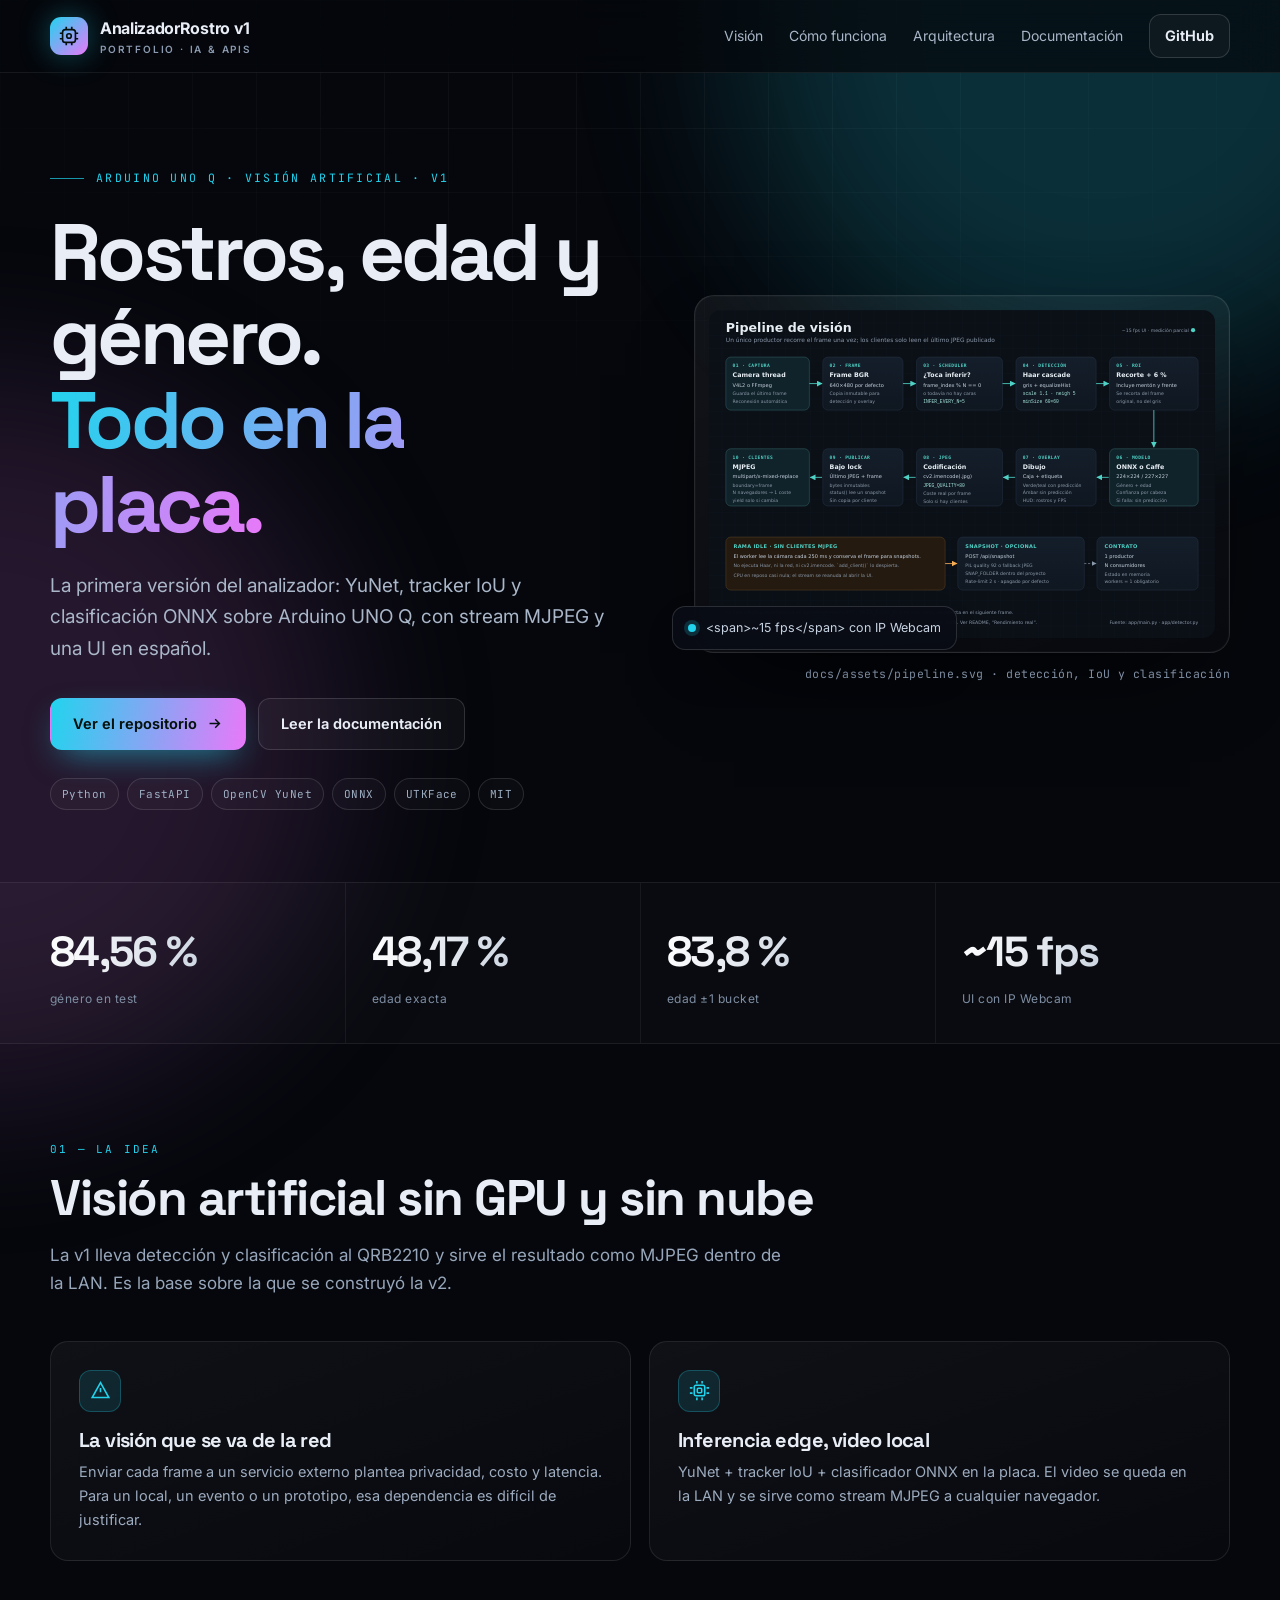
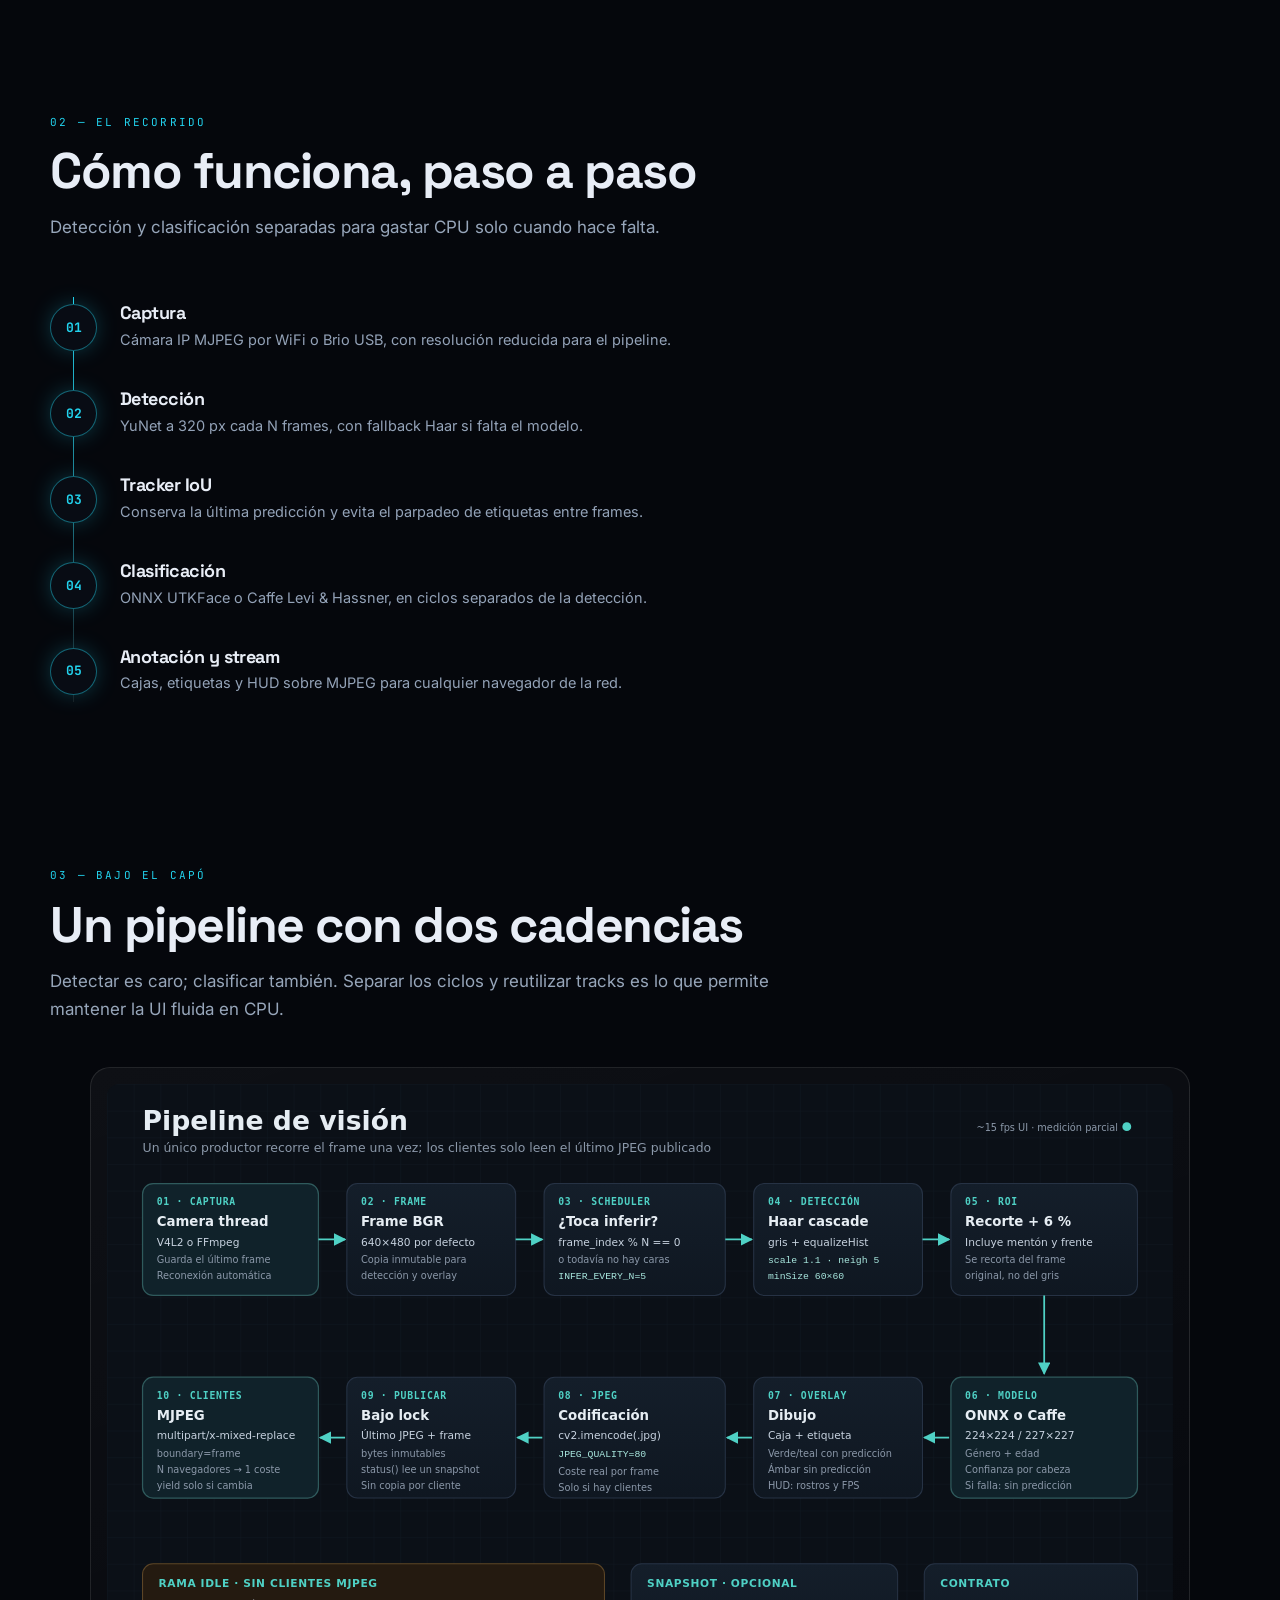
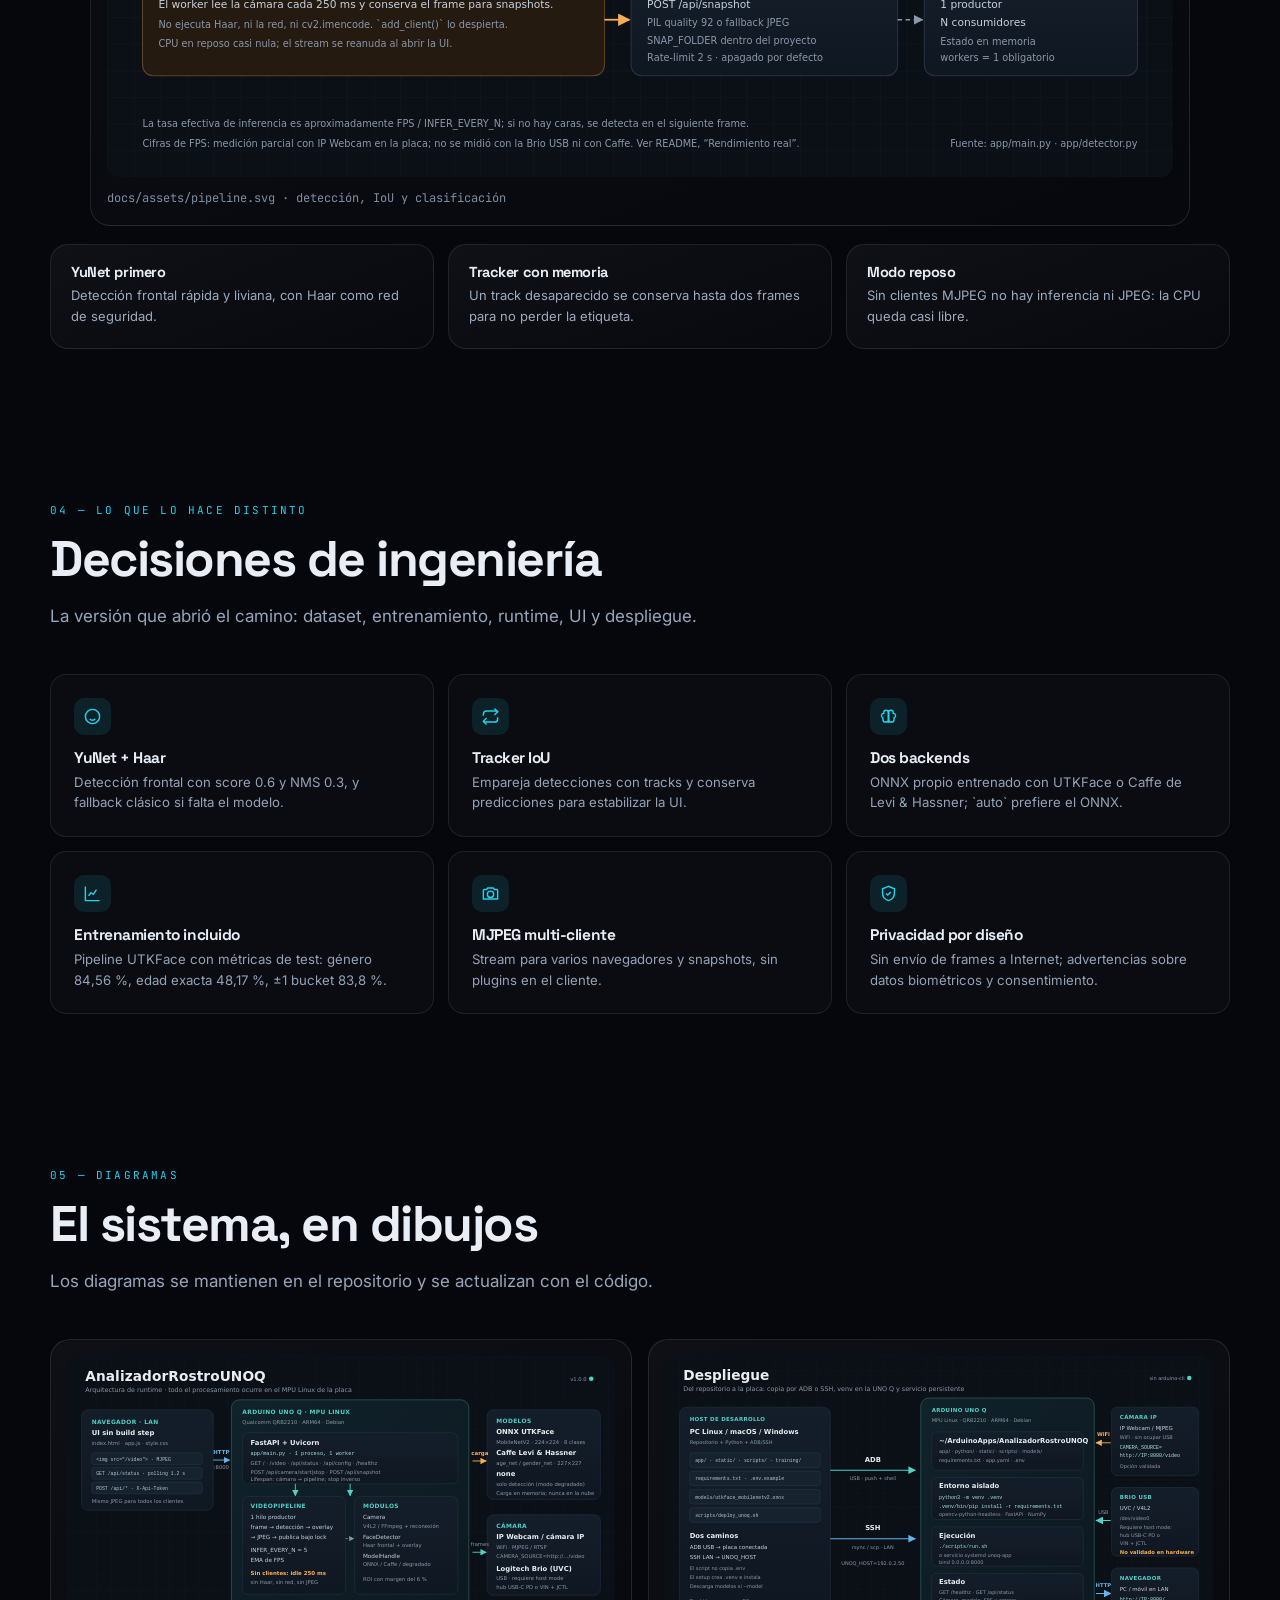
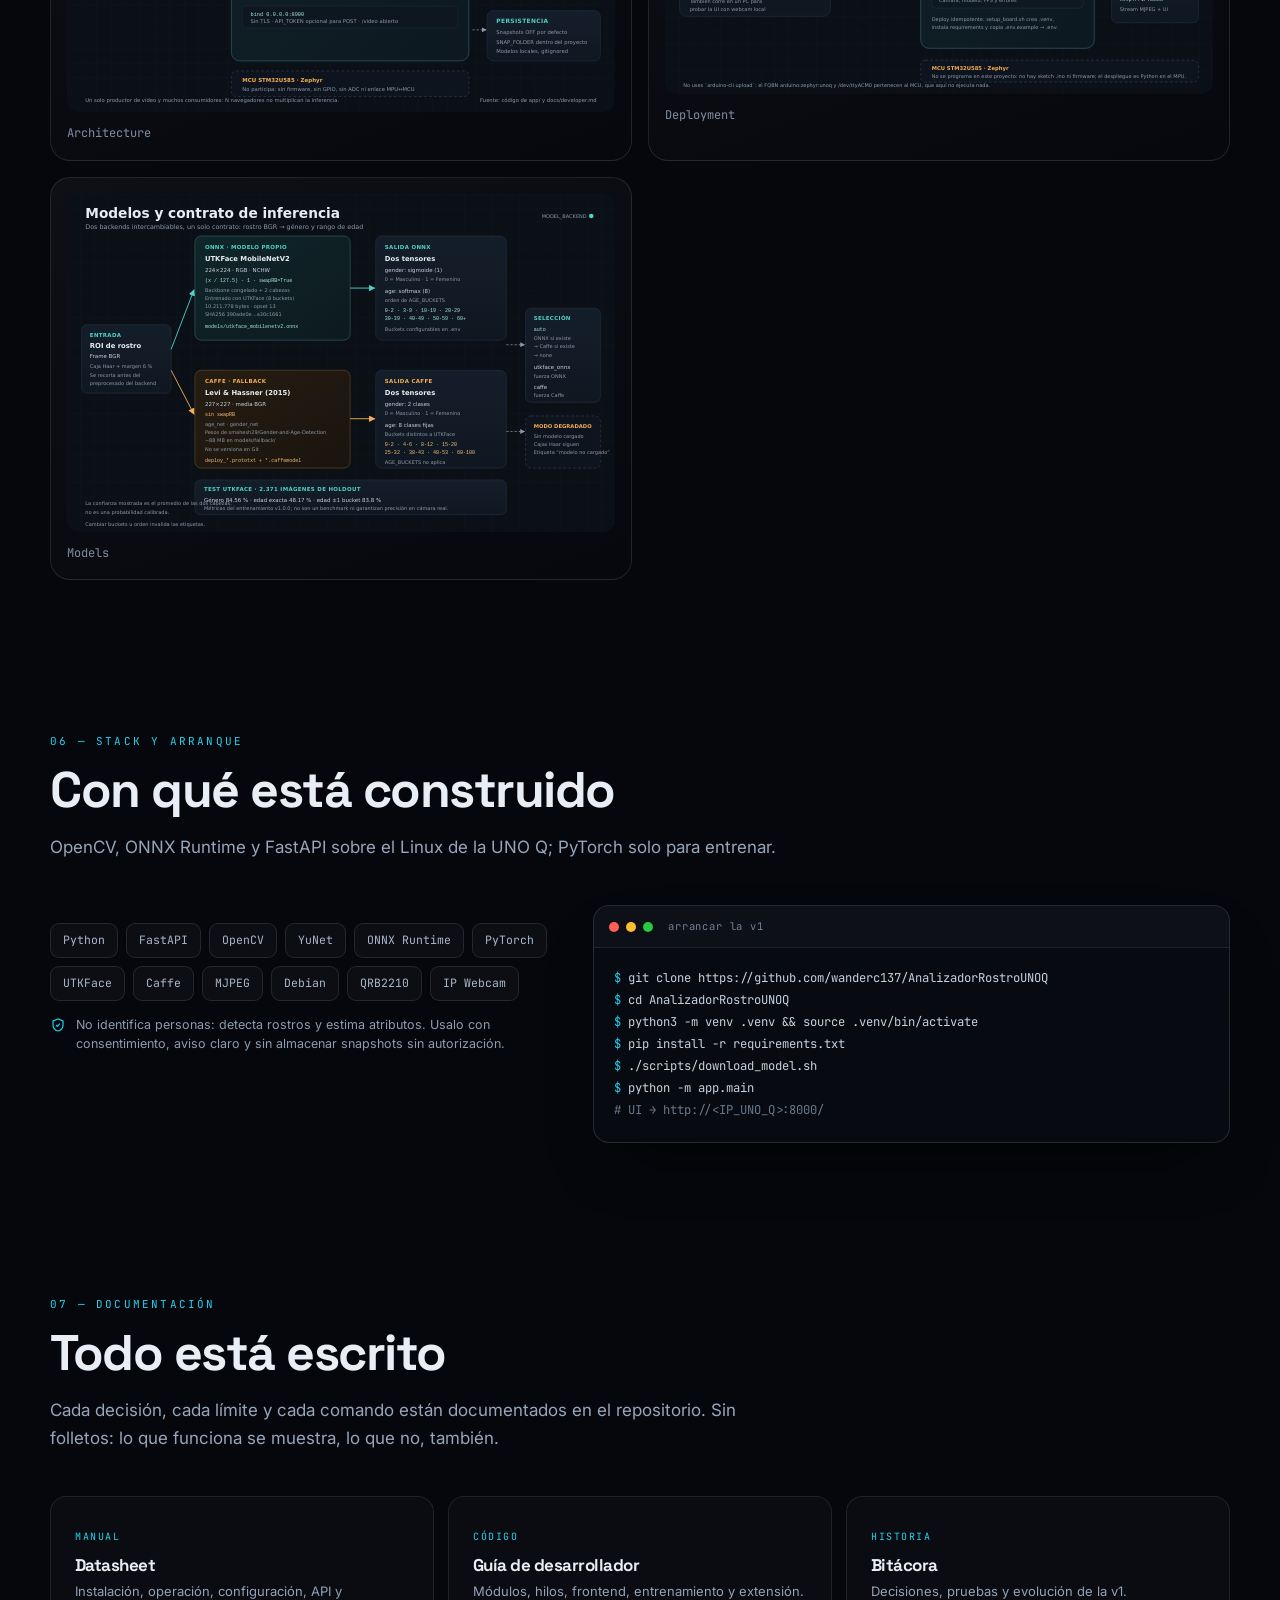
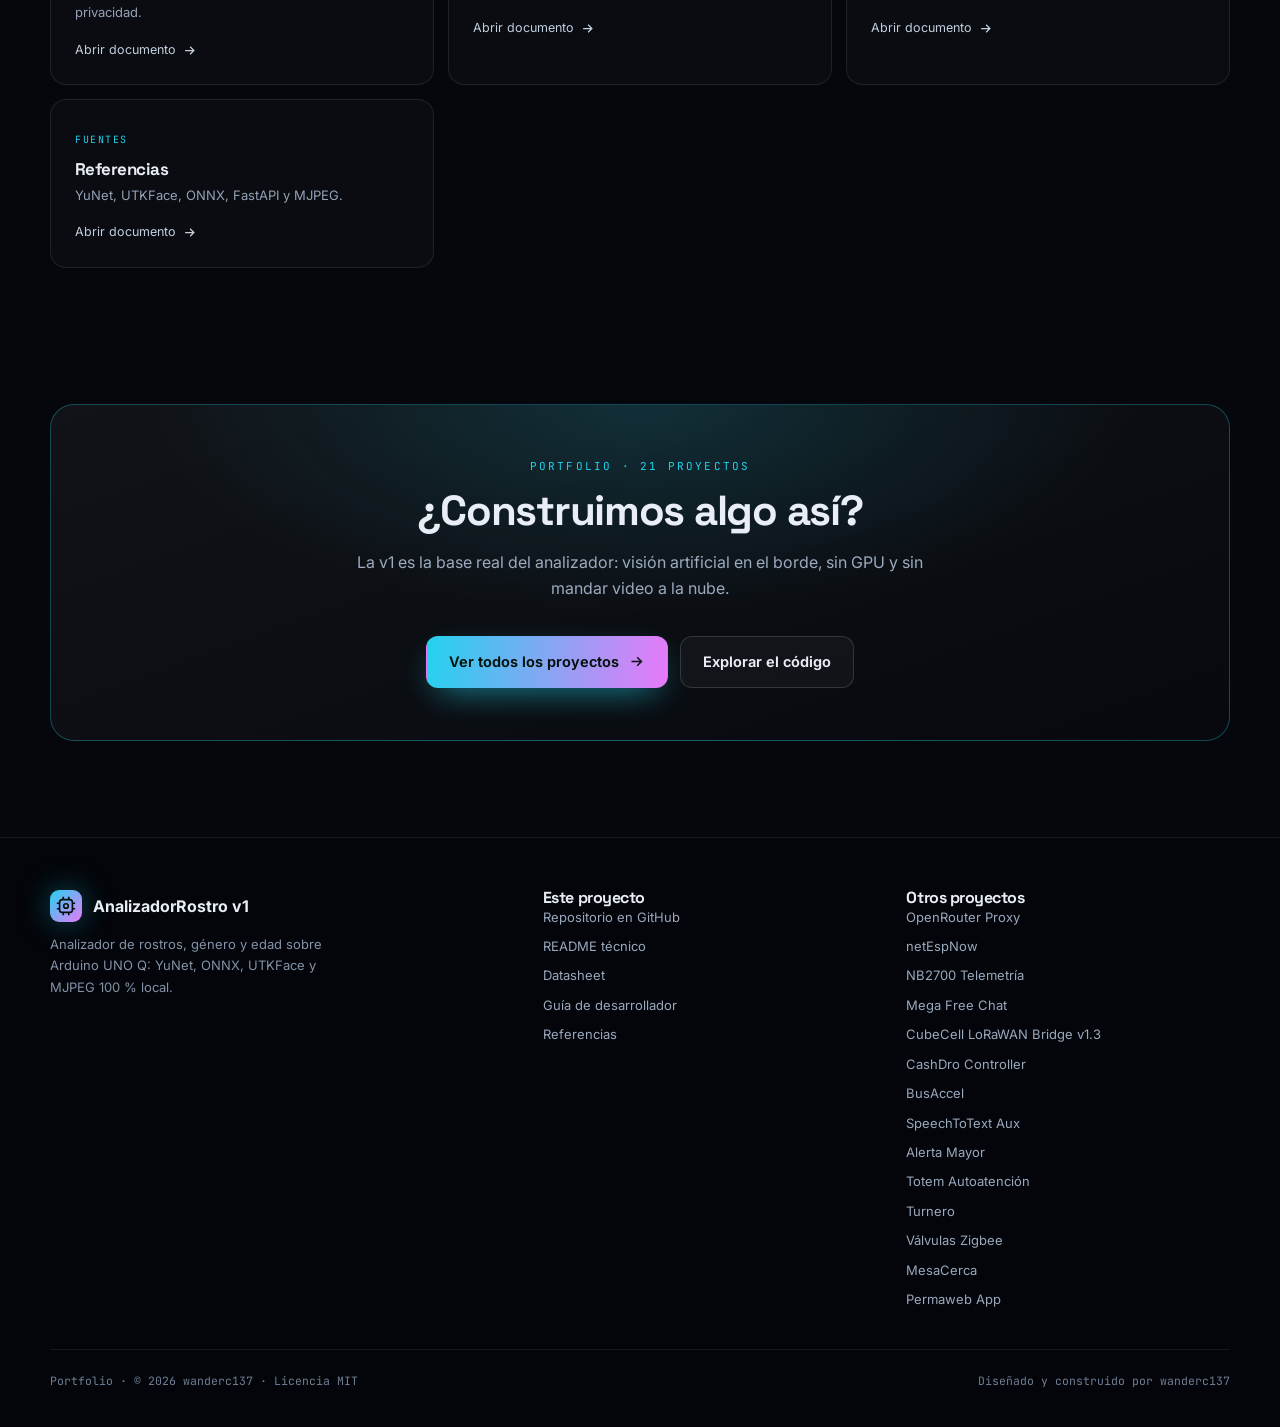
==== docs/index.html @ eb4691f1 "docs: guía completa, sitio de presentación y licencia MIT" ====
<!doctype html>
<html lang="es">
<head>
<meta charset="utf-8">
<meta name="viewport" content="width=device-width, initial-scale=1">
<title>Rostros, edad y género. Todo en la placa. · AnalizadorRostro v1</title>
<meta name="description" content="Analizador de rostros, edad y género sobre Arduino UNO Q v1: YuNet, tracker IoU, ONNX UTKFace, stream MJPEG y UI local en español.">
<meta name="author" content="wanderc137">
<meta property="og:type" content="website">
<meta property="og:title" content="Rostros, edad y género. Todo en la placa. · AnalizadorRostro v1">
<meta property="og:description" content="Analizador de rostros, edad y género sobre Arduino UNO Q v1: YuNet, tracker IoU, ONNX UTKFace, stream MJPEG y UI local en español.">
<meta property="og:url" content="https://wanderc137.github.io/AnalizadorRostroUNOQ/">
<meta property="og:image" content="https://wanderc137.github.io/AnalizadorRostroUNOQ/assets/og.png">
<meta name="twitter:card" content="summary_large_image">
<meta name="twitter:title" content="Rostros, edad y género. Todo en la placa. · AnalizadorRostro v1">
<meta name="twitter:description" content="Analizador de rostros, edad y género sobre Arduino UNO Q v1: YuNet, tracker IoU, ONNX UTKFace, stream MJPEG y UI local en español.">
<meta name="twitter:image" content="https://wanderc137.github.io/AnalizadorRostroUNOQ/assets/og.png">
<link rel="icon" href="data:image/svg+xml,<svg xmlns='http://www.w3.org/2000/svg' viewBox='0 0 100 100'><rect width='100' height='100' rx='22' fill='%2305070c'/><rect x='22' y='22' width='56' height='56' rx='12' fill='none' stroke='%2322D3EE' stroke-width='7'/><circle cx='50' cy='50' r='9' fill='%2322D3EE'/></svg>">
<link rel="preconnect" href="https://fonts.googleapis.com">
<link rel="preconnect" href="https://fonts.gstatic.com" crossorigin>
<link href="https://fonts.googleapis.com/css2?family=Inter:wght@400;500;600;700&family=JetBrains+Mono:wght@400;500;600&family=Space+Grotesk:wght@500;600;700&display=swap" rel="stylesheet">
<style>
*,*::before,*::after{box-sizing:border-box}
html{scroll-behavior:smooth;scrollbar-width:none}
::-webkit-scrollbar{width:0;height:0}
::-webkit-scrollbar-track{background:#05070c}
::-webkit-scrollbar-thumb{background:#2a3448;border-radius:999px;border:2px solid #05070c}
::-webkit-scrollbar-thumb:hover{background:#3a4a66}
body{
  margin:0;background:#05070c;color:#e8edf6;
  font-family:'Inter',system-ui,-apple-system,'Segoe UI',sans-serif;
  font-size:16px;line-height:1.65;-webkit-font-smoothing:antialiased;
  overflow-x:hidden;
}
::selection{background:var(--accent);color:#04110c}
a{color:inherit;text-decoration:none}
img{max-width:100%;display:block}
h1,h2,h3,h4{font-family:'Space Grotesk','Inter',sans-serif;line-height:1.05;letter-spacing:-.03em;margin:0}
p{margin:0}
.mono{font-family:'JetBrains Mono',ui-monospace,SFMono-Regular,Menlo,monospace}
.wrap{width:min(1180px,calc(100% - 48px));margin:0 auto}
.grid-overlay{
  position:fixed;inset:0;z-index:0;pointer-events:none;
  background-image:linear-gradient(rgba(255,255,255,.035) 1px,transparent 1px),linear-gradient(90deg,rgba(255,255,255,.035) 1px,transparent 1px);
  background-size:64px 64px;
  mask-image:radial-gradient(ellipse 80% 60% at 50% 0%,#000 30%,transparent 78%);
  -webkit-mask-image:radial-gradient(ellipse 80% 60% at 50% 0%,#000 30%,transparent 78%);
}
.glow{
  position:fixed;z-index:0;pointer-events:none;filter:blur(90px);opacity:.20;
  width:720px;height:720px;border-radius:50%;
}
.glow.one{top:-340px;right:-180px;background:var(--accent)}
.glow.two{top:380px;left:-380px;background:var(--accent2);opacity:.14}
.nav{
  position:sticky;top:0;z-index:50;
  backdrop-filter:blur(18px);-webkit-backdrop-filter:blur(18px);
  background:rgba(5,7,12,.72);border-bottom:1px solid rgba(255,255,255,.07);
}
.nav-inner{display:flex;align-items:center;justify-content:space-between;height:72px}
.brand{display:flex;align-items:center;gap:12px;font-weight:700;letter-spacing:-.02em}
.brand-mark{
  width:38px;height:38px;border-radius:11px;display:grid;place-items:center;
  background:linear-gradient(135deg,var(--accent),var(--accent2));color:#05100c;
  box-shadow:0 0 30px color-mix(in srgb,var(--accent) 35%,transparent);
}
.brand-mark svg{width:22px;height:22px;stroke:#05100c;fill:none;stroke-width:1.8}
.brand small{display:block;font-size:10px;letter-spacing:.18em;color:#8b9ab0;font-weight:600;text-transform:uppercase}
.nav-links{display:flex;align-items:center;gap:26px;font-size:14px;color:#a9b6c8}
.nav-links a:hover{color:#fff}
.btn{
  display:inline-flex;align-items:center;justify-content:center;gap:9px;
  padding:13px 22px;border-radius:12px;font-weight:650;font-size:14.5px;
  border:1px solid transparent;transition:transform .2s ease,box-shadow .2s ease,background .2s ease;
  white-space:nowrap;
}
.btn:hover{transform:translateY(-2px)}
.btn-primary{
  background:linear-gradient(100deg,var(--accent),var(--accent2));color:#04110c;
  box-shadow:0 12px 34px -12px color-mix(in srgb,var(--accent) 70%,transparent);
}
.btn-primary:hover{box-shadow:0 18px 44px -12px color-mix(in srgb,var(--accent) 80%,transparent)}
.btn-ghost{background:rgba(255,255,255,.035);border-color:rgba(255,255,255,.14);color:#e8edf6}
.btn-ghost:hover{background:rgba(255,255,255,.07)}
.btn svg{width:17px;height:17px;stroke:currentColor;fill:none;stroke-width:2}
.hero{position:relative;z-index:1;padding:96px 0 72px}
.hero-grid{display:grid;grid-template-columns:1.04fr .96fr;gap:64px;align-items:center}
.eyebrow{
  font-family:'JetBrains Mono',monospace;font-size:11.5px;letter-spacing:.2em;
  text-transform:uppercase;color:var(--accent);display:flex;align-items:center;gap:12px;margin-bottom:22px;
}
.eyebrow::before{content:"";width:34px;height:1px;background:var(--accent);opacity:.7}
h1{font-size:clamp(42px,6.4vw,80px);font-weight:700;letter-spacing:-.045em}
.grad{background:linear-gradient(100deg,var(--accent),var(--accent2));-webkit-background-clip:text;background-clip:text;color:transparent}
.lead{font-size:clamp(17px,1.5vw,19px);color:#aab7c9;margin-top:24px;max-width:60ch}
.hero-actions{display:flex;flex-wrap:wrap;gap:12px;margin-top:34px}
.hero-badges{display:flex;flex-wrap:wrap;gap:8px;margin-top:28px}
.badge{
  font-family:'JetBrains Mono',monospace;font-size:11px;letter-spacing:.04em;
  padding:6px 11px;border-radius:999px;border:1px solid rgba(255,255,255,.12);
  color:#9fb0c4;background:rgba(255,255,255,.025);
}
.hero-visual{position:relative}
.visual-frame{
  border:1px solid rgba(255,255,255,.11);border-radius:20px;overflow:hidden;
  background:linear-gradient(160deg,rgba(255,255,255,.055),rgba(255,255,255,.012));
  box-shadow:0 40px 90px -40px rgba(0,0,0,.9),0 0 0 1px rgba(255,255,255,.02) inset;
  padding:14px;
}
.visual-frame img{border-radius:12px;width:100%}
.visual-caption{font-size:11.5px;color:#7f8ea3;margin-top:12px;text-align:right;font-family:'JetBrains Mono',monospace;letter-spacing:.04em}
.float-chip{
  position:absolute;left:-22px;bottom:34px;display:flex;align-items:center;gap:10px;
  background:rgba(9,13,21,.92);border:1px solid rgba(255,255,255,.14);border-radius:13px;
  padding:11px 15px;font-size:12.5px;color:#c7d3e2;backdrop-filter:blur(10px);
  box-shadow:0 20px 50px -20px #000;
}
.float-chip b{color:var(--accent);font-family:'Space Grotesk',sans-serif;font-size:16px}
.live-dot{width:8px;height:8px;border-radius:50%;background:var(--accent);box-shadow:0 0 0 4px color-mix(in srgb,var(--accent) 18%,transparent);animation:pulse 2.4s infinite}
@keyframes pulse{0%,100%{opacity:1}50%{opacity:.35}}
/* vending kiosk */
.kiosk{
  border:1px solid rgba(255,255,255,.13);border-radius:22px;padding:18px;
  background:linear-gradient(165deg,#0b1019,#070a11 60%,#0a0f18);
  box-shadow:0 45px 100px -45px #000,0 0 0 1px rgba(255,255,255,.02) inset;
}
.kiosk-head{display:flex;align-items:center;gap:9px;font-family:'JetBrains Mono',monospace;font-size:10.5px;letter-spacing:.12em;color:#8494a9;padding:2px 4px 14px;border-bottom:1px solid rgba(255,255,255,.07)}
.kiosk-head .timer{margin-left:auto;color:var(--accent)}
.kiosk-grid{display:grid;grid-template-columns:1fr 1fr;gap:10px;padding:14px 0}
.prod{background:rgba(255,255,255,.035);border:1px solid rgba(255,255,255,.075);border-radius:13px;padding:12px;display:flex;align-items:center;gap:11px}
.prod img{width:44px;height:44px;object-fit:contain;filter:drop-shadow(0 6px 10px rgba(0,0,0,.5))}
.prod span{font-size:11.5px;color:#c3cfdd;display:block;line-height:1.25}
.prod b{font-family:'JetBrains Mono',monospace;font-size:11px;color:var(--accent)}
.kiosk-pay{display:flex;align-items:center;gap:12px;border:1px solid color-mix(in srgb,var(--accent) 30%,transparent);background:color-mix(in srgb,var(--accent) 7%,transparent);border-radius:13px;padding:12px 14px}
.kiosk-pay .sol{width:38px;height:38px;border-radius:10px;display:grid;place-items:center;background:linear-gradient(135deg,var(--accent),var(--accent2));color:#04110c;font-size:23px;font-weight:800}
.kiosk-pay small{display:block;font-family:'JetBrains Mono',monospace;font-size:9.5px;letter-spacing:.1em;color:#8ea0b5}
.kiosk-pay strong{font-size:15px}
.kiosk-pay .pill{margin-left:auto;font-family:'JetBrains Mono',monospace;font-size:10px;letter-spacing:.12em;background:var(--accent);color:#04110c;padding:7px 11px;border-radius:8px;font-weight:700}
.stats{position:relative;z-index:1;border-top:1px solid rgba(255,255,255,.07);border-bottom:1px solid rgba(255,255,255,.07);background:rgba(255,255,255,.018)}
.stats-grid{display:grid;grid-template-columns:repeat(4,1fr);gap:0}
.stat{padding:34px 26px;border-left:1px solid rgba(255,255,255,.06)}
.stat:first-child{border-left:0;padding-left:0}
.stat-value{font-family:'Space Grotesk',sans-serif;font-size:clamp(28px,3.4vw,42px);font-weight:700;letter-spacing:-.04em;background:linear-gradient(100deg,#fff,#a9b8cc);-webkit-background-clip:text;background-clip:text;color:transparent}
.stat-label{font-size:12px;color:#7f8ea3;letter-spacing:.04em;margin-top:3px}
.section{position:relative;z-index:1;padding:96px 0}
.section.tight{padding-top:56px}
.section-head{max-width:780px;margin-bottom:44px}
.kicker{font-family:'JetBrains Mono',monospace;font-size:11px;letter-spacing:.2em;text-transform:uppercase;color:var(--accent);margin-bottom:14px}
h2{font-size:clamp(30px,4.1vw,50px);font-weight:700}
.section-sub{color:#97a6ba;font-size:17px;margin-top:16px;max-width:68ch}
.split{display:grid;grid-template-columns:1fr 1fr;gap:18px}
.card{
  border:1px solid rgba(255,255,255,.09);border-radius:18px;padding:28px;
  background:linear-gradient(160deg,rgba(255,255,255,.045),rgba(255,255,255,.012));
}
.card .icon{width:42px;height:42px;border-radius:12px;display:grid;place-items:center;background:color-mix(in srgb,var(--accent) 12%,transparent);border:1px solid color-mix(in srgb,var(--accent) 25%,transparent);margin-bottom:18px}
.card .icon svg{width:21px;height:21px;stroke:var(--accent);fill:none;stroke-width:1.8}
.card h3{font-size:20px;margin-bottom:9px}
.card p{color:#9dabbf;font-size:14.5px}
.timeline{position:relative;margin-top:10px}
.timeline::before{content:"";position:absolute;left:23px;top:12px;bottom:12px;width:1px;background:linear-gradient(var(--accent),rgba(255,255,255,.08))}
.step{display:grid;grid-template-columns:48px 1fr;gap:22px;padding:19px 0;align-items:start}
.step-num{
  width:47px;height:47px;border-radius:50%;display:grid;place-items:center;
  border:1px solid color-mix(in srgb,var(--accent) 45%,transparent);
  background:#080c14;color:var(--accent);font-family:'JetBrains Mono',monospace;font-size:13px;font-weight:700;
  position:relative;z-index:1;box-shadow:0 0 26px -6px color-mix(in srgb,var(--accent) 45%,transparent);
}
.step-body h3{font-size:18px;margin-bottom:5px}
.step-body p{color:#93a2b7;font-size:14.5px;max-width:78ch}
.figure{
  border:1px solid rgba(255,255,255,.1);border-radius:20px;padding:16px;
  background:linear-gradient(160deg,rgba(255,255,255,.04),rgba(255,255,255,.008));
}
.figure img{width:100%;border-radius:12px}
.figure figcaption{font-size:12px;color:#7f8ea3;margin-top:12px;font-family:'JetBrains Mono',monospace}
.arch-points{display:grid;grid-template-columns:repeat(3,1fr);gap:14px;margin-top:18px}
.arch-points .card{padding:20px}
.arch-points .card h4{font-size:14.5px;margin-bottom:5px}
.arch-points .card p{font-size:13px}
.features{display:grid;grid-template-columns:repeat(3,1fr);gap:14px}
.feature{border:1px solid rgba(255,255,255,.085);border-radius:16px;padding:23px;background:rgba(255,255,255,.022);transition:border-color .2s,background .2s,transform .2s}
.feature:hover{border-color:color-mix(in srgb,var(--accent) 38%,transparent);background:rgba(255,255,255,.038);transform:translateY(-3px)}
.feature .icon{width:37px;height:37px;border-radius:10px;display:grid;place-items:center;background:color-mix(in srgb,var(--accent) 10%,transparent);margin-bottom:15px}
.feature .icon svg{width:19px;height:19px;stroke:var(--accent);fill:none;stroke-width:1.8}
.feature h3{font-size:15.5px;margin-bottom:6px}
.feature p{font-size:13.2px;color:#94a3b8;line-height:1.55}
.stack-grid{display:grid;grid-template-columns:.9fr 1.1fr;gap:22px;align-items:start}
.chips{display:flex;flex-wrap:wrap;gap:8px;margin-top:18px}
.chip{font-family:'JetBrains Mono',monospace;font-size:11.5px;padding:7px 12px;border-radius:9px;border:1px solid rgba(255,255,255,.1);background:rgba(255,255,255,.03);color:#aab8ca}
.terminal{border:1px solid rgba(255,255,255,.13);border-radius:16px;overflow:hidden;background:#070a10;box-shadow:0 30px 70px -35px #000}
.terminal-bar{display:flex;align-items:center;gap:7px;padding:12px 15px;border-bottom:1px solid rgba(255,255,255,.08);background:rgba(255,255,255,.025)}
.terminal-bar i{width:10px;height:10px;border-radius:50%;background:#ff5f57;display:block}
.terminal-bar i:nth-child(2){background:#febc2e}
.terminal-bar i:nth-child(3){background:#28c840}
.terminal-bar span{margin-left:8px;font-family:'JetBrains Mono',monospace;font-size:10.5px;color:#718197;letter-spacing:.08em}
.terminal pre{margin:0;padding:20px;overflow:auto;font-family:'JetBrains Mono',monospace;font-size:12.2px;line-height:1.8;color:#c6d2e0}
.terminal .p{color:var(--accent)}
.terminal .c{color:#68788d}
.note{display:flex;gap:10px;align-items:flex-start;margin-top:14px;font-size:12.5px;color:#8d9cb0;line-height:1.55}
.note svg{width:16px;height:16px;stroke:var(--accent);fill:none;stroke-width:1.8;flex:0 0 auto;margin-top:2px}
.docs-grid{display:grid;grid-template-columns:repeat(3,1fr);gap:14px}
.doc-card{display:block;border:1px solid rgba(255,255,255,.09);border-radius:16px;padding:24px;background:rgba(255,255,255,.022);transition:border-color .2s,transform .2s,background .2s}
.doc-card:hover{border-color:color-mix(in srgb,var(--accent) 40%,transparent);transform:translateY(-3px);background:rgba(255,255,255,.04)}
.doc-card .tag{font-family:'JetBrains Mono',monospace;font-size:10px;letter-spacing:.15em;color:var(--accent);text-transform:uppercase}
.doc-card h3{font-size:17px;margin:10px 0 6px}
.doc-card p{font-size:13px;color:#93a2b7}
.doc-card .arrow{display:flex;align-items:center;gap:6px;margin-top:16px;font-size:12.5px;color:#c2cfdf}
.doc-card .arrow svg{width:15px;height:15px;stroke:currentColor;fill:none;stroke-width:2;transition:transform .2s}
.doc-card:hover .arrow svg{transform:translateX(4px)}
.gallery{display:grid;grid-template-columns:1fr 1fr;gap:16px}
.gallery .figure{margin:0}
.cta{position:relative;z-index:1;padding:40px 0 96px}
.cta-card{
  border-radius:24px;padding:52px;text-align:center;position:relative;overflow:hidden;
  border:1px solid color-mix(in srgb,var(--accent) 30%,transparent);
  background:
    radial-gradient(700px 300px at 50% 0%,color-mix(in srgb,var(--accent) 16%,transparent),transparent 70%),
    linear-gradient(160deg,rgba(255,255,255,.05),rgba(255,255,255,.012));
}
.cta-card h2{font-size:clamp(28px,3.7vw,42px)}
.cta-card p{color:#9dabbf;max-width:62ch;margin:16px auto 0}
.cta-card .hero-actions{justify-content:center}
footer{position:relative;z-index:1;border-top:1px solid rgba(255,255,255,.08);padding:52px 0 36px;background:rgba(4,6,10,.6)}
.foot-grid{display:grid;grid-template-columns:1.4fr 1fr 1fr;gap:40px}
.foot-brand{display:flex;align-items:center;gap:11px;font-weight:700;margin-bottom:12px}
.foot-brand .brand-mark{width:32px;height:32px;border-radius:9px}
.foot-p{font-size:13px;color:#8493a7;max-width:38ch}
.foot h4{font-family:'JetBrains Mono',monospace;font-size:10.5px;letter-spacing:.16em;text-transform:uppercase;color:#718197;margin-bottom:13px;font-weight:500}
.foot-links{display:flex;flex-direction:column;gap:8px;font-size:13px;color:#9aa9bc}
.foot-links a:hover{color:#fff}
.foot-bottom{display:flex;justify-content:space-between;gap:20px;flex-wrap:wrap;border-top:1px solid rgba(255,255,255,.07);margin-top:38px;padding-top:22px;font-size:11.5px;color:#6f7f93;font-family:'JetBrains Mono',monospace}
.reveal{opacity:1;transform:none;transition:opacity .7s ease,transform .7s ease}
.reveal.in{opacity:1;transform:none}
@media (prefers-reduced-motion:reduce){.reveal{opacity:1;transform:none;transition:none}.live-dot{animation:none}html{scroll-behavior:auto}}
@media (max-width:980px){
  .hero-grid,.split,.stack-grid,.gallery{grid-template-columns:1fr}
  .hero{padding-top:64px}
  .hero-visual{order:-1}
  .features{grid-template-columns:1fr 1fr}
  .arch-points{grid-template-columns:1fr}
  .stats-grid{grid-template-columns:1fr 1fr}
  .stat:nth-child(3){border-left:0;padding-left:0}
  .stat{border-top:1px solid rgba(255,255,255,.06)}
  .stat:nth-child(-n+2){border-top:0}
  .docs-grid{grid-template-columns:1fr}
  .foot-grid{grid-template-columns:1fr 1fr}
  .nav-links{display:none}
}
@media (max-width:620px){
  .wrap{width:calc(100% - 32px)}
  .features{grid-template-columns:1fr}
  .stats-grid{grid-template-columns:1fr 1fr}
  .stat{padding:24px 16px}
  .cta-card{padding:34px 22px}
  .float-chip{left:8px;bottom:16px}
  .foot-grid{grid-template-columns:1fr}
  .section{padding:72px 0}
}
</style>
</head>
<body style="--accent:#22D3EE;--accent2:#E879F9">
<div class="grid-overlay"></div>
<div class="glow one"></div>
<div class="glow two"></div>

<header class="nav">
  <div class="wrap nav-inner">
    <a class="brand" href="#top">
      <span class="brand-mark"><svg viewBox="0 0 24 24"><rect x="5" y="5" width="14" height="14" rx="3"/><path d="M9 2v3M15 2v3M9 19v3M15 19v3M2 9h3M2 15h3M19 9h3M19 15h3"/><circle cx="12" cy="12" r="2.5"/></svg></span>
      <span>AnalizadorRostro v1<small>Portfolio · IA &amp; APIs</small></span>
    </a>
    <nav class="nav-links" aria-label="Navegación">
      <a href="#problema">Visión</a>
      <a href="#como">Cómo funciona</a>
      <a href="#arquitectura">Arquitectura</a>
      <a href="#docs">Documentación</a>
      <a class="btn btn-ghost" style="padding:9px 15px" href="https://github.com/wanderc137/AnalizadorRostroUNOQ" target="_blank" rel="noopener">GitHub</a>
    </nav>
  </div>
</header>

<main id="top">
<section class="hero">
  <div class="wrap hero-grid">
    <div class="hero-copy">
      <div class="eyebrow">ARDUINO UNO Q · VISIÓN ARTIFICIAL · V1</div>
      <h1>Rostros, edad y género.<br><span class='grad'>Todo en la placa.</span></h1>
      <p class="lead">La primera versión del analizador: YuNet, tracker IoU y clasificación ONNX sobre Arduino UNO Q, con stream MJPEG y una UI en español.</p>
      <div class="hero-actions">
        <a class="btn btn-primary" href="https://github.com/wanderc137/AnalizadorRostroUNOQ" target="_blank" rel="noopener">Ver el repositorio <svg viewBox="0 0 24 24"><path d="M5 12h14M13 6l6 6-6 6"/></svg></a>
        <a class="btn btn-ghost" href="https://github.com/wanderc137/AnalizadorRostroUNOQ#readme" target="_blank" rel="noopener">Leer la documentación</a>
      </div>
      <div class="hero-badges"><span class="badge">Python</span><span class="badge">FastAPI</span><span class="badge">OpenCV YuNet</span><span class="badge">ONNX</span><span class="badge">UTKFace</span><span class="badge">MIT</span></div>
    </div>
    <div class="hero-visual">
      <div class="visual-frame"><img src="assets/pipeline.svg" alt="Pipeline de detección, tracker y clasificación"></div>
      <div class="visual-caption">docs/assets/pipeline.svg · detección, IoU y clasificación</div>
      <div class="float-chip"><span class="live-dot"></span>&lt;span&gt;~15 fps&lt;/span&gt; con IP Webcam</div>
    </div>
  </div>
</section>

<section class="stats"><div class="wrap stats-grid"><div class="stat"><div class="stat-value">84,56 %</div><div class="stat-label">género en test</div></div><div class="stat"><div class="stat-value">48,17 %</div><div class="stat-label">edad exacta</div></div><div class="stat"><div class="stat-value">83,8 %</div><div class="stat-label">edad ±1 bucket</div></div><div class="stat"><div class="stat-value">~15 fps</div><div class="stat-label">UI con IP Webcam</div></div></div></section>

<section class="section" id="problema">
  <div class="wrap">
    <div class="section-head reveal">
      <div class="kicker">01 — La idea</div>
      <h2>Visión artificial sin GPU y sin nube</h2>
      <p class="section-sub">La v1 lleva detección y clasificación al QRB2210 y sirve el resultado como MJPEG dentro de la LAN. Es la base sobre la que se construyó la v2.</p>
    </div>
    <div class="split">
      <div class="card reveal"><div class="icon"><svg viewBox="0 0 24 24" aria-hidden="true"><path d="M12 3 2.5 20h19L12 3Z"/><path d="M12 9v5M12 17v.01"/></svg></div><h3>La visión que se va de la red</h3><p>Enviar cada frame a un servicio externo plantea privacidad, costo y latencia. Para un local, un evento o un prototipo, esa dependencia es difícil de justificar.</p></div>
      <div class="card reveal"><div class="icon"><svg viewBox="0 0 24 24" aria-hidden="true"><rect x="6" y="6" width="12" height="12" rx="2"/><path d="M9 1v3M15 1v3M9 20v3M15 20v3M1 9h3M1 15h3M20 9h3M20 15h3"/><rect x="9.5" y="9.5" width="5" height="5" rx="1"/></svg></div><h3>Inferencia edge, video local</h3><p>YuNet + tracker IoU + clasificador ONNX en la placa. El video se queda en la LAN y se sirve como stream MJPEG a cualquier navegador.</p></div>
    </div>
  </div>
</section>

<section class="section tight" id="como">
  <div class="wrap">
    <div class="section-head reveal">
      <div class="kicker">02 — El recorrido</div>
      <h2>Cómo funciona, paso a paso</h2>
      <p class="section-sub">Detección y clasificación separadas para gastar CPU solo cuando hace falta.</p>
    </div>
    <div class="timeline reveal"><div class="step"><div class="step-num">01</div><div class="step-body"><h3>Captura</h3><p>Cámara IP MJPEG por WiFi o Brio USB, con resolución reducida para el pipeline.</p></div></div><div class="step"><div class="step-num">02</div><div class="step-body"><h3>Detección</h3><p>YuNet a 320 px cada N frames, con fallback Haar si falta el modelo.</p></div></div><div class="step"><div class="step-num">03</div><div class="step-body"><h3>Tracker IoU</h3><p>Conserva la última predicción y evita el parpadeo de etiquetas entre frames.</p></div></div><div class="step"><div class="step-num">04</div><div class="step-body"><h3>Clasificación</h3><p>ONNX UTKFace o Caffe Levi & Hassner, en ciclos separados de la detección.</p></div></div><div class="step"><div class="step-num">05</div><div class="step-body"><h3>Anotación y stream</h3><p>Cajas, etiquetas y HUD sobre MJPEG para cualquier navegador de la red.</p></div></div></div>
  </div>
</section>

<section class="section tight" id="arquitectura">
  <div class="wrap">
    <div class="section-head reveal">
      <div class="kicker">03 — Bajo el capó</div>
      <h2>Un pipeline con dos cadencias</h2>
      <p class="section-sub">Detectar es caro; clasificar también. Separar los ciclos y reutilizar tracks es lo que permite mantener la UI fluida en CPU.</p>
    </div>
    <figure class="figure reveal"><img src="assets/pipeline.svg" alt="Pipeline de detección, tracker y clasificación" loading="lazy"><figcaption>docs/assets/pipeline.svg · detección, IoU y clasificación</figcaption></figure>
    <div class="arch-points reveal"><div class="card"><h4>YuNet primero</h4><p>Detección frontal rápida y liviana, con Haar como red de seguridad.</p></div><div class="card"><h4>Tracker con memoria</h4><p>Un track desaparecido se conserva hasta dos frames para no perder la etiqueta.</p></div><div class="card"><h4>Modo reposo</h4><p>Sin clientes MJPEG no hay inferencia ni JPEG: la CPU queda casi libre.</p></div></div>
  </div>
</section>

<section class="section tight">
  <div class="wrap">
    <div class="section-head reveal">
      <div class="kicker">04 — Lo que lo hace distinto</div>
      <h2>Decisiones de ingeniería</h2>
      <p class="section-sub">La versión que abrió el camino: dataset, entrenamiento, runtime, UI y despliegue.</p>
    </div>
    <div class="features reveal"><div class="feature"><div class="icon"><svg viewBox="0 0 24 24" aria-hidden="true"><circle cx="12" cy="12" r="9"/><path d="M9 10h.01M15 10h.01M8.5 15a4.5 4.5 0 0 0 7 0"/></svg></div><h3>YuNet + Haar</h3><p>Detección frontal con score 0.6 y NMS 0.3, y fallback clásico si falta el modelo.</p></div><div class="feature"><div class="icon"><svg viewBox="0 0 24 24" aria-hidden="true"><path d="M17 2l4 4-4 4"/><path d="M3 11V9a4 4 0 0 1 4-4h14"/><path d="M7 22l-4-4 4-4"/><path d="M21 13v2a4 4 0 0 1-4 4H3"/></svg></div><h3>Tracker IoU</h3><p>Empareja detecciones con tracks y conserva predicciones para estabilizar la UI.</p></div><div class="feature"><div class="icon"><svg viewBox="0 0 24 24" aria-hidden="true"><path d="M9 4a3 3 0 0 0-3 3v1a3 3 0 0 0-1 5.8V16a3 3 0 0 0 3 3h1a3 3 0 0 0 3-3V7a3 3 0 0 0-3-3Z"/><path d="M15 4a3 3 0 0 1 3 3v1a3 3 0 0 1 1 5.8V16a3 3 0 0 1-3 3h-1a3 3 0 0 1-3-3V7a3 3 0 0 1 3-3Z"/><path d="M12 4v16"/></svg></div><h3>Dos backends</h3><p>ONNX propio entrenado con UTKFace o Caffe de Levi & Hassner; `auto` prefiere el ONNX.</p></div><div class="feature"><div class="icon"><svg viewBox="0 0 24 24" aria-hidden="true"><path d="M3 3v18h18"/><path d="m7 15 3-4 3 2 4-6"/></svg></div><h3>Entrenamiento incluido</h3><p>Pipeline UTKFace con métricas de test: género 84,56 %, edad exacta 48,17 %, ±1 bucket 83,8 %.</p></div><div class="feature"><div class="icon"><svg viewBox="0 0 24 24" aria-hidden="true"><path d="M4 7h3l1.5-2h7L17 7h3a1 1 0 0 1 1 1v11H3V8a1 1 0 0 1 1-1Z"/><circle cx="12" cy="13" r="4"/></svg></div><h3>MJPEG multi-cliente</h3><p>Stream para varios navegadores y snapshots, sin plugins en el cliente.</p></div><div class="feature"><div class="icon"><svg viewBox="0 0 24 24" aria-hidden="true"><path d="M12 3 4.5 6v5.5c0 4.6 3.2 8.4 7.5 9.5 4.3-1.1 7.5-4.9 7.5-9.5V6L12 3Z"/><path d="m9 12 2 2 4-4"/></svg></div><h3>Privacidad por diseño</h3><p>Sin envío de frames a Internet; advertencias sobre datos biométricos y consentimiento.</p></div></div>
  </div>
</section>

<section class="section tight"><div class="wrap"><div class="section-head reveal"><div class="kicker">05 — Diagramas</div><h2>El sistema, en dibujos</h2><p class="section-sub">Los diagramas se mantienen en el repositorio y se actualizan con el código.</p></div><div class="gallery"><figure class="figure"><img src="assets/architecture.svg" alt="AnalizadorRostro v1 — architecture" loading="lazy"><figcaption>Architecture</figcaption></figure><figure class="figure"><img src="assets/deployment.svg" alt="AnalizadorRostro v1 — deployment" loading="lazy"><figcaption>Deployment</figcaption></figure><figure class="figure"><img src="assets/models.svg" alt="AnalizadorRostro v1 — models" loading="lazy"><figcaption>Models</figcaption></figure></div></div></section>

<section class="section tight">
  <div class="wrap">
    <div class="section-head reveal">
      <div class="kicker">06 — Stack y arranque</div>
      <h2>Con qué está construido</h2>
      <p class="section-sub">OpenCV, ONNX Runtime y FastAPI sobre el Linux de la UNO Q; PyTorch solo para entrenar.</p>
    </div>
    <div class="stack-grid">
      <div class="reveal">
        <div class="chips"><span class="chip">Python</span><span class="chip">FastAPI</span><span class="chip">OpenCV</span><span class="chip">YuNet</span><span class="chip">ONNX Runtime</span><span class="chip">PyTorch</span><span class="chip">UTKFace</span><span class="chip">Caffe</span><span class="chip">MJPEG</span><span class="chip">Debian</span><span class="chip">QRB2210</span><span class="chip">IP Webcam</span></div>
        <div class="note"><svg viewBox="0 0 24 24" aria-hidden="true"><path d="M12 3 4.5 6v5.5c0 4.6 3.2 8.4 7.5 9.5 4.3-1.1 7.5-4.9 7.5-9.5V6L12 3Z"/><path d="m9 12 2 2 4-4"/></svg><span>No identifica personas: detecta rostros y estima atributos. Usalo con consentimiento, aviso claro y sin almacenar snapshots sin autorización.</span></div>
      </div>
      <div class="terminal reveal">
        <div class="terminal-bar"><i></i><i></i><i></i><span>arrancar la v1</span></div>
        <pre><span class="p">$</span> git clone https://github.com/wanderc137/AnalizadorRostroUNOQ
<span class="p">$</span> cd AnalizadorRostroUNOQ
<span class="p">$</span> python3 -m venv .venv && source .venv/bin/activate
<span class="p">$</span> pip install -r requirements.txt
<span class="p">$</span> ./scripts/download_model.sh
<span class="p">$</span> python -m app.main
<span class="c"># UI → http://&lt;IP_UNO_Q&gt;:8000/</span></pre>
      </div>
    </div>
  </div>
</section>

<section class="section tight" id="docs">
  <div class="wrap">
    <div class="section-head reveal">
      <div class="kicker">07 — Documentación</div>
      <h2>Todo está escrito</h2>
      <p class="section-sub">Cada decisión, cada límite y cada comando están documentados en el repositorio. Sin folletos: lo que funciona se muestra, lo que no, también.</p>
    </div>
    <div class="docs-grid reveal"><a class="doc-card" href="https://github.com/wanderc137/AnalizadorRostroUNOQ/blob/main/docs/datasheet.md" target="_blank" rel="noopener"><span class="tag">Manual</span><h3>Datasheet</h3><p>Instalación, operación, configuración, API y privacidad.</p><span class="arrow">Abrir documento <svg viewBox="0 0 24 24"><path d="M5 12h14M13 6l6 6-6 6"/></svg></span></a><a class="doc-card" href="https://github.com/wanderc137/AnalizadorRostroUNOQ/blob/main/docs/developer.md" target="_blank" rel="noopener"><span class="tag">Código</span><h3>Guía de desarrollador</h3><p>Módulos, hilos, frontend, entrenamiento y extensión.</p><span class="arrow">Abrir documento <svg viewBox="0 0 24 24"><path d="M5 12h14M13 6l6 6-6 6"/></svg></span></a><a class="doc-card" href="https://github.com/wanderc137/AnalizadorRostroUNOQ/blob/main/docs/BITACORA.md" target="_blank" rel="noopener"><span class="tag">Historia</span><h3>Bitácora</h3><p>Decisiones, pruebas y evolución de la v1.</p><span class="arrow">Abrir documento <svg viewBox="0 0 24 24"><path d="M5 12h14M13 6l6 6-6 6"/></svg></span></a><a class="doc-card" href="https://github.com/wanderc137/AnalizadorRostroUNOQ/blob/main/docs/REFERENCES.md" target="_blank" rel="noopener"><span class="tag">Fuentes</span><h3>Referencias</h3><p>YuNet, UTKFace, ONNX, FastAPI y MJPEG.</p><span class="arrow">Abrir documento <svg viewBox="0 0 24 24"><path d="M5 12h14M13 6l6 6-6 6"/></svg></span></a></div>
  </div>
</section>

<section class="cta">
  <div class="wrap">
    <div class="cta-card reveal">
      <div class="kicker" style="justify-content:center">Portfolio · 21 proyectos</div>
      <h2>¿Construimos algo así?</h2>
      <p>La v1 es la base real del analizador: visión artificial en el borde, sin GPU y sin mandar video a la nube.</p>
      <div class="hero-actions">
        <a class="btn btn-primary" href="https://wanderc137.github.io/" target="_blank" rel="noopener">Ver todos los proyectos <svg viewBox="0 0 24 24"><path d="M5 12h14M13 6l6 6-6 6"/></svg></a>
        <a class="btn btn-ghost" href="https://github.com/wanderc137/AnalizadorRostroUNOQ" target="_blank" rel="noopener">Explorar el código</a>
      </div>
    </div>
  </div>
</section>
</main>

<footer>
  <div class="wrap">
    <div class="foot-grid">
      <div>
        <div class="foot-brand"><span class="brand-mark"><svg viewBox="0 0 24 24"><rect x="5" y="5" width="14" height="14" rx="3"/><path d="M9 2v3M15 2v3M9 19v3M15 19v3M2 9h3M2 15h3M19 9h3M19 15h3"/><circle cx="12" cy="12" r="2.5"/></svg></span>AnalizadorRostro v1</div>
        <p class="foot-p">Analizador de rostros, género y edad sobre Arduino UNO Q: YuNet, ONNX, UTKFace y MJPEG 100 % local.</p>
      </div>
      <div>
        <h4>Este proyecto</h4>
        <div class="foot-links">
          <a href="https://github.com/wanderc137/AnalizadorRostroUNOQ" target="_blank" rel="noopener">Repositorio en GitHub</a>
          <a href="https://github.com/wanderc137/AnalizadorRostroUNOQ/blob/main/README.md" target="_blank" rel="noopener">README técnico</a>
          <a href="https://github.com/wanderc137/AnalizadorRostroUNOQ/blob/main/docs/datasheet.md" target="_blank" rel="noopener">Datasheet</a>
          <a href="https://github.com/wanderc137/AnalizadorRostroUNOQ/blob/main/docs/BITACORA.md" target="_blank" rel="noopener">Guía de desarrollador</a>
          <a href="https://github.com/wanderc137/AnalizadorRostroUNOQ/blob/main/docs/REFERENCES.md" target="_blank" rel="noopener">Referencias</a>
        </div>
      </div>
      <div>
        <h4>Otros proyectos</h4>
        <div class="foot-links"><a href="https://wanderc137.github.io/proxy-openrouter-ia-chinas/">OpenRouter Proxy</a><a href="https://wanderc137.github.io/netEspNow-v1.4/">netEspNow</a><a href="https://wanderc137.github.io/nb2700-telemetria/">NB2700 Telemetría</a><a href="https://wanderc137.github.io/mega-free-chat/">Mega Free Chat</a><a href="https://wanderc137.github.io/CubeCell-LoRaWAN-Node-v1.3/">CubeCell LoRaWAN Bridge v1.3</a><a href="https://wanderc137.github.io/CashDroController/">CashDro Controller</a><a href="https://wanderc137.github.io/BusAccel-8266-v4/">BusAccel</a><a href="https://wanderc137.github.io/SpeechToTextAuxPy/">SpeechToText Aux</a><a href="https://wanderc137.github.io/teleAsistenciaV1.3/">Alerta Mayor</a><a href="https://wanderc137.github.io/TotemAutoatencion/">Totem Autoatención</a><a href="https://wanderc137.github.io/turnero/">Turnero</a><a href="https://wanderc137.github.io/valvulas-zigbee/">Válvulas Zigbee</a><a href="https://wanderc137.github.io/mesacerca/">MesaCerca</a><a href="https://wanderc137.github.io/permaweb-app/">Permaweb App</a></div>
      </div>
    </div>
    <div class="foot-bottom">
      <span><a href="https://wanderc137.github.io/">Portfolio</a> · © 2026 wanderc137 · Licencia MIT</span>
      <span>Diseñado y construido por wanderc137</span>
    </div>
  </div>
</footer>

<script>
(function(){
  var io = new IntersectionObserver(function(entries){
    entries.forEach(function(entry){
      if (entry.isIntersecting) {
        entry.target.classList.add('in');
        io.unobserve(entry.target);
      }
    });
  }, {threshold: 0.12});
  document.querySelectorAll('.reveal').forEach(function(el){ io.observe(el); });
})();
</script>
</body>
</html>
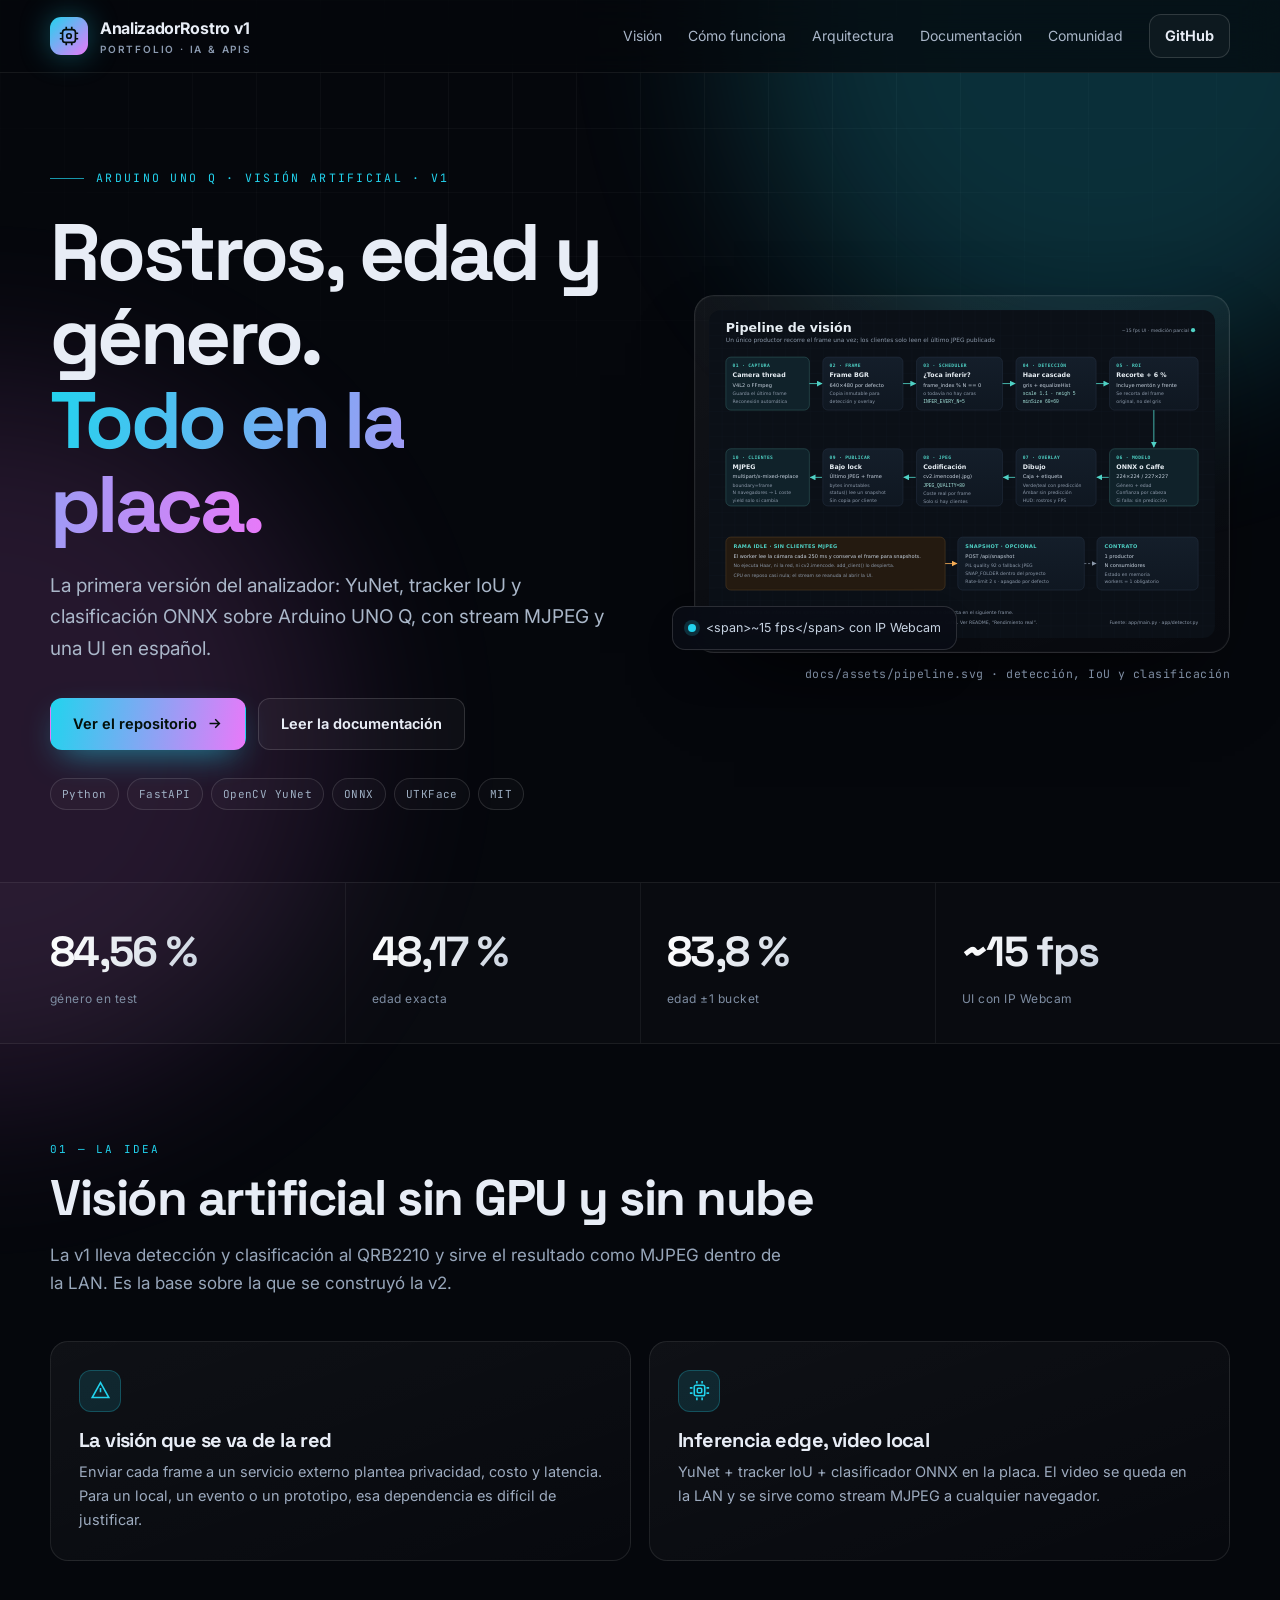
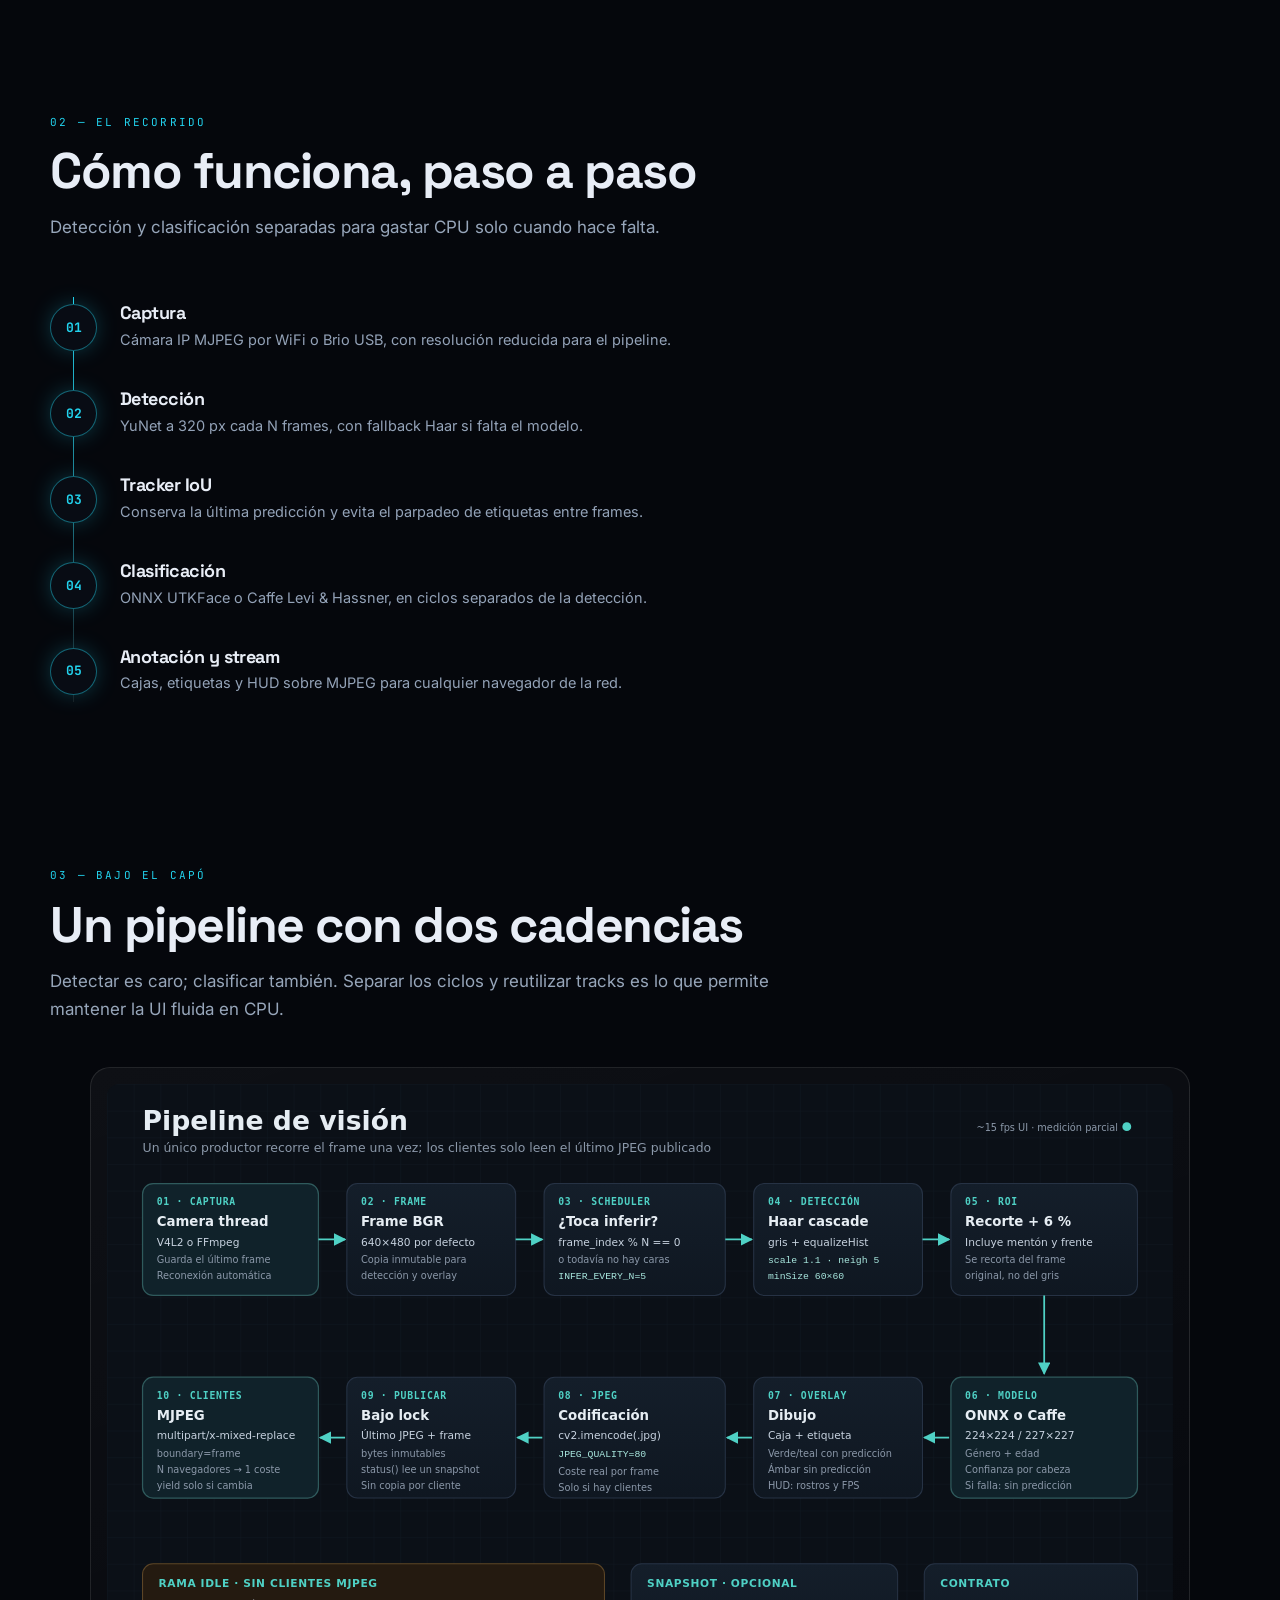
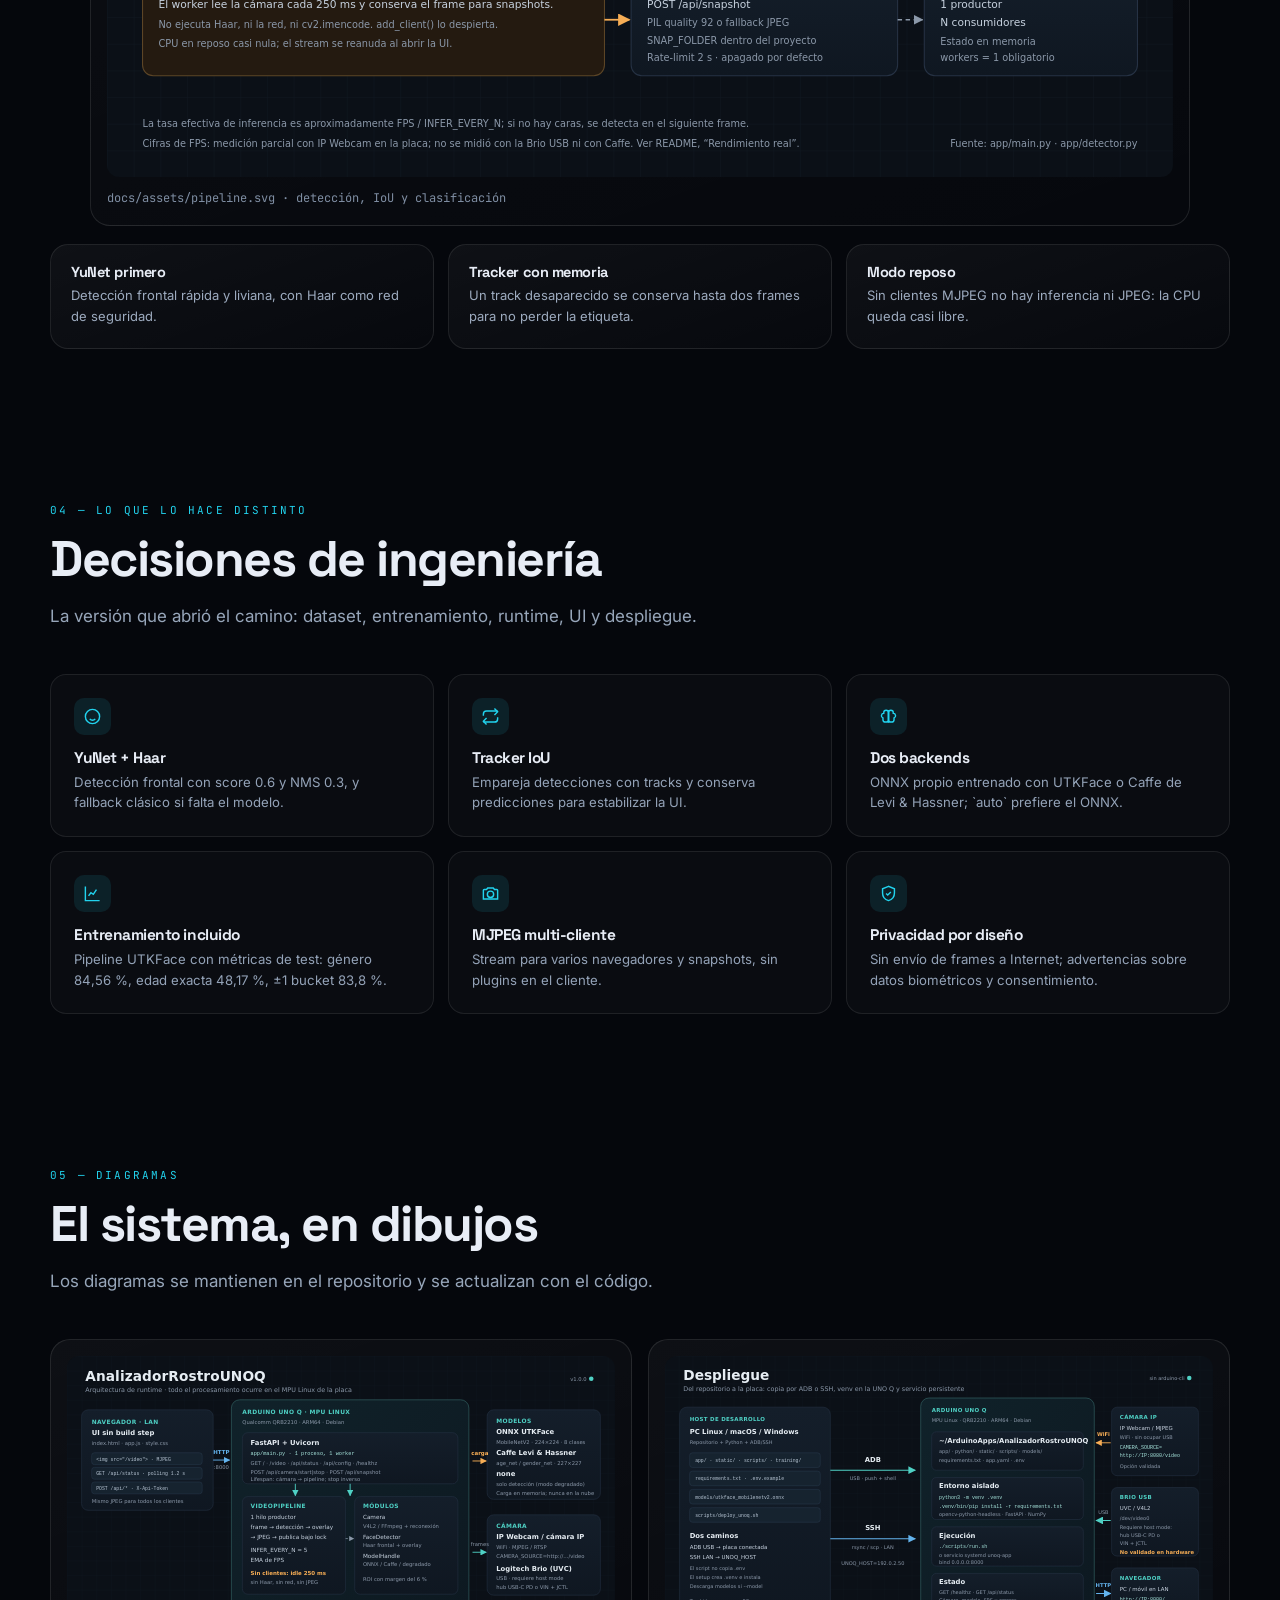
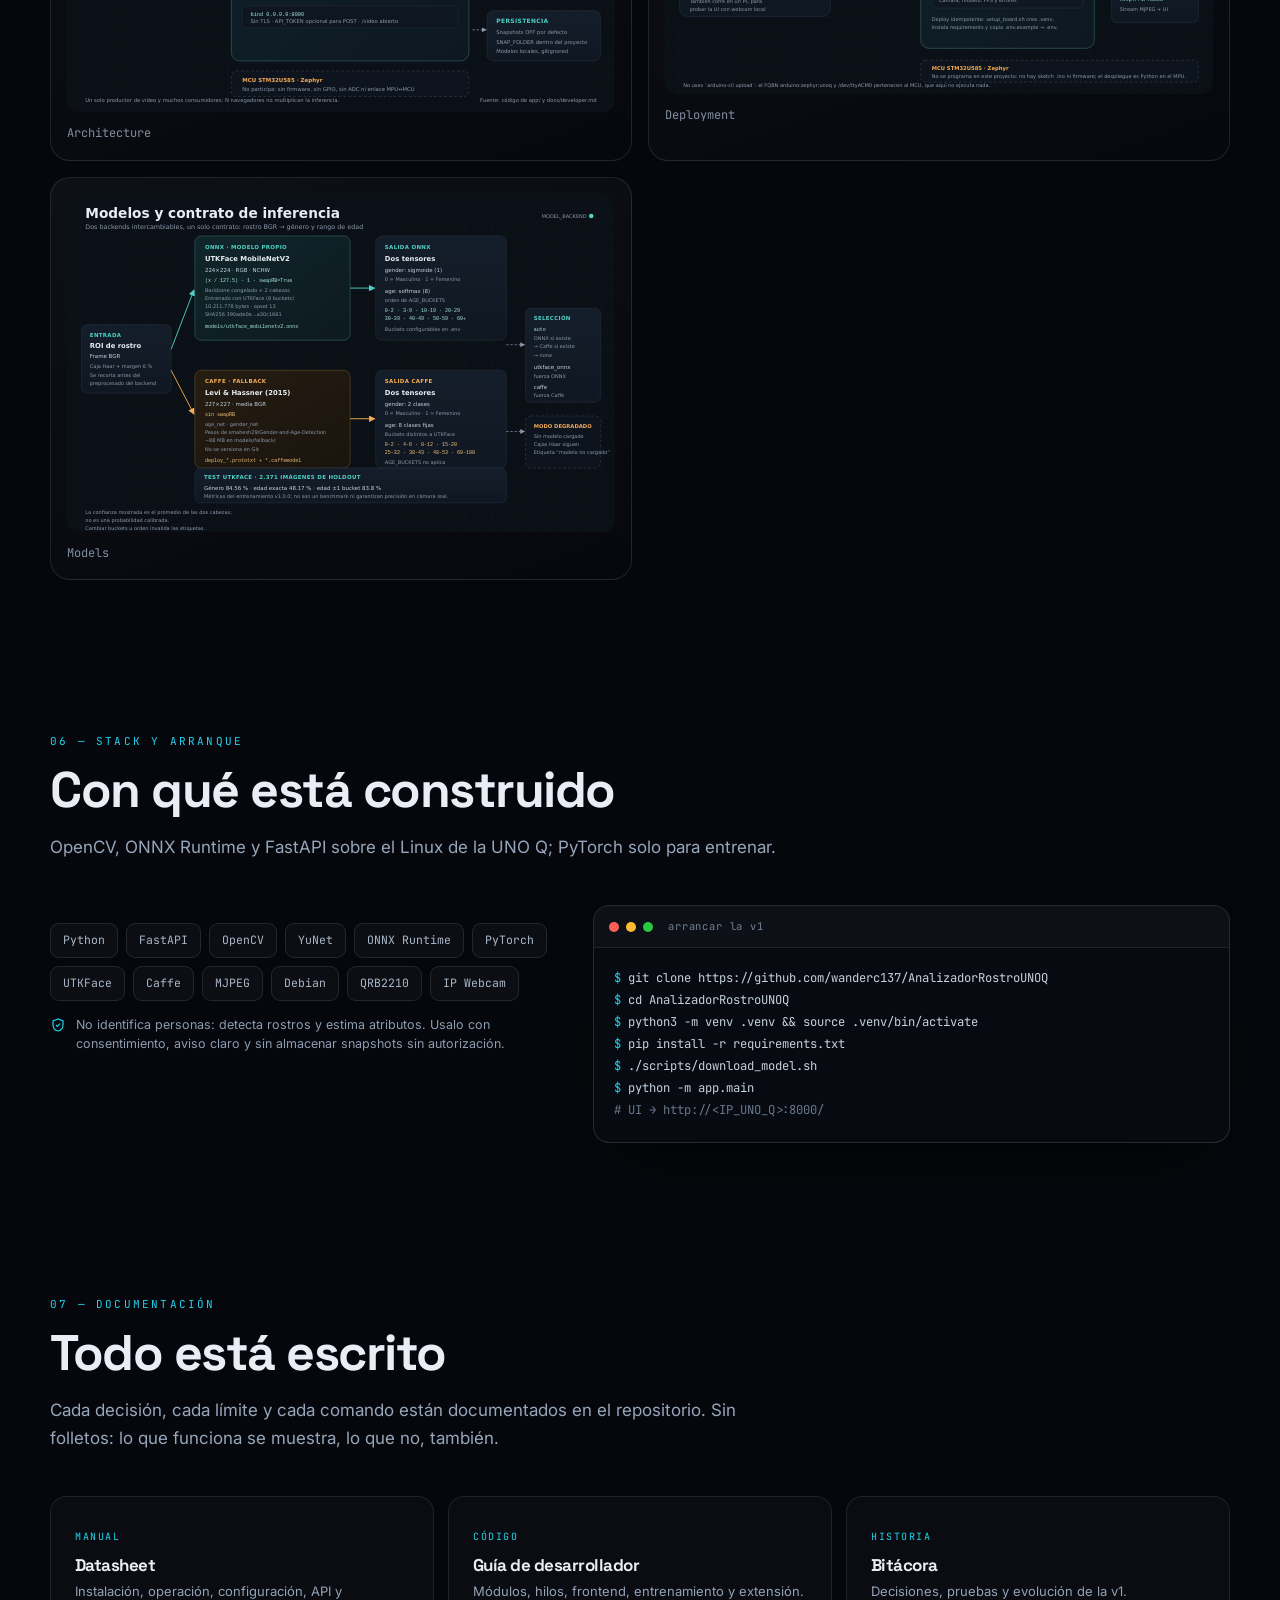
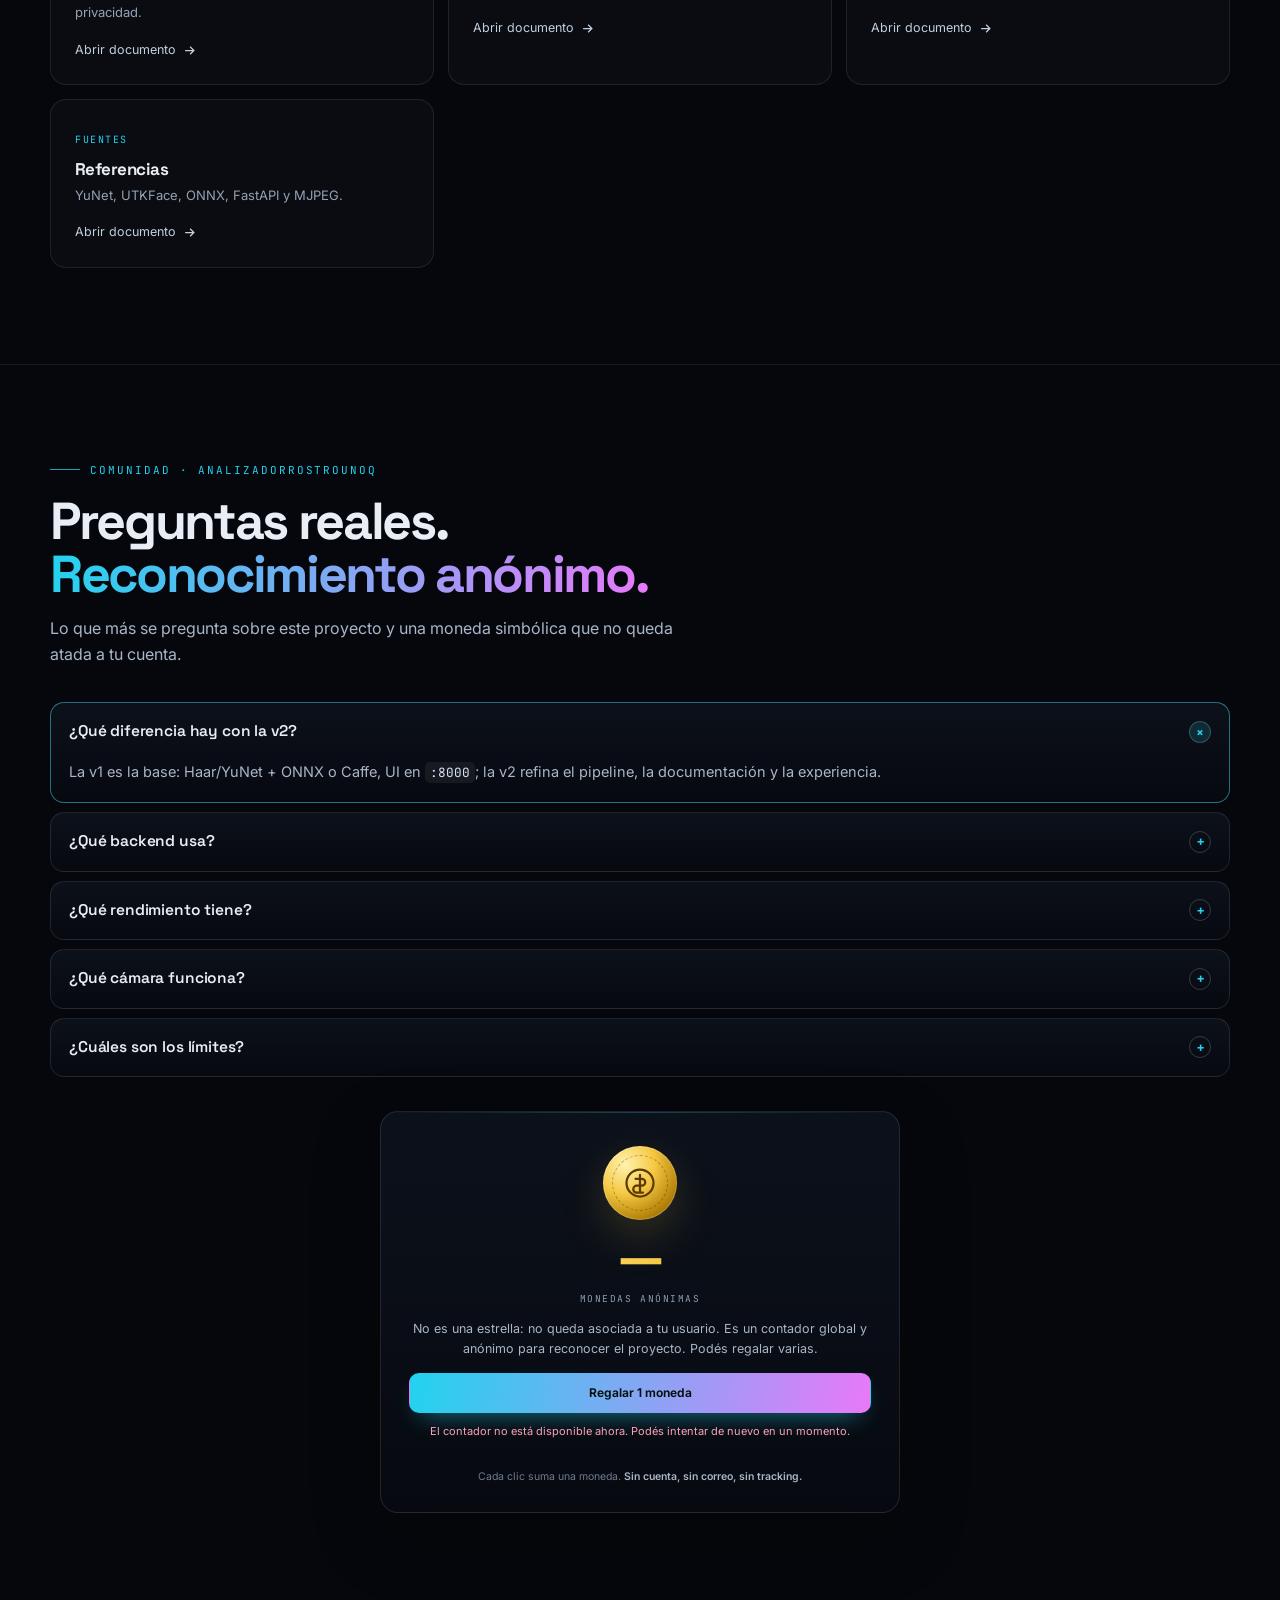
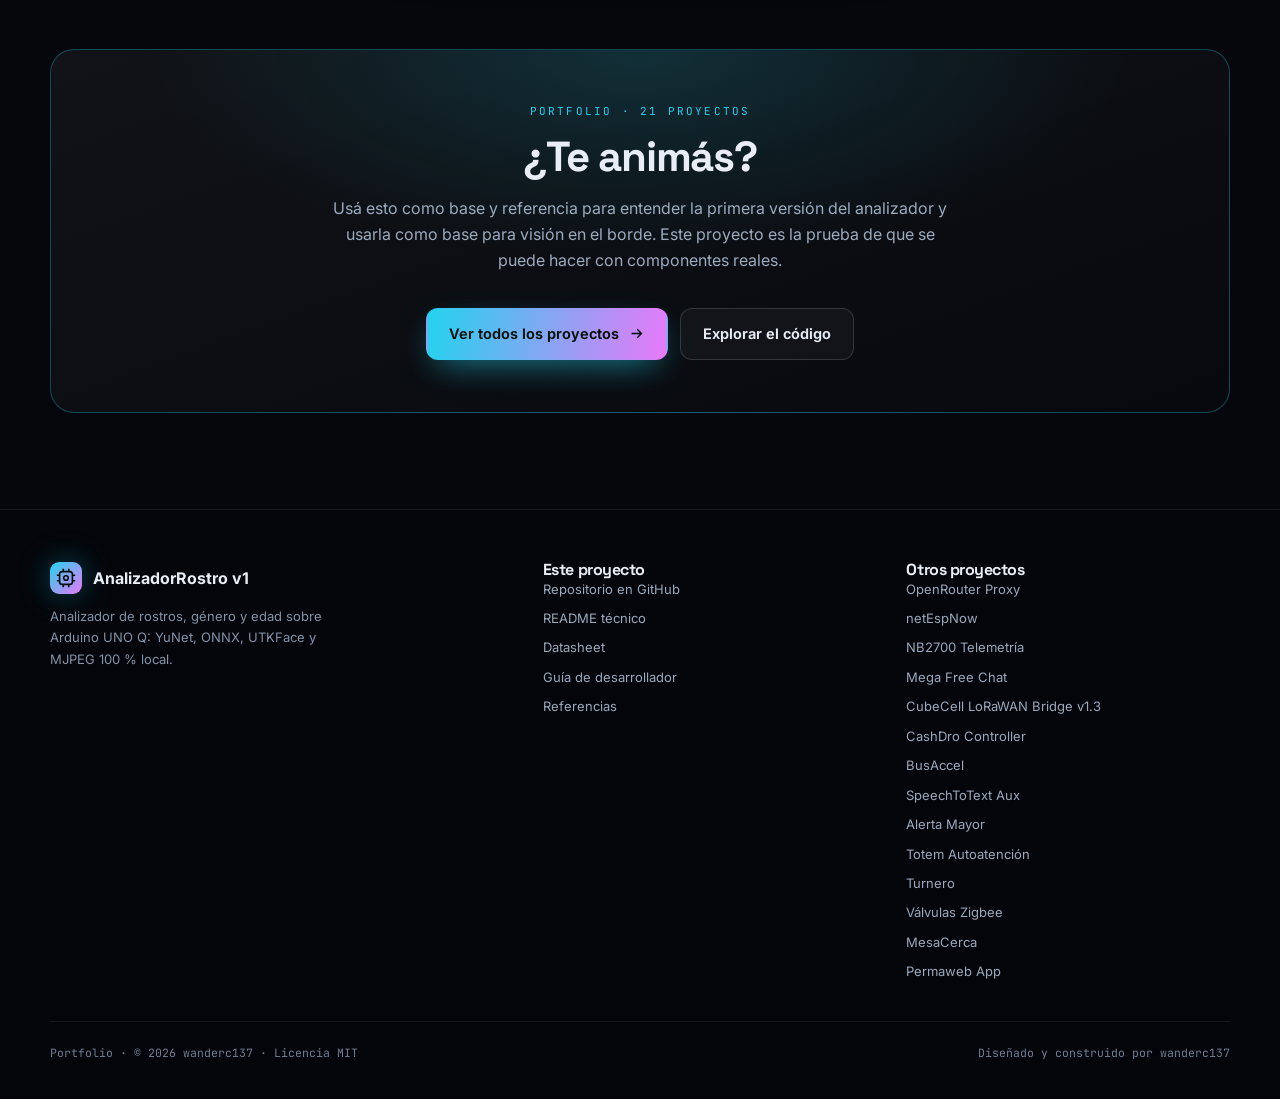
==== commit d050e572: "feat: FAQ, monedas anónimas y nuevo CTA" ====
--- a/docs/index.html
+++ b/docs/index.html
@@ -258,7 +258,7 @@
   .section{padding:72px 0}
 }
 </style>
-</head>
+<link rel="stylesheet" href="assets/community.css?v=5"></head>
 <body style="--accent:#22D3EE;--accent2:#E879F9">
 <div class="grid-overlay"></div>
 <div class="glow one"></div>
@@ -275,6 +275,7 @@
       <a href="#como">Cómo funciona</a>
       <a href="#arquitectura">Arquitectura</a>
       <a href="#docs">Documentación</a>
+      <a href="#comunidad">Comunidad</a>
       <a class="btn btn-ghost" style="padding:9px 15px" href="https://github.com/wanderc137/AnalizadorRostroUNOQ" target="_blank" rel="noopener">GitHub</a>
     </nav>
   </div>
@@ -394,8 +395,8 @@
   <div class="wrap">
     <div class="cta-card reveal">
       <div class="kicker" style="justify-content:center">Portfolio · 21 proyectos</div>
-      <h2>¿Construimos algo así?</h2>
-      <p>La v1 es la base real del analizador: visión artificial en el borde, sin GPU y sin mandar video a la nube.</p>
+      <h2>¿Te animás?</h2>
+      <p>Usá esto como base y referencia para entender la primera versión del analizador y usarla como base para visión en el borde. Este proyecto es la prueba de que se puede hacer con componentes reales.</p>
       <div class="hero-actions">
         <a class="btn btn-primary" href="https://wanderc137.github.io/" target="_blank" rel="noopener">Ver todos los proyectos <svg viewBox="0 0 24 24"><path d="M5 12h14M13 6l6 6-6 6"/></svg></a>
         <a class="btn btn-ghost" href="https://github.com/wanderc137/AnalizadorRostroUNOQ" target="_blank" rel="noopener">Explorar el código</a>
@@ -447,5 +448,8 @@
   document.querySelectorAll('.reveal').forEach(function(el){ io.observe(el); });
 })();
 </script>
+
+<script>window.PORTFOLIO_COMMUNITY = {"account": "wanderc137", "repo": "AnalizadorRostroUNOQ", "coinNamespace": "wanderc137-analizadorrostrounoq-coins-v1", "faqs": [{"q": "¿Qué diferencia hay con la v2?", "a": "La v1 es la base: Haar/YuNet + ONNX o Caffe, UI en <code>:8000</code>; la v2 refina el pipeline, la documentación y la experiencia."}, {"q": "¿Qué backend usa?", "a": "ONNX UTKFace 224×224 o Caffe Levi & Hassner, seleccionable por configuración."}, {"q": "¿Qué rendimiento tiene?", "a": "~15 fps con stream 1920×1080 reducido a 640×360 e inferencia cada 5 frames."}, {"q": "¿Qué cámara funciona?", "a": "La cámara IP fue validada; la Brio USB quedó sin probar por falta de hub PD."}, {"q": "¿Cuáles son los límites?", "a": "Es una versión inicial, con sesgo de dataset y edad aproximada; no usar para decisiones sensibles."}]};</script>
+<script src="assets/community.js?v=5" defer></script>
 </body>
 </html>
--- a/docs/assets/community.css
+++ b/docs/assets/community.css
@@ -0,0 +1,118 @@
+/* Comunidad · FAQ, preguntas y monedas anónimas */
+.psc-section{
+  position:relative;
+  scroll-margin-top:86px;
+  padding:clamp(56px,8vw,96px) 0;
+  border-top:1px solid rgba(255,255,255,.08);
+}
+.psc-head{max-width:760px;margin-bottom:34px}
+.psc-kicker{
+  display:flex;align-items:center;gap:10px;margin-bottom:16px;
+  font-family:'JetBrains Mono',ui-monospace,monospace;font-size:11px;letter-spacing:.18em;
+  text-transform:uppercase;color:var(--accent);
+}
+.psc-kicker::before{content:"";width:30px;height:1px;background:var(--accent);opacity:.75}
+.psc-head h2{
+  font-family:'Space Grotesk','Inter',sans-serif;font-size:clamp(32px,4.2vw,52px);
+  line-height:1.02;letter-spacing:-.045em;margin:0 0 14px;
+}
+.psc-head p{color:#a9b6c8;font-size:16px;line-height:1.65;margin:0;max-width:66ch}
+.psc-head .psc-grad{
+  background:linear-gradient(100deg,var(--accent),var(--accent2));
+  -webkit-background-clip:text;background-clip:text;color:transparent;
+}
+.psc-faq{display:flex;flex-direction:column;gap:9px;margin-bottom:34px}
+.psc-faq-item{
+  border:1px solid rgba(255,255,255,.1);border-radius:14px;
+  background:linear-gradient(180deg,rgba(14,20,31,.78),rgba(8,11,18,.72));
+  overflow:hidden;transition:border-color .18s,background .18s;
+}
+.psc-faq-item:hover{border-color:rgba(255,255,255,.18)}
+.psc-faq-item[open]{border-color:color-mix(in srgb,var(--accent) 42%,rgba(255,255,255,.12))}
+.psc-faq-item summary{
+  display:flex;align-items:center;justify-content:space-between;gap:16px;
+  padding:16px 18px;cursor:pointer;list-style:none;
+  font-family:'Space Grotesk','Inter',sans-serif;font-size:15.5px;font-weight:600;letter-spacing:-.01em;
+}
+.psc-faq-item summary::-webkit-details-marker{display:none}
+.psc-faq-item summary .psc-plus{
+  flex:0 0 22px;width:22px;height:22px;border-radius:50%;
+  display:grid;place-items:center;border:1px solid rgba(255,255,255,.18);
+  color:var(--accent);font-size:15px;line-height:1;transition:transform .2s,background .2s;
+}
+.psc-faq-item[open] summary .psc-plus{transform:rotate(45deg);background:color-mix(in srgb,var(--accent) 14%,transparent)}
+.psc-faq-body{padding:0 18px 17px;color:#a9b6c8;font-size:14.5px;line-height:1.7}
+.psc-faq-body code{font-family:'JetBrains Mono',monospace;font-size:.88em;color:#d8e4f5;background:rgba(255,255,255,.06);padding:2px 5px;border-radius:5px}
+.psc-coin-wrap{max-width:520px;margin:0 auto;width:100%}
+.psc-grid{display:grid;grid-template-columns:minmax(0,1.25fr) minmax(300px,.75fr);gap:16px;align-items:stretch}
+.psc-card{
+  position:relative;border:1px solid rgba(255,255,255,.1);border-radius:18px;
+  background:linear-gradient(180deg,rgba(14,20,31,.82),rgba(8,11,18,.75));
+  padding:clamp(18px,2.6vw,28px);box-shadow:0 24px 70px rgba(0,0,0,.22);
+  overflow:hidden;
+}
+.psc-card::before{
+  content:"";position:absolute;inset:0 0 auto;height:1px;
+  background:linear-gradient(90deg,transparent,color-mix(in srgb,var(--accent) 45%,transparent),transparent);
+  opacity:.6;
+}
+.psc-card h3{
+  font-family:'Space Grotesk','Inter',sans-serif;font-size:20px;letter-spacing:-.025em;margin:0 0 5px;
+}
+.psc-card .psc-sub{color:#8e9bb0;font-size:12.5px;line-height:1.5;margin:0 0 16px}
+.psc-btn{
+  display:inline-flex;align-items:center;justify-content:center;gap:7px;
+  border:1px solid rgba(255,255,255,.16);border-radius:10px;padding:9px 14px;
+  background:rgba(255,255,255,.03);color:#e8edf6;font:inherit;font-size:12px;font-weight:650;
+  cursor:pointer;transition:transform .14s,border-color .14s,background .14s,box-shadow .14s;
+}
+.psc-btn:hover{transform:translateY(-1px);border-color:rgba(255,255,255,.3);background:rgba(255,255,255,.06)}
+.psc-btn.primary{
+  background:linear-gradient(100deg,var(--accent),var(--accent2));border-color:transparent;color:#04110c;
+  box-shadow:0 10px 26px -12px color-mix(in srgb,var(--accent) 75%,transparent);
+}
+.psc-btn.primary:hover{filter:brightness(1.06);box-shadow:0 16px 34px -12px color-mix(in srgb,var(--accent) 80%,transparent)}
+.psc-btn:disabled{opacity:.55;cursor:not-allowed;transform:none;filter:none}
+
+.psc-coin{display:flex;flex-direction:column;justify-content:space-between;min-height:100%}
+.psc-coin-top{text-align:center;padding:6px 0 12px}
+.psc-coin-icon{
+  width:74px;height:74px;margin:0 auto 10px;border-radius:50%;
+  display:grid;place-items:center;position:relative;
+  background:radial-gradient(circle at 30% 25%,#fff3b0,#f6c945 38%,#b8860b 72%,#6b4c00 100%);
+  box-shadow:0 0 0 1px rgba(255,255,255,.2) inset,0 16px 45px rgba(246,201,69,.18);
+  animation:psc-float 4.5s ease-in-out infinite;
+}
+.psc-coin-icon::after{
+  content:"";position:absolute;inset:9px;border-radius:50%;border:1px dashed rgba(70,45,0,.38);
+}
+.psc-coin-icon svg{width:36px;height:36px;position:relative;z-index:1}
+.psc-coin-count{
+  font-family:'Space Grotesk','Inter',sans-serif;font-size:clamp(38px,5vw,54px);
+  line-height:1;letter-spacing:-.05em;font-weight:700;
+  background:linear-gradient(100deg,#fff0a8,#f6c945 55%,#d99a12);
+  -webkit-background-clip:text;background-clip:text;color:transparent;
+}
+.psc-coin-label{font-family:'JetBrains Mono',monospace;font-size:9.5px;letter-spacing:.16em;text-transform:uppercase;color:#8e9bb0;margin-top:7px}
+.psc-coin-copy{color:#a9b6c8;font-size:12.5px;line-height:1.6;text-align:center;margin:0 0 14px}
+.psc-coin-btn{width:100%}
+.psc-coin-msg{min-height:34px;text-align:center;font-size:11px;color:#8e9bb0;line-height:1.5;margin:10px 0 0}
+.psc-coin-msg.ok{color:#f6c945}
+.psc-coin-msg.bad{color:#ff9fb1}
+.psc-coin-small{font-size:10.5px;color:#6f7c91;text-align:center;line-height:1.5;margin:12px 0 0}
+.psc-coin-small strong{color:#a9b6c8;font-weight:600}
+@keyframes psc-float{0%,100%{transform:translateY(0)}50%{transform:translateY(-5px)}}
+@media(max-width:860px){
+  .psc-grid{grid-template-columns:1fr}
+  .psc-coin{min-height:auto}
+}
+@media(max-width:560px){
+  .psc-faq-item summary{font-size:14px;padding:14px}
+  .psc-faq-body{padding:0 14px 15px;font-size:13.5px}
+  .psc-actions{width:100%}
+  .psc-actions .psc-btn{flex:1}
+}
+@media(prefers-reduced-motion:reduce){
+  .psc-coin-icon{animation:none}
+  .psc-btn,.psc-faq-item{transition:none}
+}
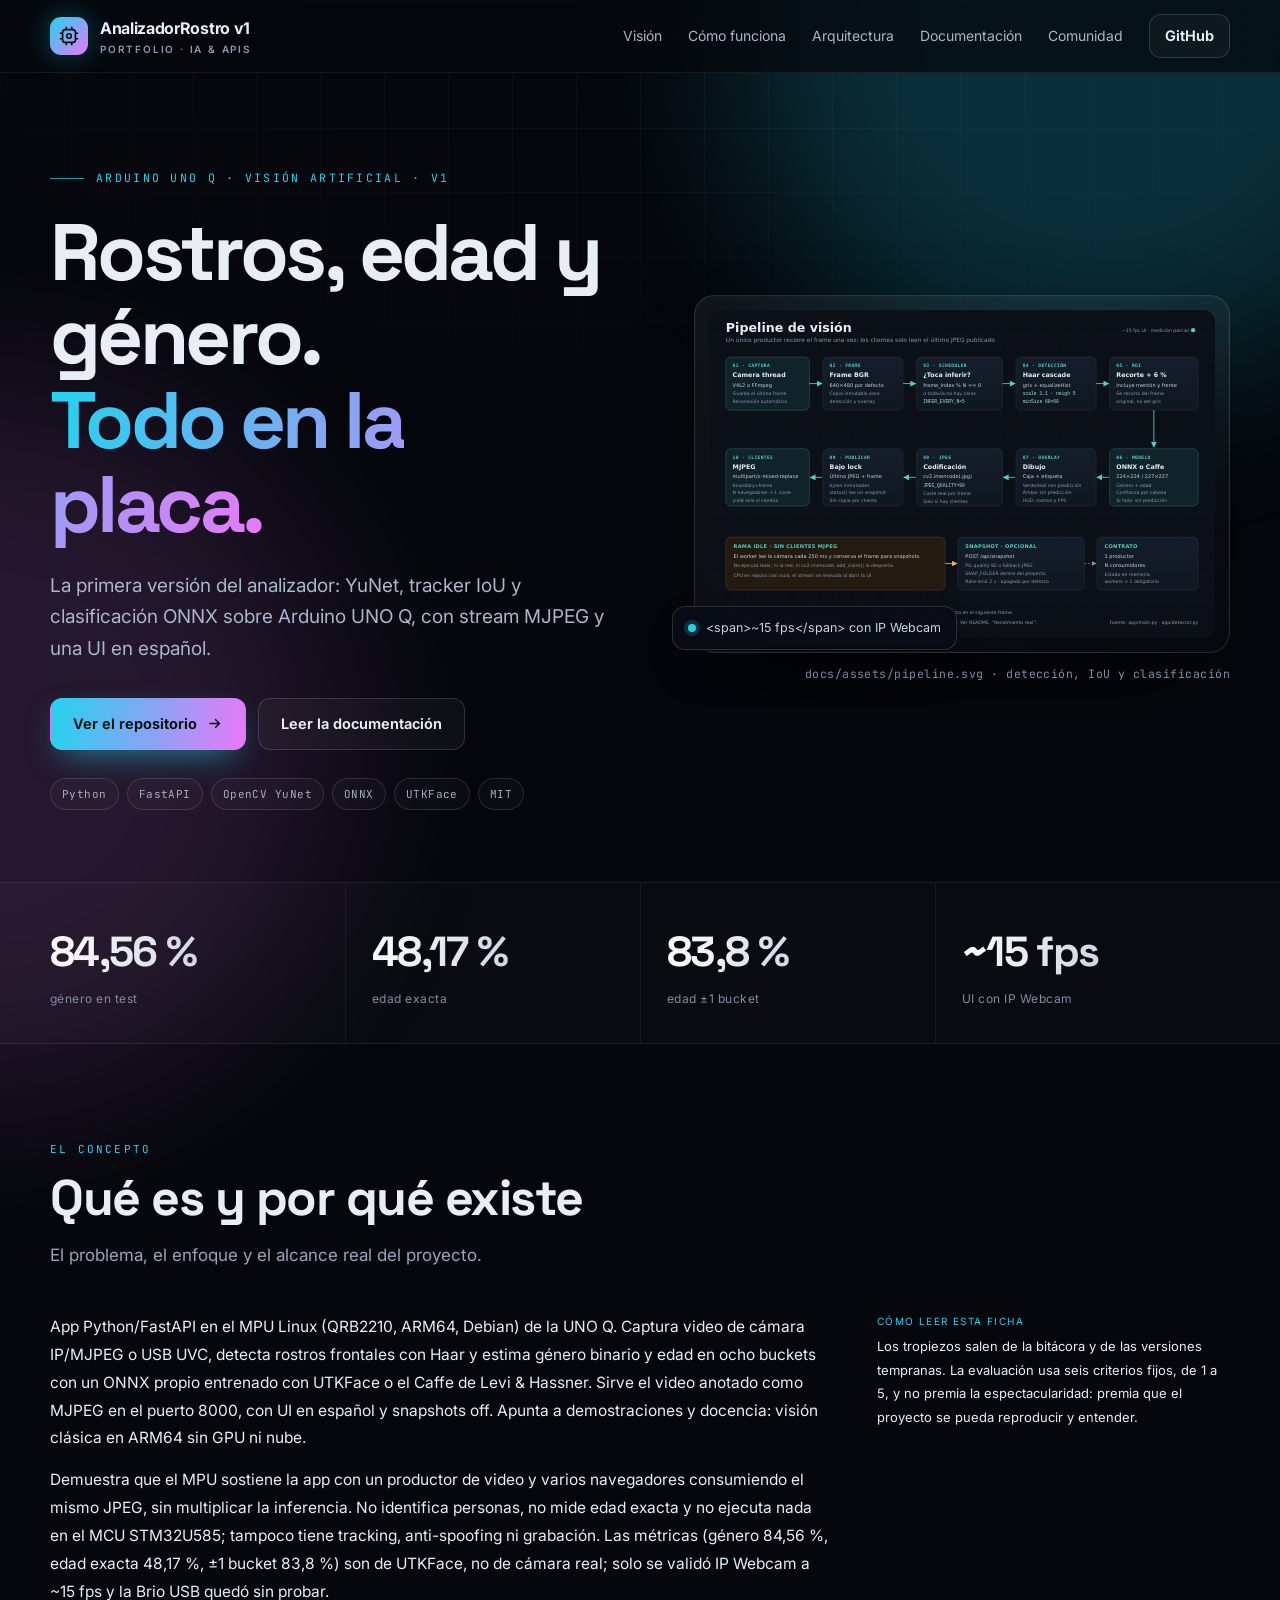
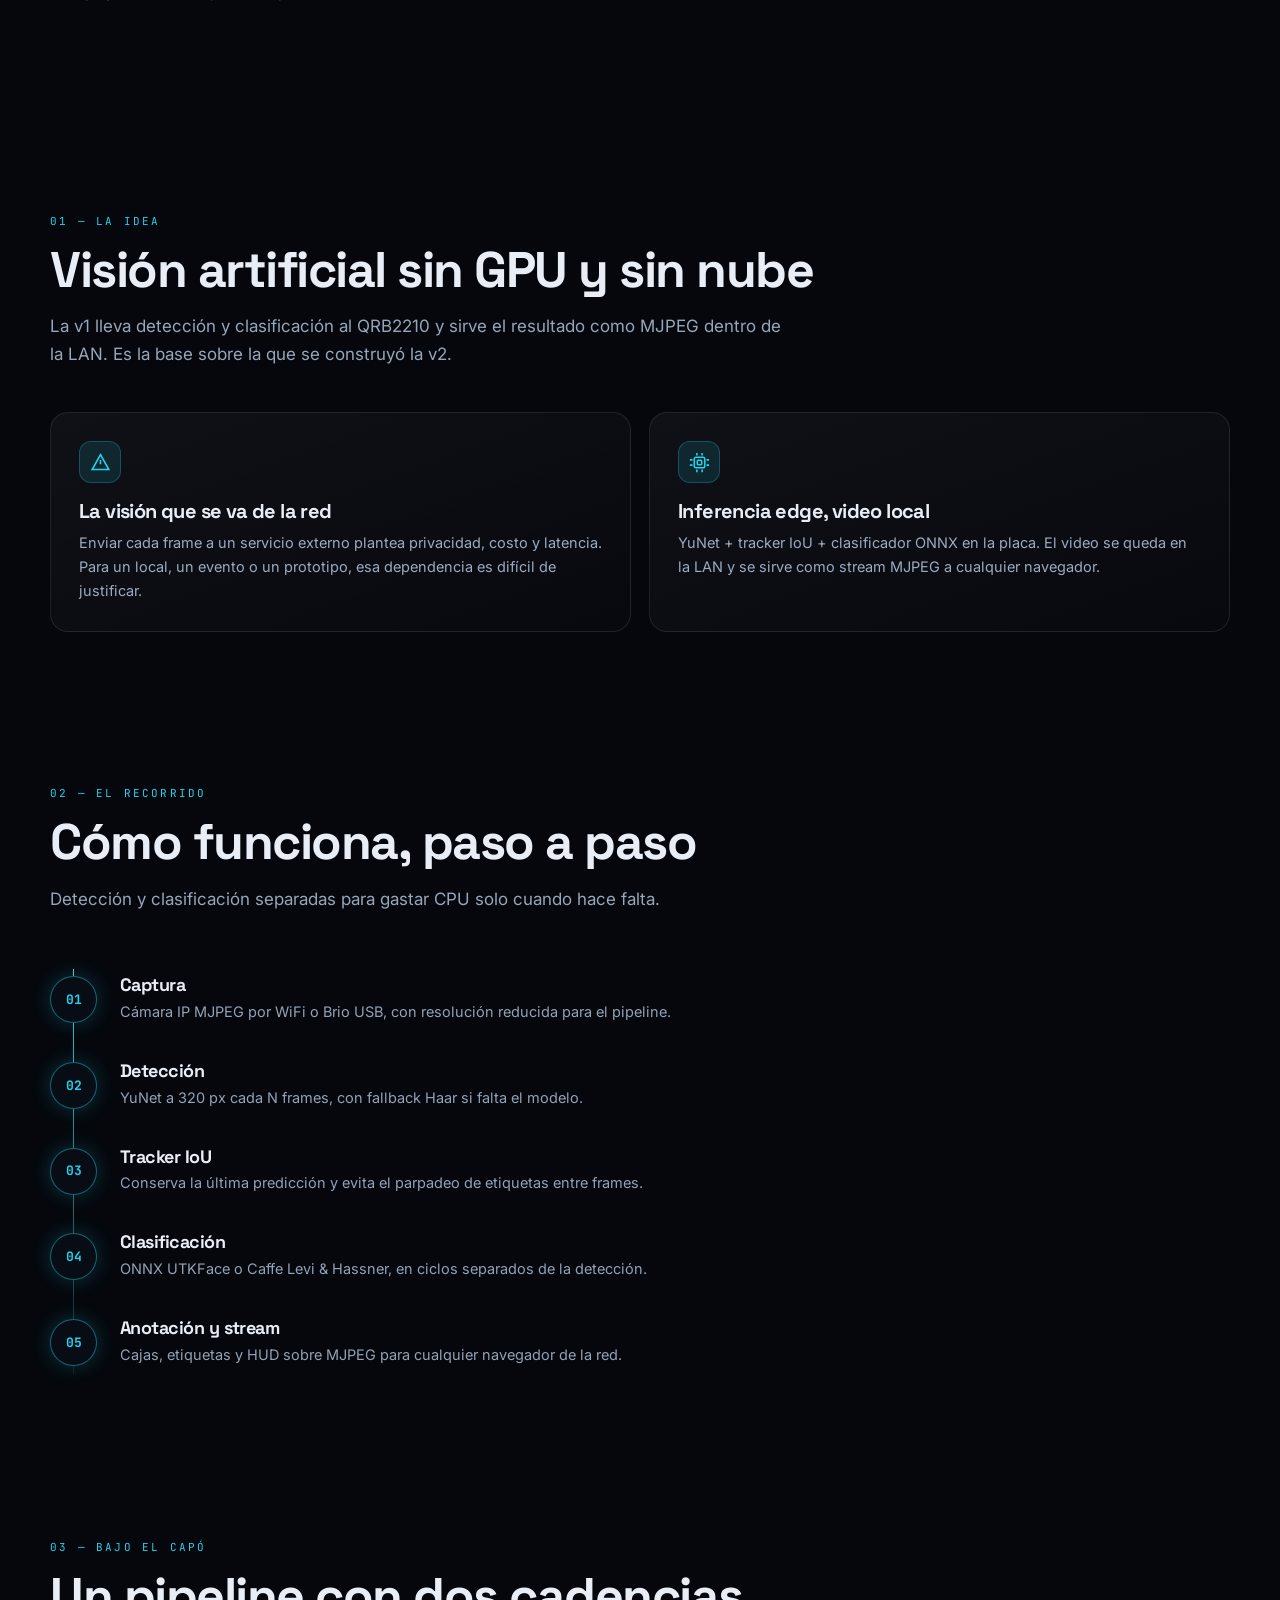
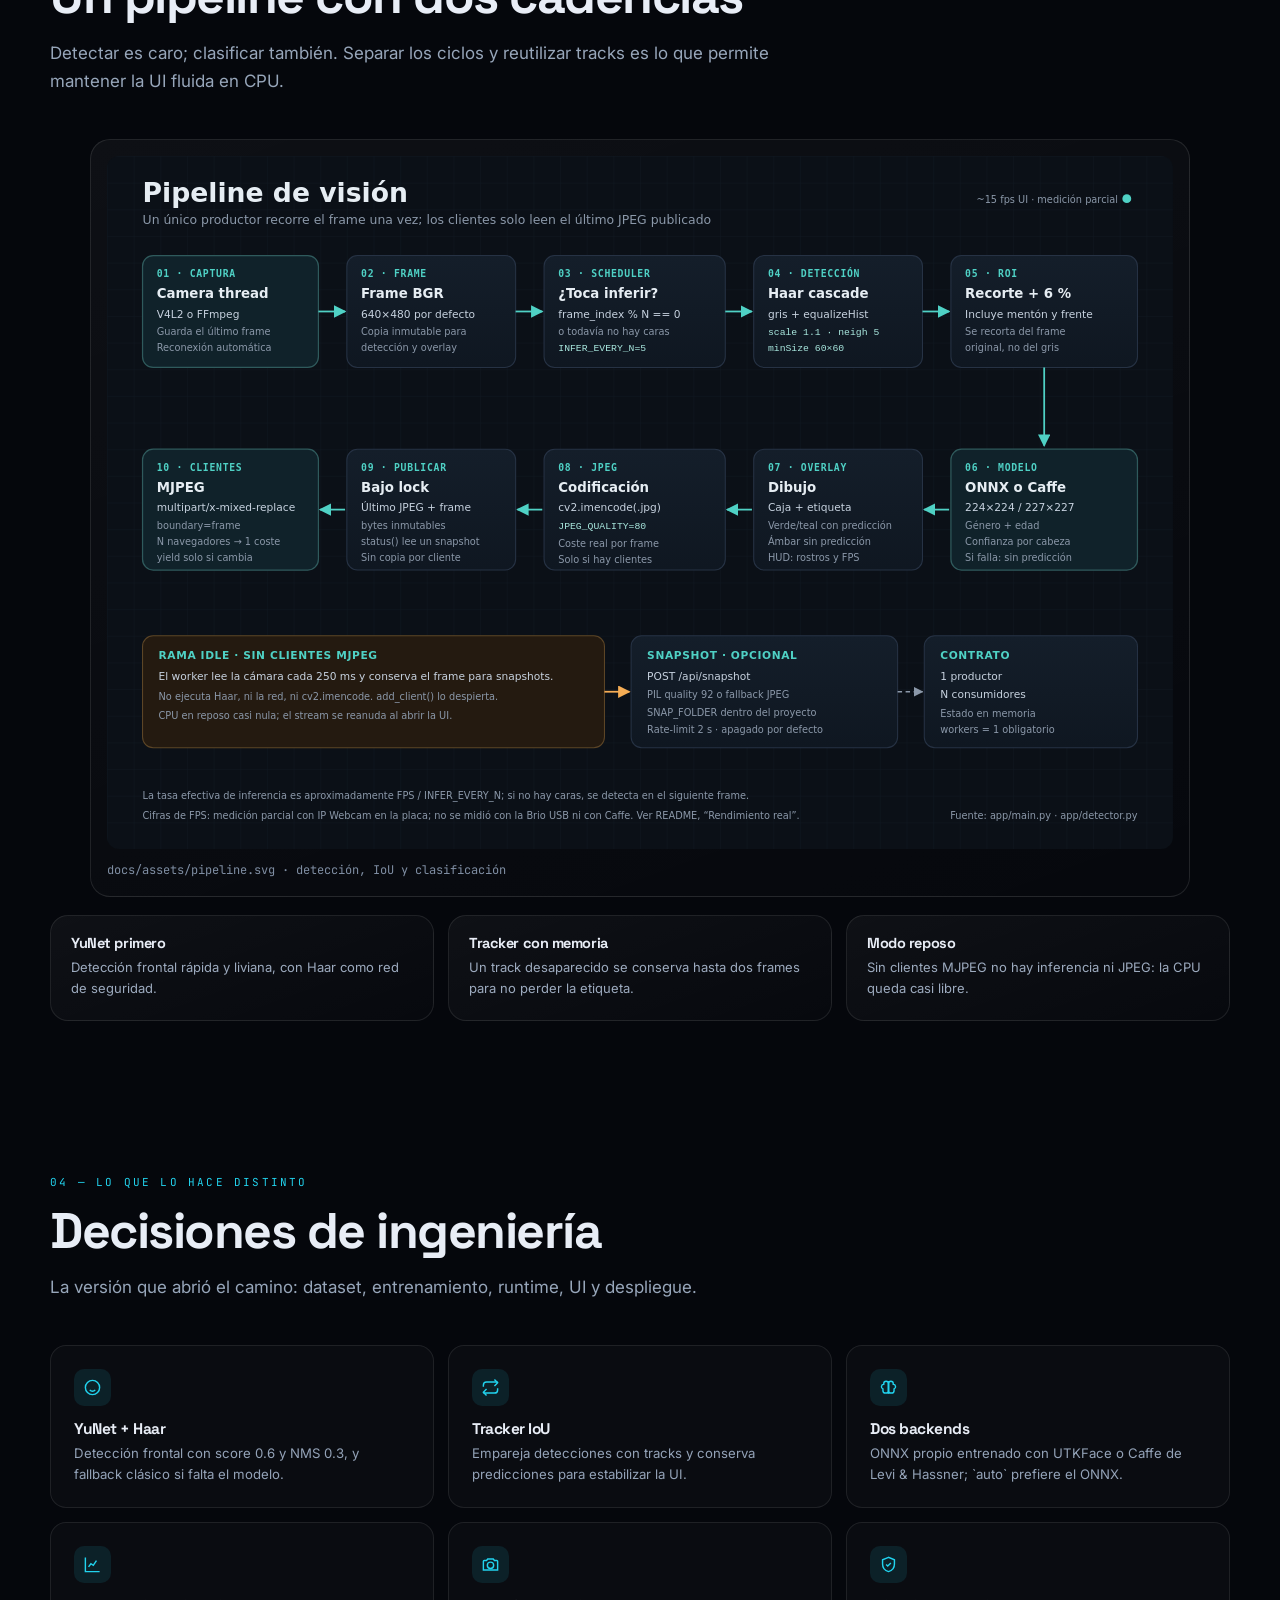
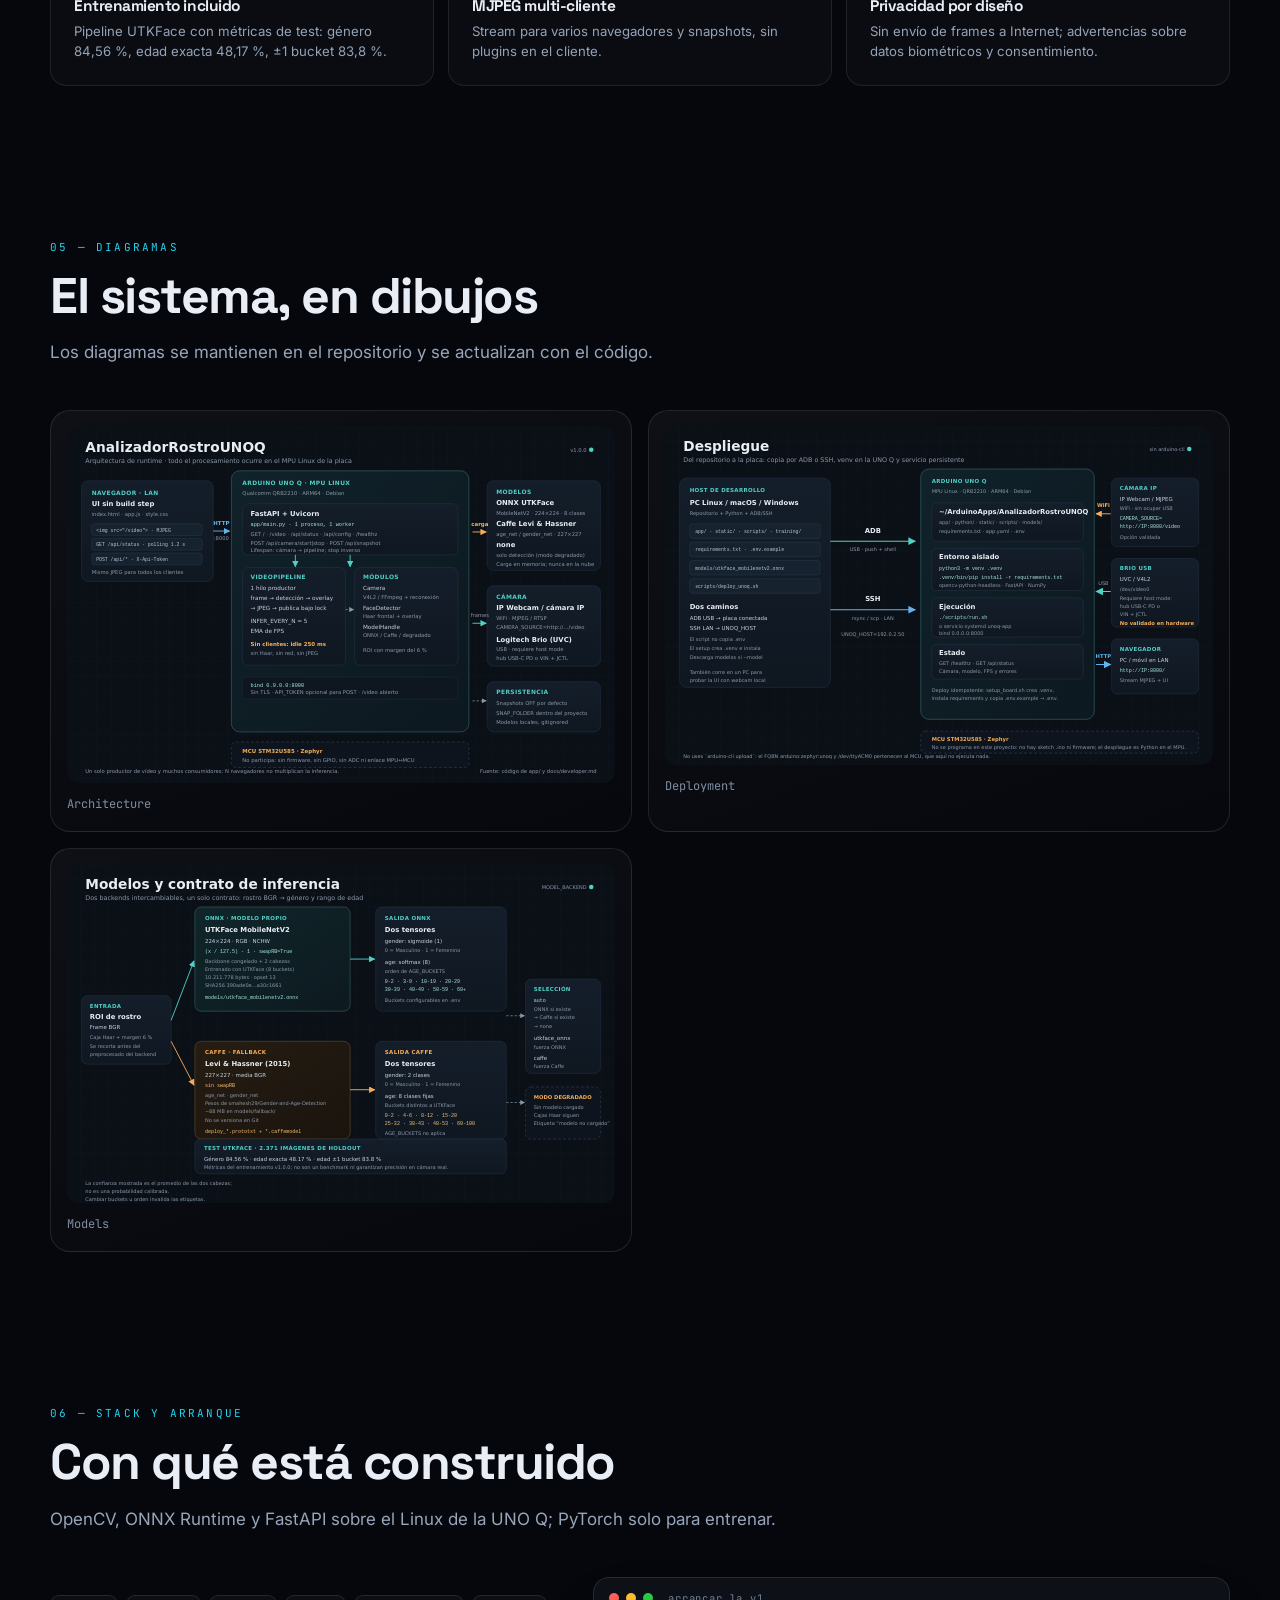
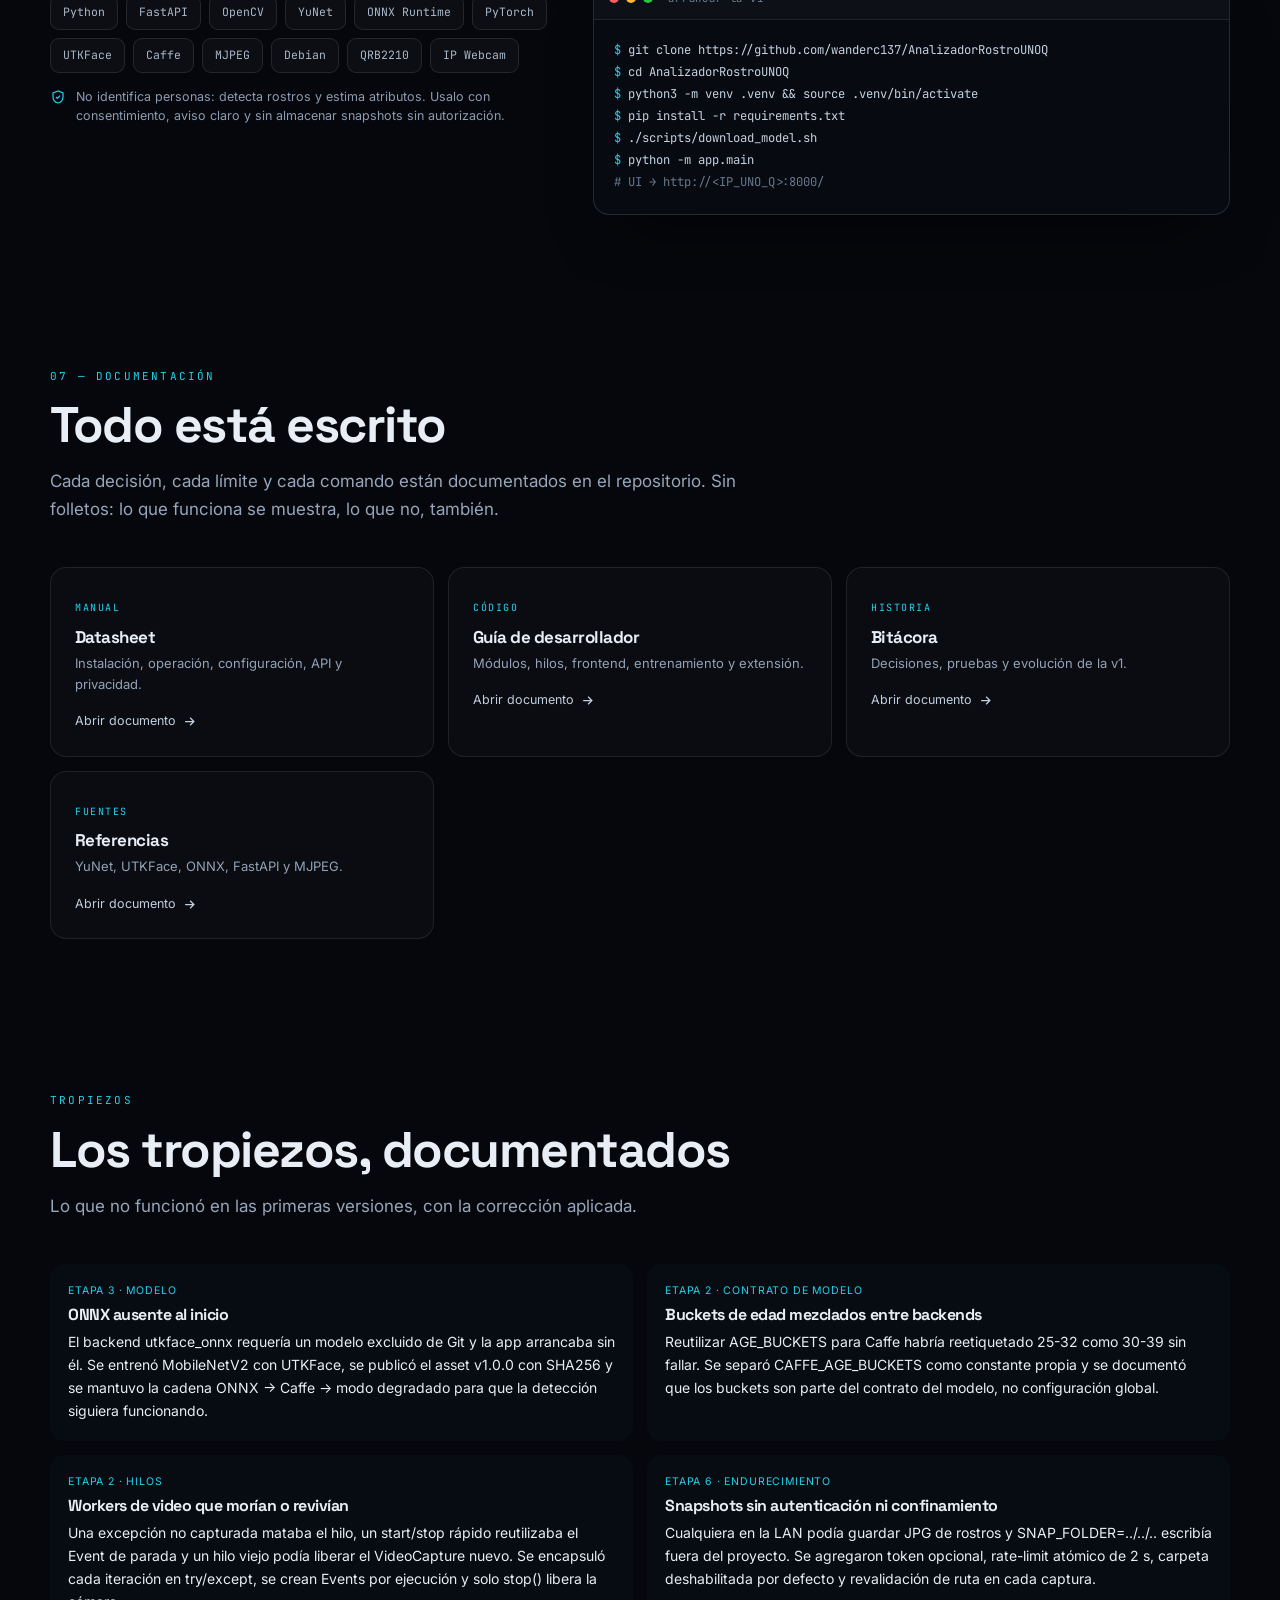
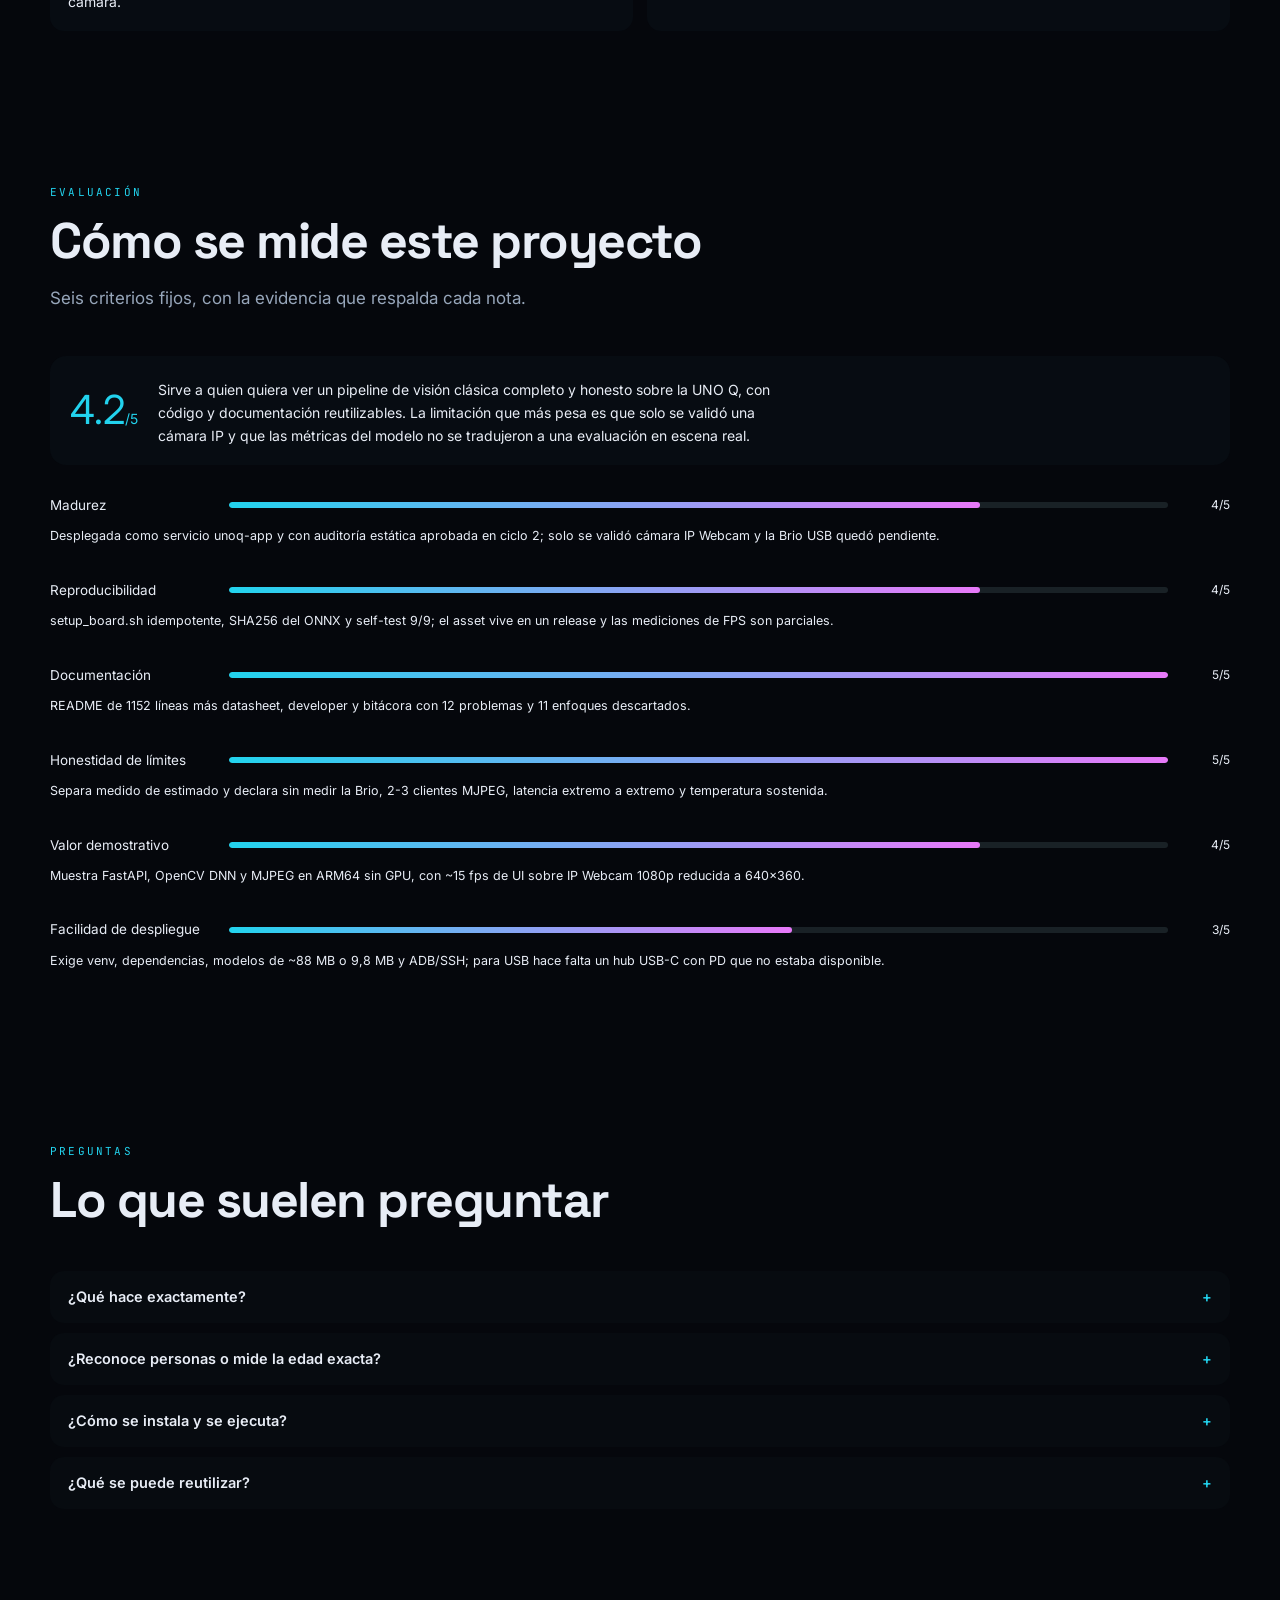
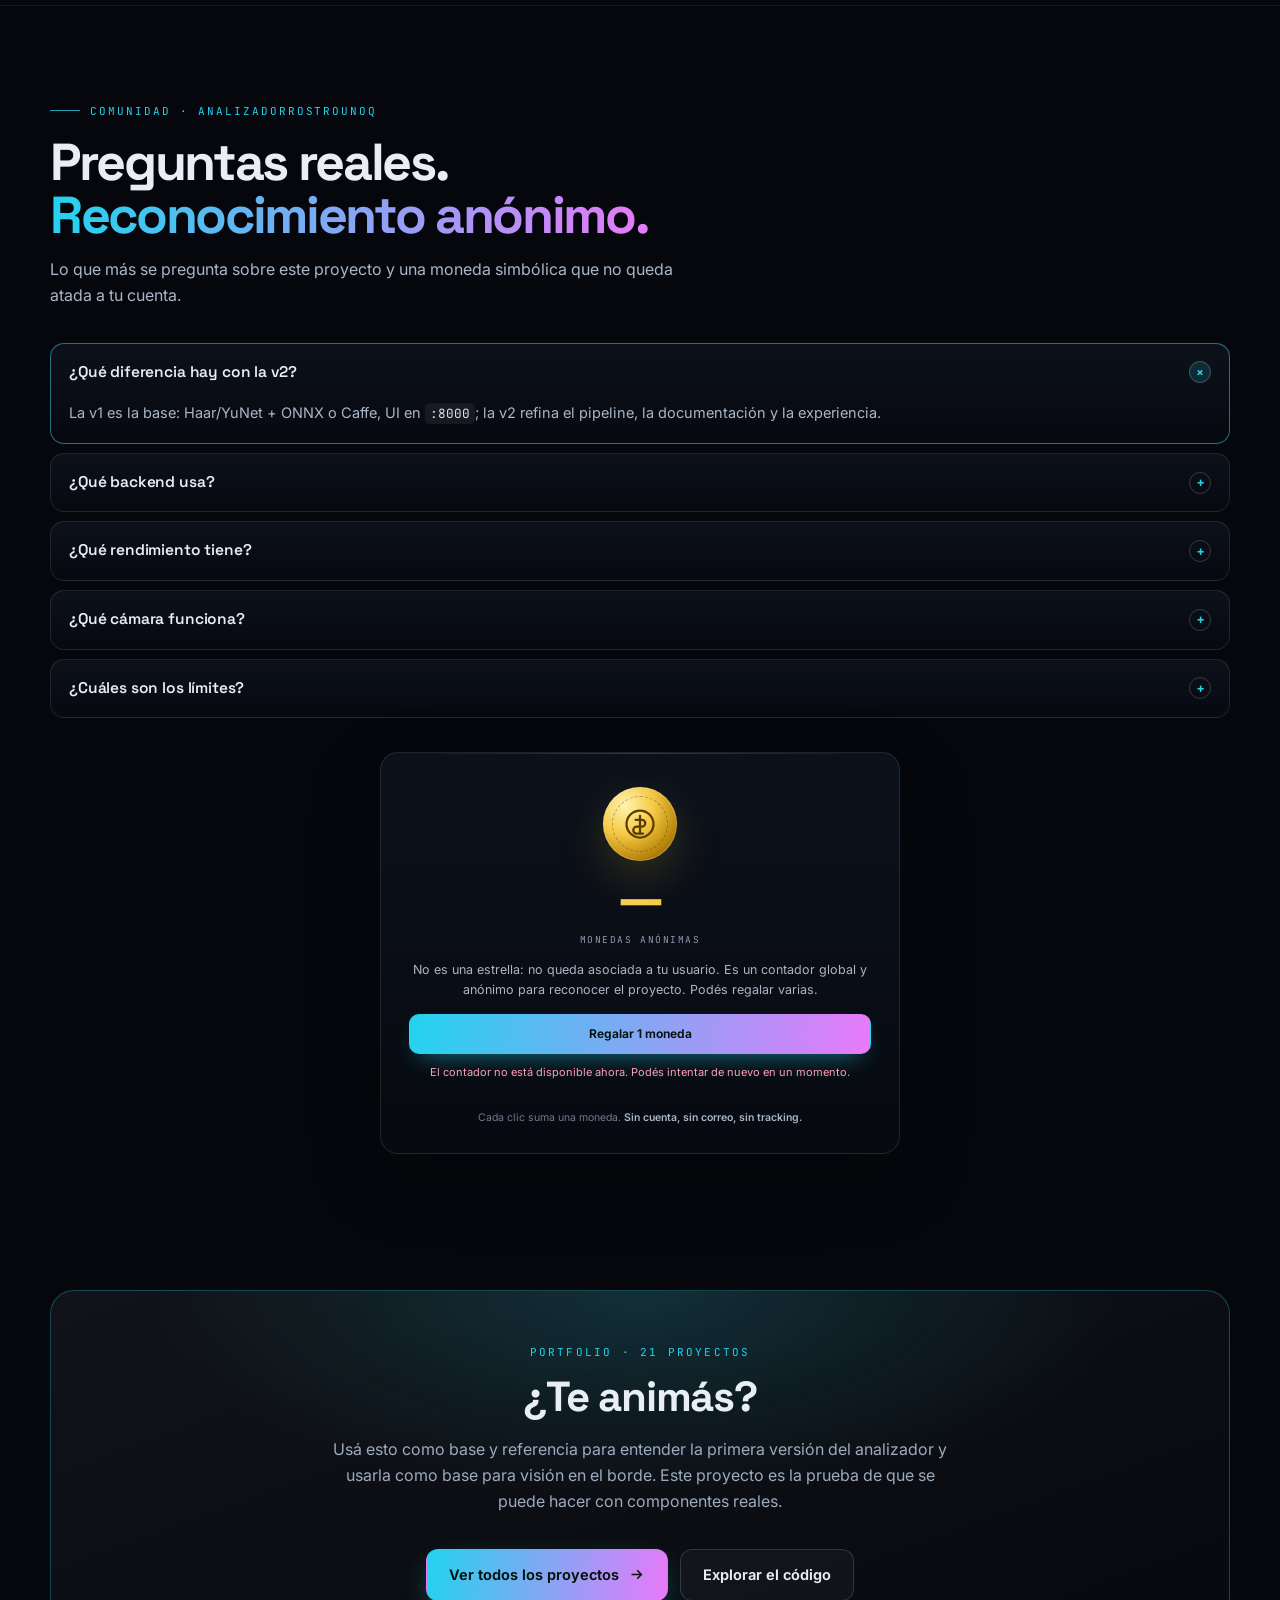
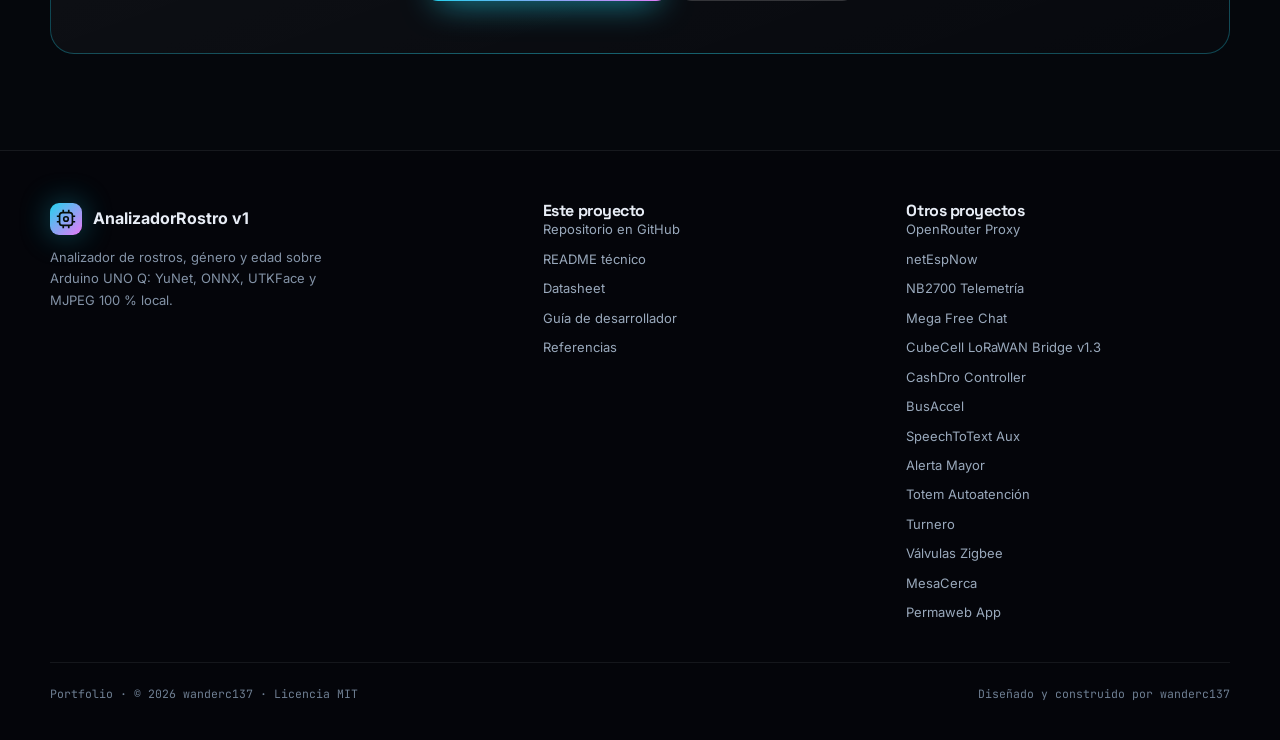
==== commit 7be5abfa: "docs: README y landing con concepto, tropiezos, evaluación y FAQ" ====
--- a/docs/index.html
+++ b/docs/index.html
@@ -1,24 +1,25 @@
-<!doctype html>
+<!DOCTYPE html>
+
 <html lang="es">
 <head>
-<meta charset="utf-8">
-<meta name="viewport" content="width=device-width, initial-scale=1">
+<meta charset="utf-8"/>
+<meta content="width=device-width, initial-scale=1" name="viewport"/>
 <title>Rostros, edad y género. Todo en la placa. · AnalizadorRostro v1</title>
-<meta name="description" content="Analizador de rostros, edad y género sobre Arduino UNO Q v1: YuNet, tracker IoU, ONNX UTKFace, stream MJPEG y UI local en español.">
-<meta name="author" content="wanderc137">
-<meta property="og:type" content="website">
-<meta property="og:title" content="Rostros, edad y género. Todo en la placa. · AnalizadorRostro v1">
-<meta property="og:description" content="Analizador de rostros, edad y género sobre Arduino UNO Q v1: YuNet, tracker IoU, ONNX UTKFace, stream MJPEG y UI local en español.">
-<meta property="og:url" content="https://wanderc137.github.io/AnalizadorRostroUNOQ/">
-<meta property="og:image" content="https://wanderc137.github.io/AnalizadorRostroUNOQ/assets/og.png">
-<meta name="twitter:card" content="summary_large_image">
-<meta name="twitter:title" content="Rostros, edad y género. Todo en la placa. · AnalizadorRostro v1">
-<meta name="twitter:description" content="Analizador de rostros, edad y género sobre Arduino UNO Q v1: YuNet, tracker IoU, ONNX UTKFace, stream MJPEG y UI local en español.">
-<meta name="twitter:image" content="https://wanderc137.github.io/AnalizadorRostroUNOQ/assets/og.png">
-<link rel="icon" href="data:image/svg+xml,<svg xmlns='http://www.w3.org/2000/svg' viewBox='0 0 100 100'><rect width='100' height='100' rx='22' fill='%2305070c'/><rect x='22' y='22' width='56' height='56' rx='12' fill='none' stroke='%2322D3EE' stroke-width='7'/><circle cx='50' cy='50' r='9' fill='%2322D3EE'/></svg>">
-<link rel="preconnect" href="https://fonts.googleapis.com">
-<link rel="preconnect" href="https://fonts.gstatic.com" crossorigin>
-<link href="https://fonts.googleapis.com/css2?family=Inter:wght@400;500;600;700&family=JetBrains+Mono:wght@400;500;600&family=Space+Grotesk:wght@500;600;700&display=swap" rel="stylesheet">
+<meta content="Analizador de rostros, edad y género sobre Arduino UNO Q v1: YuNet, tracker IoU, ONNX UTKFace, stream MJPEG y UI local en español." name="description"/>
+<meta content="wanderc137" name="author"/>
+<meta content="website" property="og:type"/>
+<meta content="Rostros, edad y género. Todo en la placa. · AnalizadorRostro v1" property="og:title"/>
+<meta content="Analizador de rostros, edad y género sobre Arduino UNO Q v1: YuNet, tracker IoU, ONNX UTKFace, stream MJPEG y UI local en español." property="og:description"/>
+<meta content="https://wanderc137.github.io/AnalizadorRostroUNOQ/" property="og:url"/>
+<meta content="https://wanderc137.github.io/AnalizadorRostroUNOQ/assets/og.png" property="og:image"/>
+<meta content="summary_large_image" name="twitter:card"/>
+<meta content="Rostros, edad y género. Todo en la placa. · AnalizadorRostro v1" name="twitter:title"/>
+<meta content="Analizador de rostros, edad y género sobre Arduino UNO Q v1: YuNet, tracker IoU, ONNX UTKFace, stream MJPEG y UI local en español." name="twitter:description"/>
+<meta content="https://wanderc137.github.io/AnalizadorRostroUNOQ/assets/og.png" name="twitter:image"/>
+<link href="data:image/svg+xml,&lt;svg xmlns='http://www.w3.org/2000/svg' viewBox='0 0 100 100'&gt;&lt;rect width='100' height='100' rx='22' fill='%2305070c'/&gt;&lt;rect x='22' y='22' width='56' height='56' rx='12' fill='none' stroke='%2322D3EE' stroke-width='7'/&gt;&lt;circle cx='50' cy='50' r='9' fill='%2322D3EE'/&gt;&lt;/svg&gt;" rel="icon"/>
+<link href="https://fonts.googleapis.com" rel="preconnect"/>
+<link crossorigin="" href="https://fonts.gstatic.com" rel="preconnect"/>
+<link href="https://fonts.googleapis.com/css2?family=Inter:wght@400;500;600;700&amp;family=JetBrains+Mono:wght@400;500;600&amp;family=Space+Grotesk:wght@500;600;700&amp;display=swap" rel="stylesheet"/>
 <style>
 *,*::before,*::after{box-sizing:border-box}
 html{scroll-behavior:smooth;scrollbar-width:none}
@@ -257,184 +258,203 @@
   .foot-grid{grid-template-columns:1fr}
   .section{padding:72px 0}
 }
+
+.fail-grid{display:grid;grid-template-columns:repeat(2,minmax(0,1fr));gap:14px;margin-top:6px}
+.fail{background:rgba(10,18,24,.55);border:1px solid var(--line);border-radius:14px;padding:18px}
+.fail .v{font-family:var(--mono);font-size:10.5px;letter-spacing:.08em;text-transform:uppercase;color:var(--accent)}
+.fail h3{font-size:16px;margin:8px 0 6px}
+.fail p{font-size:14px;margin:0;color:var(--muted)}
+.rating-head{display:flex;align-items:center;gap:20px;margin:6px 0 18px;padding:18px 20px;border:1px solid var(--line);border-radius:16px;background:rgba(10,18,24,.5)}
+.rating-avg{font-family:var(--mono);font-size:40px;line-height:1;color:var(--accent)}
+.rating-avg small{font-size:14px;color:var(--muted)}
+.rating-head p{margin:4px 0 0;font-size:14px;color:var(--muted);max-width:70ch}
+.rating{display:grid;gap:2px}
+.rating-row{display:grid;grid-template-columns:165px minmax(90px,1fr) 48px;gap:14px;align-items:center;padding:11px 0;border-bottom:1px solid var(--line)}
+.rating-row:last-child{border-bottom:0}
+.rating-name{font-size:13.5px;color:var(--text)}
+.rating-bar{height:6px;border-radius:99px;background:rgba(148,190,200,.14);overflow:hidden}
+.rating-bar span{display:block;height:100%;border-radius:99px;background:linear-gradient(90deg,var(--accent),var(--accent2))}
+.rating-score{font-family:var(--mono);font-size:12px;color:var(--muted);text-align:right}
+.rating-note{grid-column:1/-1;font-size:12.5px;color:var(--muted);margin:-4px 0 8px}
+.faq{display:grid;gap:10px;margin-top:4px}
+.faq details{border:1px solid var(--line);border-radius:14px;padding:14px 18px;background:rgba(10,18,24,.4)}
+.faq summary{cursor:pointer;font-weight:600;font-size:14.5px;list-style:none}
+.faq summary::-webkit-details-marker{display:none}
+.faq summary::after{content:"+";float:right;color:var(--accent);font-family:var(--mono)}
+.faq details[open] summary::after{content:"−"}
+.faq p{margin:10px 0 0;font-size:14px;color:var(--muted);line-height:1.7}
+.concept-grid{display:grid;grid-template-columns:1.35fr .65fr;gap:26px;align-items:start}
+.concept-grid p{font-size:15.5px;color:var(--muted);line-height:1.8;margin:0 0 14px}
+.concept-side{border-left:1px solid var(--line);padding-left:22px}
+.concept-side .k{font-family:var(--mono);font-size:10px;letter-spacing:.14em;text-transform:uppercase;color:var(--accent)}
+.concept-side p{font-size:13px;margin:6px 0 16px}
+@media(max-width:760px){.concept-grid,.fail-grid{grid-template-columns:1fr}.concept-side{border-left:0;padding-left:0}}
+
 </style>
-<link rel="stylesheet" href="assets/community.css?v=5"></head>
+<link href="assets/community.css?v=5" rel="stylesheet"/></head>
 <body style="--accent:#22D3EE;--accent2:#E879F9">
 <div class="grid-overlay"></div>
 <div class="glow one"></div>
 <div class="glow two"></div>
-
 <header class="nav">
-  <div class="wrap nav-inner">
-    <a class="brand" href="#top">
-      <span class="brand-mark"><svg viewBox="0 0 24 24"><rect x="5" y="5" width="14" height="14" rx="3"/><path d="M9 2v3M15 2v3M9 19v3M15 19v3M2 9h3M2 15h3M19 9h3M19 15h3"/><circle cx="12" cy="12" r="2.5"/></svg></span>
-      <span>AnalizadorRostro v1<small>Portfolio · IA &amp; APIs</small></span>
-    </a>
-    <nav class="nav-links" aria-label="Navegación">
-      <a href="#problema">Visión</a>
-      <a href="#como">Cómo funciona</a>
-      <a href="#arquitectura">Arquitectura</a>
-      <a href="#docs">Documentación</a>
-      <a href="#comunidad">Comunidad</a>
-      <a class="btn btn-ghost" style="padding:9px 15px" href="https://github.com/wanderc137/AnalizadorRostroUNOQ" target="_blank" rel="noopener">GitHub</a>
-    </nav>
-  </div>
+<div class="wrap nav-inner">
+<a class="brand" href="#top">
+<span class="brand-mark"><svg viewbox="0 0 24 24"><rect height="14" rx="3" width="14" x="5" y="5"></rect><path d="M9 2v3M15 2v3M9 19v3M15 19v3M2 9h3M2 15h3M19 9h3M19 15h3"></path><circle cx="12" cy="12" r="2.5"></circle></svg></span>
+<span>AnalizadorRostro v1<small>Portfolio · IA &amp; APIs</small></span>
+</a>
+<nav aria-label="Navegación" class="nav-links">
+<a href="#problema">Visión</a>
+<a href="#como">Cómo funciona</a>
+<a href="#arquitectura">Arquitectura</a>
+<a href="#docs">Documentación</a>
+<a href="#comunidad">Comunidad</a>
+<a class="btn btn-ghost" href="https://github.com/wanderc137/AnalizadorRostroUNOQ" rel="noopener" style="padding:9px 15px" target="_blank">GitHub</a>
+</nav>
+</div>
 </header>
-
 <main id="top">
 <section class="hero">
-  <div class="wrap hero-grid">
-    <div class="hero-copy">
-      <div class="eyebrow">ARDUINO UNO Q · VISIÓN ARTIFICIAL · V1</div>
-      <h1>Rostros, edad y género.<br><span class='grad'>Todo en la placa.</span></h1>
-      <p class="lead">La primera versión del analizador: YuNet, tracker IoU y clasificación ONNX sobre Arduino UNO Q, con stream MJPEG y una UI en español.</p>
-      <div class="hero-actions">
-        <a class="btn btn-primary" href="https://github.com/wanderc137/AnalizadorRostroUNOQ" target="_blank" rel="noopener">Ver el repositorio <svg viewBox="0 0 24 24"><path d="M5 12h14M13 6l6 6-6 6"/></svg></a>
-        <a class="btn btn-ghost" href="https://github.com/wanderc137/AnalizadorRostroUNOQ#readme" target="_blank" rel="noopener">Leer la documentación</a>
-      </div>
-      <div class="hero-badges"><span class="badge">Python</span><span class="badge">FastAPI</span><span class="badge">OpenCV YuNet</span><span class="badge">ONNX</span><span class="badge">UTKFace</span><span class="badge">MIT</span></div>
-    </div>
-    <div class="hero-visual">
-      <div class="visual-frame"><img src="assets/pipeline.svg" alt="Pipeline de detección, tracker y clasificación"></div>
-      <div class="visual-caption">docs/assets/pipeline.svg · detección, IoU y clasificación</div>
-      <div class="float-chip"><span class="live-dot"></span>&lt;span&gt;~15 fps&lt;/span&gt; con IP Webcam</div>
-    </div>
-  </div>
-</section>
-
-<section class="stats"><div class="wrap stats-grid"><div class="stat"><div class="stat-value">84,56 %</div><div class="stat-label">género en test</div></div><div class="stat"><div class="stat-value">48,17 %</div><div class="stat-label">edad exacta</div></div><div class="stat"><div class="stat-value">83,8 %</div><div class="stat-label">edad ±1 bucket</div></div><div class="stat"><div class="stat-value">~15 fps</div><div class="stat-label">UI con IP Webcam</div></div></div></section>
-
+<div class="wrap hero-grid">
+<div class="hero-copy">
+<div class="eyebrow">ARDUINO UNO Q · VISIÓN ARTIFICIAL · V1</div>
+<h1>Rostros, edad y género.<br/><span class="grad">Todo en la placa.</span></h1>
+<p class="lead">La primera versión del analizador: YuNet, tracker IoU y clasificación ONNX sobre Arduino UNO Q, con stream MJPEG y una UI en español.</p>
+<div class="hero-actions">
+<a class="btn btn-primary" href="https://github.com/wanderc137/AnalizadorRostroUNOQ" rel="noopener" target="_blank">Ver el repositorio <svg viewbox="0 0 24 24"><path d="M5 12h14M13 6l6 6-6 6"></path></svg></a>
+<a class="btn btn-ghost" href="https://github.com/wanderc137/AnalizadorRostroUNOQ#readme" rel="noopener" target="_blank">Leer la documentación</a>
+</div>
+<div class="hero-badges"><span class="badge">Python</span><span class="badge">FastAPI</span><span class="badge">OpenCV YuNet</span><span class="badge">ONNX</span><span class="badge">UTKFace</span><span class="badge">MIT</span></div>
+</div>
+<div class="hero-visual">
+<div class="visual-frame"><img alt="Pipeline de detección, tracker y clasificación" src="assets/pipeline.svg"/></div>
+<div class="visual-caption">docs/assets/pipeline.svg · detección, IoU y clasificación</div>
+<div class="float-chip"><span class="live-dot"></span>&lt;span&gt;~15 fps&lt;/span&gt; con IP Webcam</div>
+</div>
+</div>
+</section>
+<section class="stats"><div class="wrap stats-grid"><div class="stat"><div class="stat-value">84,56 %</div><div class="stat-label">género en test</div></div><div class="stat"><div class="stat-value">48,17 %</div><div class="stat-label">edad exacta</div></div><div class="stat"><div class="stat-value">83,8 %</div><div class="stat-label">edad ±1 bucket</div></div><div class="stat"><div class="stat-value">~15 fps</div><div class="stat-label">UI con IP Webcam</div></div></div></section><section class="section" id="concepto"><div class="wrap"><div class="section-head"><div class="kicker">El concepto</div><h2>Qué es y por qué existe</h2><p class="section-sub">El problema, el enfoque y el alcance real del proyecto.</p></div><div class="concept-grid"><div><p>App Python/FastAPI en el MPU Linux (QRB2210, ARM64, Debian) de la UNO Q. Captura video de cámara IP/MJPEG o USB UVC, detecta rostros frontales con Haar y estima género binario y edad en ocho buckets con un ONNX propio entrenado con UTKFace o el Caffe de Levi & Hassner. Sirve el video anotado como MJPEG en el puerto 8000, con UI en español y snapshots off. Apunta a demostraciones y docencia: visión clásica en ARM64 sin GPU ni nube.</p><p>Demuestra que el MPU sostiene la app con un productor de video y varios navegadores consumiendo el mismo JPEG, sin multiplicar la inferencia. No identifica personas, no mide edad exacta y no ejecuta nada en el MCU STM32U585; tampoco tiene tracking, anti-spoofing ni grabación. Las métricas (género 84,56 %, edad exacta 48,17 %, ±1 bucket 83,8 %) son de UTKFace, no de cámara real; solo se validó IP Webcam a ~15 fps y la Brio USB quedó sin probar.</p></div><div class="concept-side"><div class="k">Cómo leer esta ficha</div><p>Los tropiezos salen de la bitácora y de las versiones tempranas. La evaluación usa seis criterios fijos, de 1 a 5, y no premia la espectacularidad: premia que el proyecto se pueda reproducir y entender.</p></div></div></div></section>
 <section class="section" id="problema">
-  <div class="wrap">
-    <div class="section-head reveal">
-      <div class="kicker">01 — La idea</div>
-      <h2>Visión artificial sin GPU y sin nube</h2>
-      <p class="section-sub">La v1 lleva detección y clasificación al QRB2210 y sirve el resultado como MJPEG dentro de la LAN. Es la base sobre la que se construyó la v2.</p>
-    </div>
-    <div class="split">
-      <div class="card reveal"><div class="icon"><svg viewBox="0 0 24 24" aria-hidden="true"><path d="M12 3 2.5 20h19L12 3Z"/><path d="M12 9v5M12 17v.01"/></svg></div><h3>La visión que se va de la red</h3><p>Enviar cada frame a un servicio externo plantea privacidad, costo y latencia. Para un local, un evento o un prototipo, esa dependencia es difícil de justificar.</p></div>
-      <div class="card reveal"><div class="icon"><svg viewBox="0 0 24 24" aria-hidden="true"><rect x="6" y="6" width="12" height="12" rx="2"/><path d="M9 1v3M15 1v3M9 20v3M15 20v3M1 9h3M1 15h3M20 9h3M20 15h3"/><rect x="9.5" y="9.5" width="5" height="5" rx="1"/></svg></div><h3>Inferencia edge, video local</h3><p>YuNet + tracker IoU + clasificador ONNX en la placa. El video se queda en la LAN y se sirve como stream MJPEG a cualquier navegador.</p></div>
-    </div>
-  </div>
-</section>
-
+<div class="wrap">
+<div class="section-head reveal">
+<div class="kicker">01 — La idea</div>
+<h2>Visión artificial sin GPU y sin nube</h2>
+<p class="section-sub">La v1 lleva detección y clasificación al QRB2210 y sirve el resultado como MJPEG dentro de la LAN. Es la base sobre la que se construyó la v2.</p>
+</div>
+<div class="split">
+<div class="card reveal"><div class="icon"><svg aria-hidden="true" viewbox="0 0 24 24"><path d="M12 3 2.5 20h19L12 3Z"></path><path d="M12 9v5M12 17v.01"></path></svg></div><h3>La visión que se va de la red</h3><p>Enviar cada frame a un servicio externo plantea privacidad, costo y latencia. Para un local, un evento o un prototipo, esa dependencia es difícil de justificar.</p></div>
+<div class="card reveal"><div class="icon"><svg aria-hidden="true" viewbox="0 0 24 24"><rect height="12" rx="2" width="12" x="6" y="6"></rect><path d="M9 1v3M15 1v3M9 20v3M15 20v3M1 9h3M1 15h3M20 9h3M20 15h3"></path><rect height="5" rx="1" width="5" x="9.5" y="9.5"></rect></svg></div><h3>Inferencia edge, video local</h3><p>YuNet + tracker IoU + clasificador ONNX en la placa. El video se queda en la LAN y se sirve como stream MJPEG a cualquier navegador.</p></div>
+</div>
+</div>
+</section>
 <section class="section tight" id="como">
-  <div class="wrap">
-    <div class="section-head reveal">
-      <div class="kicker">02 — El recorrido</div>
-      <h2>Cómo funciona, paso a paso</h2>
-      <p class="section-sub">Detección y clasificación separadas para gastar CPU solo cuando hace falta.</p>
-    </div>
-    <div class="timeline reveal"><div class="step"><div class="step-num">01</div><div class="step-body"><h3>Captura</h3><p>Cámara IP MJPEG por WiFi o Brio USB, con resolución reducida para el pipeline.</p></div></div><div class="step"><div class="step-num">02</div><div class="step-body"><h3>Detección</h3><p>YuNet a 320 px cada N frames, con fallback Haar si falta el modelo.</p></div></div><div class="step"><div class="step-num">03</div><div class="step-body"><h3>Tracker IoU</h3><p>Conserva la última predicción y evita el parpadeo de etiquetas entre frames.</p></div></div><div class="step"><div class="step-num">04</div><div class="step-body"><h3>Clasificación</h3><p>ONNX UTKFace o Caffe Levi & Hassner, en ciclos separados de la detección.</p></div></div><div class="step"><div class="step-num">05</div><div class="step-body"><h3>Anotación y stream</h3><p>Cajas, etiquetas y HUD sobre MJPEG para cualquier navegador de la red.</p></div></div></div>
-  </div>
-</section>
-
+<div class="wrap">
+<div class="section-head reveal">
+<div class="kicker">02 — El recorrido</div>
+<h2>Cómo funciona, paso a paso</h2>
+<p class="section-sub">Detección y clasificación separadas para gastar CPU solo cuando hace falta.</p>
+</div>
+<div class="timeline reveal"><div class="step"><div class="step-num">01</div><div class="step-body"><h3>Captura</h3><p>Cámara IP MJPEG por WiFi o Brio USB, con resolución reducida para el pipeline.</p></div></div><div class="step"><div class="step-num">02</div><div class="step-body"><h3>Detección</h3><p>YuNet a 320 px cada N frames, con fallback Haar si falta el modelo.</p></div></div><div class="step"><div class="step-num">03</div><div class="step-body"><h3>Tracker IoU</h3><p>Conserva la última predicción y evita el parpadeo de etiquetas entre frames.</p></div></div><div class="step"><div class="step-num">04</div><div class="step-body"><h3>Clasificación</h3><p>ONNX UTKFace o Caffe Levi &amp; Hassner, en ciclos separados de la detección.</p></div></div><div class="step"><div class="step-num">05</div><div class="step-body"><h3>Anotación y stream</h3><p>Cajas, etiquetas y HUD sobre MJPEG para cualquier navegador de la red.</p></div></div></div>
+</div>
+</section>
 <section class="section tight" id="arquitectura">
-  <div class="wrap">
-    <div class="section-head reveal">
-      <div class="kicker">03 — Bajo el capó</div>
-      <h2>Un pipeline con dos cadencias</h2>
-      <p class="section-sub">Detectar es caro; clasificar también. Separar los ciclos y reutilizar tracks es lo que permite mantener la UI fluida en CPU.</p>
-    </div>
-    <figure class="figure reveal"><img src="assets/pipeline.svg" alt="Pipeline de detección, tracker y clasificación" loading="lazy"><figcaption>docs/assets/pipeline.svg · detección, IoU y clasificación</figcaption></figure>
-    <div class="arch-points reveal"><div class="card"><h4>YuNet primero</h4><p>Detección frontal rápida y liviana, con Haar como red de seguridad.</p></div><div class="card"><h4>Tracker con memoria</h4><p>Un track desaparecido se conserva hasta dos frames para no perder la etiqueta.</p></div><div class="card"><h4>Modo reposo</h4><p>Sin clientes MJPEG no hay inferencia ni JPEG: la CPU queda casi libre.</p></div></div>
-  </div>
-</section>
-
+<div class="wrap">
+<div class="section-head reveal">
+<div class="kicker">03 — Bajo el capó</div>
+<h2>Un pipeline con dos cadencias</h2>
+<p class="section-sub">Detectar es caro; clasificar también. Separar los ciclos y reutilizar tracks es lo que permite mantener la UI fluida en CPU.</p>
+</div>
+<figure class="figure reveal"><img alt="Pipeline de detección, tracker y clasificación" loading="lazy" src="assets/pipeline.svg"/><figcaption>docs/assets/pipeline.svg · detección, IoU y clasificación</figcaption></figure>
+<div class="arch-points reveal"><div class="card"><h4>YuNet primero</h4><p>Detección frontal rápida y liviana, con Haar como red de seguridad.</p></div><div class="card"><h4>Tracker con memoria</h4><p>Un track desaparecido se conserva hasta dos frames para no perder la etiqueta.</p></div><div class="card"><h4>Modo reposo</h4><p>Sin clientes MJPEG no hay inferencia ni JPEG: la CPU queda casi libre.</p></div></div>
+</div>
+</section>
 <section class="section tight">
-  <div class="wrap">
-    <div class="section-head reveal">
-      <div class="kicker">04 — Lo que lo hace distinto</div>
-      <h2>Decisiones de ingeniería</h2>
-      <p class="section-sub">La versión que abrió el camino: dataset, entrenamiento, runtime, UI y despliegue.</p>
-    </div>
-    <div class="features reveal"><div class="feature"><div class="icon"><svg viewBox="0 0 24 24" aria-hidden="true"><circle cx="12" cy="12" r="9"/><path d="M9 10h.01M15 10h.01M8.5 15a4.5 4.5 0 0 0 7 0"/></svg></div><h3>YuNet + Haar</h3><p>Detección frontal con score 0.6 y NMS 0.3, y fallback clásico si falta el modelo.</p></div><div class="feature"><div class="icon"><svg viewBox="0 0 24 24" aria-hidden="true"><path d="M17 2l4 4-4 4"/><path d="M3 11V9a4 4 0 0 1 4-4h14"/><path d="M7 22l-4-4 4-4"/><path d="M21 13v2a4 4 0 0 1-4 4H3"/></svg></div><h3>Tracker IoU</h3><p>Empareja detecciones con tracks y conserva predicciones para estabilizar la UI.</p></div><div class="feature"><div class="icon"><svg viewBox="0 0 24 24" aria-hidden="true"><path d="M9 4a3 3 0 0 0-3 3v1a3 3 0 0 0-1 5.8V16a3 3 0 0 0 3 3h1a3 3 0 0 0 3-3V7a3 3 0 0 0-3-3Z"/><path d="M15 4a3 3 0 0 1 3 3v1a3 3 0 0 1 1 5.8V16a3 3 0 0 1-3 3h-1a3 3 0 0 1-3-3V7a3 3 0 0 1 3-3Z"/><path d="M12 4v16"/></svg></div><h3>Dos backends</h3><p>ONNX propio entrenado con UTKFace o Caffe de Levi & Hassner; `auto` prefiere el ONNX.</p></div><div class="feature"><div class="icon"><svg viewBox="0 0 24 24" aria-hidden="true"><path d="M3 3v18h18"/><path d="m7 15 3-4 3 2 4-6"/></svg></div><h3>Entrenamiento incluido</h3><p>Pipeline UTKFace con métricas de test: género 84,56 %, edad exacta 48,17 %, ±1 bucket 83,8 %.</p></div><div class="feature"><div class="icon"><svg viewBox="0 0 24 24" aria-hidden="true"><path d="M4 7h3l1.5-2h7L17 7h3a1 1 0 0 1 1 1v11H3V8a1 1 0 0 1 1-1Z"/><circle cx="12" cy="13" r="4"/></svg></div><h3>MJPEG multi-cliente</h3><p>Stream para varios navegadores y snapshots, sin plugins en el cliente.</p></div><div class="feature"><div class="icon"><svg viewBox="0 0 24 24" aria-hidden="true"><path d="M12 3 4.5 6v5.5c0 4.6 3.2 8.4 7.5 9.5 4.3-1.1 7.5-4.9 7.5-9.5V6L12 3Z"/><path d="m9 12 2 2 4-4"/></svg></div><h3>Privacidad por diseño</h3><p>Sin envío de frames a Internet; advertencias sobre datos biométricos y consentimiento.</p></div></div>
-  </div>
-</section>
-
-<section class="section tight"><div class="wrap"><div class="section-head reveal"><div class="kicker">05 — Diagramas</div><h2>El sistema, en dibujos</h2><p class="section-sub">Los diagramas se mantienen en el repositorio y se actualizan con el código.</p></div><div class="gallery"><figure class="figure"><img src="assets/architecture.svg" alt="AnalizadorRostro v1 — architecture" loading="lazy"><figcaption>Architecture</figcaption></figure><figure class="figure"><img src="assets/deployment.svg" alt="AnalizadorRostro v1 — deployment" loading="lazy"><figcaption>Deployment</figcaption></figure><figure class="figure"><img src="assets/models.svg" alt="AnalizadorRostro v1 — models" loading="lazy"><figcaption>Models</figcaption></figure></div></div></section>
-
+<div class="wrap">
+<div class="section-head reveal">
+<div class="kicker">04 — Lo que lo hace distinto</div>
+<h2>Decisiones de ingeniería</h2>
+<p class="section-sub">La versión que abrió el camino: dataset, entrenamiento, runtime, UI y despliegue.</p>
+</div>
+<div class="features reveal"><div class="feature"><div class="icon"><svg aria-hidden="true" viewbox="0 0 24 24"><circle cx="12" cy="12" r="9"></circle><path d="M9 10h.01M15 10h.01M8.5 15a4.5 4.5 0 0 0 7 0"></path></svg></div><h3>YuNet + Haar</h3><p>Detección frontal con score 0.6 y NMS 0.3, y fallback clásico si falta el modelo.</p></div><div class="feature"><div class="icon"><svg aria-hidden="true" viewbox="0 0 24 24"><path d="M17 2l4 4-4 4"></path><path d="M3 11V9a4 4 0 0 1 4-4h14"></path><path d="M7 22l-4-4 4-4"></path><path d="M21 13v2a4 4 0 0 1-4 4H3"></path></svg></div><h3>Tracker IoU</h3><p>Empareja detecciones con tracks y conserva predicciones para estabilizar la UI.</p></div><div class="feature"><div class="icon"><svg aria-hidden="true" viewbox="0 0 24 24"><path d="M9 4a3 3 0 0 0-3 3v1a3 3 0 0 0-1 5.8V16a3 3 0 0 0 3 3h1a3 3 0 0 0 3-3V7a3 3 0 0 0-3-3Z"></path><path d="M15 4a3 3 0 0 1 3 3v1a3 3 0 0 1 1 5.8V16a3 3 0 0 1-3 3h-1a3 3 0 0 1-3-3V7a3 3 0 0 1 3-3Z"></path><path d="M12 4v16"></path></svg></div><h3>Dos backends</h3><p>ONNX propio entrenado con UTKFace o Caffe de Levi &amp; Hassner; `auto` prefiere el ONNX.</p></div><div class="feature"><div class="icon"><svg aria-hidden="true" viewbox="0 0 24 24"><path d="M3 3v18h18"></path><path d="m7 15 3-4 3 2 4-6"></path></svg></div><h3>Entrenamiento incluido</h3><p>Pipeline UTKFace con métricas de test: género 84,56 %, edad exacta 48,17 %, ±1 bucket 83,8 %.</p></div><div class="feature"><div class="icon"><svg aria-hidden="true" viewbox="0 0 24 24"><path d="M4 7h3l1.5-2h7L17 7h3a1 1 0 0 1 1 1v11H3V8a1 1 0 0 1 1-1Z"></path><circle cx="12" cy="13" r="4"></circle></svg></div><h3>MJPEG multi-cliente</h3><p>Stream para varios navegadores y snapshots, sin plugins en el cliente.</p></div><div class="feature"><div class="icon"><svg aria-hidden="true" viewbox="0 0 24 24"><path d="M12 3 4.5 6v5.5c0 4.6 3.2 8.4 7.5 9.5 4.3-1.1 7.5-4.9 7.5-9.5V6L12 3Z"></path><path d="m9 12 2 2 4-4"></path></svg></div><h3>Privacidad por diseño</h3><p>Sin envío de frames a Internet; advertencias sobre datos biométricos y consentimiento.</p></div></div>
+</div>
+</section>
+<section class="section tight"><div class="wrap"><div class="section-head reveal"><div class="kicker">05 — Diagramas</div><h2>El sistema, en dibujos</h2><p class="section-sub">Los diagramas se mantienen en el repositorio y se actualizan con el código.</p></div><div class="gallery"><figure class="figure"><img alt="AnalizadorRostro v1 — architecture" loading="lazy" src="assets/architecture.svg"/><figcaption>Architecture</figcaption></figure><figure class="figure"><img alt="AnalizadorRostro v1 — deployment" loading="lazy" src="assets/deployment.svg"/><figcaption>Deployment</figcaption></figure><figure class="figure"><img alt="AnalizadorRostro v1 — models" loading="lazy" src="assets/models.svg"/><figcaption>Models</figcaption></figure></div></div></section>
 <section class="section tight">
-  <div class="wrap">
-    <div class="section-head reveal">
-      <div class="kicker">06 — Stack y arranque</div>
-      <h2>Con qué está construido</h2>
-      <p class="section-sub">OpenCV, ONNX Runtime y FastAPI sobre el Linux de la UNO Q; PyTorch solo para entrenar.</p>
-    </div>
-    <div class="stack-grid">
-      <div class="reveal">
-        <div class="chips"><span class="chip">Python</span><span class="chip">FastAPI</span><span class="chip">OpenCV</span><span class="chip">YuNet</span><span class="chip">ONNX Runtime</span><span class="chip">PyTorch</span><span class="chip">UTKFace</span><span class="chip">Caffe</span><span class="chip">MJPEG</span><span class="chip">Debian</span><span class="chip">QRB2210</span><span class="chip">IP Webcam</span></div>
-        <div class="note"><svg viewBox="0 0 24 24" aria-hidden="true"><path d="M12 3 4.5 6v5.5c0 4.6 3.2 8.4 7.5 9.5 4.3-1.1 7.5-4.9 7.5-9.5V6L12 3Z"/><path d="m9 12 2 2 4-4"/></svg><span>No identifica personas: detecta rostros y estima atributos. Usalo con consentimiento, aviso claro y sin almacenar snapshots sin autorización.</span></div>
-      </div>
-      <div class="terminal reveal">
-        <div class="terminal-bar"><i></i><i></i><i></i><span>arrancar la v1</span></div>
-        <pre><span class="p">$</span> git clone https://github.com/wanderc137/AnalizadorRostroUNOQ
+<div class="wrap">
+<div class="section-head reveal">
+<div class="kicker">06 — Stack y arranque</div>
+<h2>Con qué está construido</h2>
+<p class="section-sub">OpenCV, ONNX Runtime y FastAPI sobre el Linux de la UNO Q; PyTorch solo para entrenar.</p>
+</div>
+<div class="stack-grid">
+<div class="reveal">
+<div class="chips"><span class="chip">Python</span><span class="chip">FastAPI</span><span class="chip">OpenCV</span><span class="chip">YuNet</span><span class="chip">ONNX Runtime</span><span class="chip">PyTorch</span><span class="chip">UTKFace</span><span class="chip">Caffe</span><span class="chip">MJPEG</span><span class="chip">Debian</span><span class="chip">QRB2210</span><span class="chip">IP Webcam</span></div>
+<div class="note"><svg aria-hidden="true" viewbox="0 0 24 24"><path d="M12 3 4.5 6v5.5c0 4.6 3.2 8.4 7.5 9.5 4.3-1.1 7.5-4.9 7.5-9.5V6L12 3Z"></path><path d="m9 12 2 2 4-4"></path></svg><span>No identifica personas: detecta rostros y estima atributos. Usalo con consentimiento, aviso claro y sin almacenar snapshots sin autorización.</span></div>
+</div>
+<div class="terminal reveal">
+<div class="terminal-bar"><i></i><i></i><i></i><span>arrancar la v1</span></div>
+<pre><span class="p">$</span> git clone https://github.com/wanderc137/AnalizadorRostroUNOQ
 <span class="p">$</span> cd AnalizadorRostroUNOQ
-<span class="p">$</span> python3 -m venv .venv && source .venv/bin/activate
+<span class="p">$</span> python3 -m venv .venv &amp;&amp; source .venv/bin/activate
 <span class="p">$</span> pip install -r requirements.txt
 <span class="p">$</span> ./scripts/download_model.sh
 <span class="p">$</span> python -m app.main
 <span class="c"># UI → http://&lt;IP_UNO_Q&gt;:8000/</span></pre>
-      </div>
-    </div>
-  </div>
-</section>
-
+</div>
+</div>
+</div>
+</section>
 <section class="section tight" id="docs">
-  <div class="wrap">
-    <div class="section-head reveal">
-      <div class="kicker">07 — Documentación</div>
-      <h2>Todo está escrito</h2>
-      <p class="section-sub">Cada decisión, cada límite y cada comando están documentados en el repositorio. Sin folletos: lo que funciona se muestra, lo que no, también.</p>
-    </div>
-    <div class="docs-grid reveal"><a class="doc-card" href="https://github.com/wanderc137/AnalizadorRostroUNOQ/blob/main/docs/datasheet.md" target="_blank" rel="noopener"><span class="tag">Manual</span><h3>Datasheet</h3><p>Instalación, operación, configuración, API y privacidad.</p><span class="arrow">Abrir documento <svg viewBox="0 0 24 24"><path d="M5 12h14M13 6l6 6-6 6"/></svg></span></a><a class="doc-card" href="https://github.com/wanderc137/AnalizadorRostroUNOQ/blob/main/docs/developer.md" target="_blank" rel="noopener"><span class="tag">Código</span><h3>Guía de desarrollador</h3><p>Módulos, hilos, frontend, entrenamiento y extensión.</p><span class="arrow">Abrir documento <svg viewBox="0 0 24 24"><path d="M5 12h14M13 6l6 6-6 6"/></svg></span></a><a class="doc-card" href="https://github.com/wanderc137/AnalizadorRostroUNOQ/blob/main/docs/BITACORA.md" target="_blank" rel="noopener"><span class="tag">Historia</span><h3>Bitácora</h3><p>Decisiones, pruebas y evolución de la v1.</p><span class="arrow">Abrir documento <svg viewBox="0 0 24 24"><path d="M5 12h14M13 6l6 6-6 6"/></svg></span></a><a class="doc-card" href="https://github.com/wanderc137/AnalizadorRostroUNOQ/blob/main/docs/REFERENCES.md" target="_blank" rel="noopener"><span class="tag">Fuentes</span><h3>Referencias</h3><p>YuNet, UTKFace, ONNX, FastAPI y MJPEG.</p><span class="arrow">Abrir documento <svg viewBox="0 0 24 24"><path d="M5 12h14M13 6l6 6-6 6"/></svg></span></a></div>
-  </div>
-</section>
-
-<section class="cta">
-  <div class="wrap">
-    <div class="cta-card reveal">
-      <div class="kicker" style="justify-content:center">Portfolio · 21 proyectos</div>
-      <h2>¿Te animás?</h2>
-      <p>Usá esto como base y referencia para entender la primera versión del analizador y usarla como base para visión en el borde. Este proyecto es la prueba de que se puede hacer con componentes reales.</p>
-      <div class="hero-actions">
-        <a class="btn btn-primary" href="https://wanderc137.github.io/" target="_blank" rel="noopener">Ver todos los proyectos <svg viewBox="0 0 24 24"><path d="M5 12h14M13 6l6 6-6 6"/></svg></a>
-        <a class="btn btn-ghost" href="https://github.com/wanderc137/AnalizadorRostroUNOQ" target="_blank" rel="noopener">Explorar el código</a>
-      </div>
-    </div>
-  </div>
+<div class="wrap">
+<div class="section-head reveal">
+<div class="kicker">07 — Documentación</div>
+<h2>Todo está escrito</h2>
+<p class="section-sub">Cada decisión, cada límite y cada comando están documentados en el repositorio. Sin folletos: lo que funciona se muestra, lo que no, también.</p>
+</div>
+<div class="docs-grid reveal"><a class="doc-card" href="https://github.com/wanderc137/AnalizadorRostroUNOQ/blob/main/docs/datasheet.md" rel="noopener" target="_blank"><span class="tag">Manual</span><h3>Datasheet</h3><p>Instalación, operación, configuración, API y privacidad.</p><span class="arrow">Abrir documento <svg viewbox="0 0 24 24"><path d="M5 12h14M13 6l6 6-6 6"></path></svg></span></a><a class="doc-card" href="https://github.com/wanderc137/AnalizadorRostroUNOQ/blob/main/docs/developer.md" rel="noopener" target="_blank"><span class="tag">Código</span><h3>Guía de desarrollador</h3><p>Módulos, hilos, frontend, entrenamiento y extensión.</p><span class="arrow">Abrir documento <svg viewbox="0 0 24 24"><path d="M5 12h14M13 6l6 6-6 6"></path></svg></span></a><a class="doc-card" href="https://github.com/wanderc137/AnalizadorRostroUNOQ/blob/main/docs/BITACORA.md" rel="noopener" target="_blank"><span class="tag">Historia</span><h3>Bitácora</h3><p>Decisiones, pruebas y evolución de la v1.</p><span class="arrow">Abrir documento <svg viewbox="0 0 24 24"><path d="M5 12h14M13 6l6 6-6 6"></path></svg></span></a><a class="doc-card" href="https://github.com/wanderc137/AnalizadorRostroUNOQ/blob/main/docs/REFERENCES.md" rel="noopener" target="_blank"><span class="tag">Fuentes</span><h3>Referencias</h3><p>YuNet, UTKFace, ONNX, FastAPI y MJPEG.</p><span class="arrow">Abrir documento <svg viewbox="0 0 24 24"><path d="M5 12h14M13 6l6 6-6 6"></path></svg></span></a></div>
+</div>
+</section>
+<section class="section tight"><div class="wrap"><div class="section-head"><div class="kicker">Tropiezos</div><h2>Los tropiezos, documentados</h2><p class="section-sub">Lo que no funcionó en las primeras versiones, con la corrección aplicada.</p></div><div class="fail-grid"><div class="fail"><div class="v">Etapa 3 · modelo</div><h3>ONNX ausente al inicio</h3><p>El backend utkface_onnx requería un modelo excluido de Git y la app arrancaba sin él. Se entrenó MobileNetV2 con UTKFace, se publicó el asset v1.0.0 con SHA256 y se mantuvo la cadena ONNX → Caffe → modo degradado para que la detección siguiera funcionando.</p></div><div class="fail"><div class="v">Etapa 2 · contrato de modelo</div><h3>Buckets de edad mezclados entre backends</h3><p>Reutilizar AGE_BUCKETS para Caffe habría reetiquetado 25-32 como 30-39 sin fallar. Se separó CAFFE_AGE_BUCKETS como constante propia y se documentó que los buckets son parte del contrato del modelo, no configuración global.</p></div><div class="fail"><div class="v">Etapa 2 · hilos</div><h3>Workers de video que morían o revivían</h3><p>Una excepción no capturada mataba el hilo, un start/stop rápido reutilizaba el Event de parada y un hilo viejo podía liberar el VideoCapture nuevo. Se encapsuló cada iteración en try/except, se crean Events por ejecución y solo stop() libera la cámara.</p></div><div class="fail"><div class="v">Etapa 6 · endurecimiento</div><h3>Snapshots sin autenticación ni confinamiento</h3><p>Cualquiera en la LAN podía guardar JPG de rostros y SNAP_FOLDER=../../.. escribía fuera del proyecto. Se agregaron token opcional, rate-limit atómico de 2 s, carpeta deshabilitada por defecto y revalidación de ruta en cada captura.</p></div></div></div></section><section class="section tight"><div class="wrap"><div class="section-head"><div class="kicker">Evaluación</div><h2>Cómo se mide este proyecto</h2><p class="section-sub">Seis criterios fijos, con la evidencia que respalda cada nota.</p></div><div class="rating-head"><div class="rating-avg">4.2<small>/5</small></div><p>Sirve a quien quiera ver un pipeline de visión clásica completo y honesto sobre la UNO Q, con código y documentación reutilizables. La limitación que más pesa es que solo se validó una cámara IP y que las métricas del modelo no se tradujeron a una evaluación en escena real.</p></div><div class="rating"><div class="rating-row"><div class="rating-name">Madurez</div><div class="rating-bar"><span style="width:80%"></span></div><div class="rating-score">4/5</div><div class="rating-note">Desplegada como servicio unoq-app y con auditoría estática aprobada en ciclo 2; solo se validó cámara IP Webcam y la Brio USB quedó pendiente.</div></div><div class="rating-row"><div class="rating-name">Reproducibilidad</div><div class="rating-bar"><span style="width:80%"></span></div><div class="rating-score">4/5</div><div class="rating-note">setup_board.sh idempotente, SHA256 del ONNX y self-test 9/9; el asset vive en un release y las mediciones de FPS son parciales.</div></div><div class="rating-row"><div class="rating-name">Documentación</div><div class="rating-bar"><span style="width:100%"></span></div><div class="rating-score">5/5</div><div class="rating-note">README de 1152 líneas más datasheet, developer y bitácora con 12 problemas y 11 enfoques descartados.</div></div><div class="rating-row"><div class="rating-name">Honestidad de límites</div><div class="rating-bar"><span style="width:100%"></span></div><div class="rating-score">5/5</div><div class="rating-note">Separa medido de estimado y declara sin medir la Brio, 2-3 clientes MJPEG, latencia extremo a extremo y temperatura sostenida.</div></div><div class="rating-row"><div class="rating-name">Valor demostrativo</div><div class="rating-bar"><span style="width:80%"></span></div><div class="rating-score">4/5</div><div class="rating-note">Muestra FastAPI, OpenCV DNN y MJPEG en ARM64 sin GPU, con ~15 fps de UI sobre IP Webcam 1080p reducida a 640×360.</div></div><div class="rating-row"><div class="rating-name">Facilidad de despliegue</div><div class="rating-bar"><span style="width:60%"></span></div><div class="rating-score">3/5</div><div class="rating-note">Exige venv, dependencias, modelos de ~88 MB o 9,8 MB y ADB/SSH; para USB hace falta un hub USB-C con PD que no estaba disponible.</div></div></div></div></section><section class="section tight"><div class="wrap"><div class="section-head"><div class="kicker">Preguntas</div><h2>Lo que suelen preguntar</h2></div><div class="faq"><details><summary>¿Qué hace exactamente?</summary><p>Detecta rostros frontales y muestra una etiqueta de género binario y rango de edad sobre un stream MJPEG servido desde la placa. La UI informa rostros, FPS, backend y estado de cámara en el puerto 8000.</p></details><details><summary>¿Reconoce personas o mide la edad exacta?</summary><p>No. No calcula embeddings de identidad ni compara contra una base de datos, y la edad es un bucket de ocho clases, no una medición exacta. El propio README advierte que no sirve para control de acceso ni decisiones automatizadas.</p></details><details><summary>¿Cómo se instala y se ejecuta?</summary><p>Se crea un venv, se instala requirements.txt, se copia .env.example a .env y se descargan los modelos con los scripts. En la placa se ejecuta con python -m app.main o se despliega con scripts/deploy_unoq.sh y el servicio systemd unoq-app.</p></details><details><summary>¿Qué se puede reutilizar?</summary><p>El hilo de cámara con reconexión, el patrón de un productor MJPEG y muchos lectores, el cargador de modelos con fallback y la validación de configuración. También el parser de nombres UTKFace y su self-test para otros entrenamientos.</p></details></div></div></section><section class="cta">
+<div class="wrap">
+<div class="cta-card reveal">
+<div class="kicker" style="justify-content:center">Portfolio · 21 proyectos</div>
+<h2>¿Te animás?</h2>
+<p>Usá esto como base y referencia para entender la primera versión del analizador y usarla como base para visión en el borde. Este proyecto es la prueba de que se puede hacer con componentes reales.</p>
+<div class="hero-actions">
+<a class="btn btn-primary" href="https://wanderc137.github.io/" rel="noopener" target="_blank">Ver todos los proyectos <svg viewbox="0 0 24 24"><path d="M5 12h14M13 6l6 6-6 6"></path></svg></a>
+<a class="btn btn-ghost" href="https://github.com/wanderc137/AnalizadorRostroUNOQ" rel="noopener" target="_blank">Explorar el código</a>
+</div>
+</div>
+</div>
 </section>
 </main>
-
 <footer>
-  <div class="wrap">
-    <div class="foot-grid">
-      <div>
-        <div class="foot-brand"><span class="brand-mark"><svg viewBox="0 0 24 24"><rect x="5" y="5" width="14" height="14" rx="3"/><path d="M9 2v3M15 2v3M9 19v3M15 19v3M2 9h3M2 15h3M19 9h3M19 15h3"/><circle cx="12" cy="12" r="2.5"/></svg></span>AnalizadorRostro v1</div>
-        <p class="foot-p">Analizador de rostros, género y edad sobre Arduino UNO Q: YuNet, ONNX, UTKFace y MJPEG 100 % local.</p>
-      </div>
-      <div>
-        <h4>Este proyecto</h4>
-        <div class="foot-links">
-          <a href="https://github.com/wanderc137/AnalizadorRostroUNOQ" target="_blank" rel="noopener">Repositorio en GitHub</a>
-          <a href="https://github.com/wanderc137/AnalizadorRostroUNOQ/blob/main/README.md" target="_blank" rel="noopener">README técnico</a>
-          <a href="https://github.com/wanderc137/AnalizadorRostroUNOQ/blob/main/docs/datasheet.md" target="_blank" rel="noopener">Datasheet</a>
-          <a href="https://github.com/wanderc137/AnalizadorRostroUNOQ/blob/main/docs/BITACORA.md" target="_blank" rel="noopener">Guía de desarrollador</a>
-          <a href="https://github.com/wanderc137/AnalizadorRostroUNOQ/blob/main/docs/REFERENCES.md" target="_blank" rel="noopener">Referencias</a>
-        </div>
-      </div>
-      <div>
-        <h4>Otros proyectos</h4>
-        <div class="foot-links"><a href="https://wanderc137.github.io/proxy-openrouter-ia-chinas/">OpenRouter Proxy</a><a href="https://wanderc137.github.io/netEspNow-v1.4/">netEspNow</a><a href="https://wanderc137.github.io/nb2700-telemetria/">NB2700 Telemetría</a><a href="https://wanderc137.github.io/mega-free-chat/">Mega Free Chat</a><a href="https://wanderc137.github.io/CubeCell-LoRaWAN-Node-v1.3/">CubeCell LoRaWAN Bridge v1.3</a><a href="https://wanderc137.github.io/CashDroController/">CashDro Controller</a><a href="https://wanderc137.github.io/BusAccel-8266-v4/">BusAccel</a><a href="https://wanderc137.github.io/SpeechToTextAuxPy/">SpeechToText Aux</a><a href="https://wanderc137.github.io/teleAsistenciaV1.3/">Alerta Mayor</a><a href="https://wanderc137.github.io/TotemAutoatencion/">Totem Autoatención</a><a href="https://wanderc137.github.io/turnero/">Turnero</a><a href="https://wanderc137.github.io/valvulas-zigbee/">Válvulas Zigbee</a><a href="https://wanderc137.github.io/mesacerca/">MesaCerca</a><a href="https://wanderc137.github.io/permaweb-app/">Permaweb App</a></div>
-      </div>
-    </div>
-    <div class="foot-bottom">
-      <span><a href="https://wanderc137.github.io/">Portfolio</a> · © 2026 wanderc137 · Licencia MIT</span>
-      <span>Diseñado y construido por wanderc137</span>
-    </div>
-  </div>
+<div class="wrap">
+<div class="foot-grid">
+<div>
+<div class="foot-brand"><span class="brand-mark"><svg viewbox="0 0 24 24"><rect height="14" rx="3" width="14" x="5" y="5"></rect><path d="M9 2v3M15 2v3M9 19v3M15 19v3M2 9h3M2 15h3M19 9h3M19 15h3"></path><circle cx="12" cy="12" r="2.5"></circle></svg></span>AnalizadorRostro v1</div>
+<p class="foot-p">Analizador de rostros, género y edad sobre Arduino UNO Q: YuNet, ONNX, UTKFace y MJPEG 100 % local.</p>
+</div>
+<div>
+<h4>Este proyecto</h4>
+<div class="foot-links">
+<a href="https://github.com/wanderc137/AnalizadorRostroUNOQ" rel="noopener" target="_blank">Repositorio en GitHub</a>
+<a href="https://github.com/wanderc137/AnalizadorRostroUNOQ/blob/main/README.md" rel="noopener" target="_blank">README técnico</a>
+<a href="https://github.com/wanderc137/AnalizadorRostroUNOQ/blob/main/docs/datasheet.md" rel="noopener" target="_blank">Datasheet</a>
+<a href="https://github.com/wanderc137/AnalizadorRostroUNOQ/blob/main/docs/BITACORA.md" rel="noopener" target="_blank">Guía de desarrollador</a>
+<a href="https://github.com/wanderc137/AnalizadorRostroUNOQ/blob/main/docs/REFERENCES.md" rel="noopener" target="_blank">Referencias</a>
+</div>
+</div>
+<div>
+<h4>Otros proyectos</h4>
+<div class="foot-links"><a href="https://wanderc137.github.io/proxy-openrouter-ia-chinas/">OpenRouter Proxy</a><a href="https://wanderc137.github.io/netEspNow-v1.4/">netEspNow</a><a href="https://wanderc137.github.io/nb2700-telemetria/">NB2700 Telemetría</a><a href="https://wanderc137.github.io/mega-free-chat/">Mega Free Chat</a><a href="https://wanderc137.github.io/CubeCell-LoRaWAN-Node-v1.3/">CubeCell LoRaWAN Bridge v1.3</a><a href="https://wanderc137.github.io/CashDroController/">CashDro Controller</a><a href="https://wanderc137.github.io/BusAccel-8266-v4/">BusAccel</a><a href="https://wanderc137.github.io/SpeechToTextAuxPy/">SpeechToText Aux</a><a href="https://wanderc137.github.io/teleAsistenciaV1.3/">Alerta Mayor</a><a href="https://wanderc137.github.io/TotemAutoatencion/">Totem Autoatención</a><a href="https://wanderc137.github.io/turnero/">Turnero</a><a href="https://wanderc137.github.io/valvulas-zigbee/">Válvulas Zigbee</a><a href="https://wanderc137.github.io/mesacerca/">MesaCerca</a><a href="https://wanderc137.github.io/permaweb-app/">Permaweb App</a></div>
+</div>
+</div>
+<div class="foot-bottom">
+<span><a href="https://wanderc137.github.io/">Portfolio</a> · © 2026 wanderc137 · Licencia MIT</span>
+<span>Diseñado y construido por wanderc137</span>
+</div>
+</div>
 </footer>
-
 <script>
 (function(){
   var io = new IntersectionObserver(function(entries){
@@ -448,8 +468,7 @@
   document.querySelectorAll('.reveal').forEach(function(el){ io.observe(el); });
 })();
 </script>
-
 <script>window.PORTFOLIO_COMMUNITY = {"account": "wanderc137", "repo": "AnalizadorRostroUNOQ", "coinNamespace": "wanderc137-analizadorrostrounoq-coins-v1", "faqs": [{"q": "¿Qué diferencia hay con la v2?", "a": "La v1 es la base: Haar/YuNet + ONNX o Caffe, UI en <code>:8000</code>; la v2 refina el pipeline, la documentación y la experiencia."}, {"q": "¿Qué backend usa?", "a": "ONNX UTKFace 224×224 o Caffe Levi & Hassner, seleccionable por configuración."}, {"q": "¿Qué rendimiento tiene?", "a": "~15 fps con stream 1920×1080 reducido a 640×360 e inferencia cada 5 frames."}, {"q": "¿Qué cámara funciona?", "a": "La cámara IP fue validada; la Brio USB quedó sin probar por falta de hub PD."}, {"q": "¿Cuáles son los límites?", "a": "Es una versión inicial, con sesgo de dataset y edad aproximada; no usar para decisiones sensibles."}]};</script>
-<script src="assets/community.js?v=5" defer></script>
+<script defer="" src="assets/community.js?v=5"></script>
 </body>
 </html>
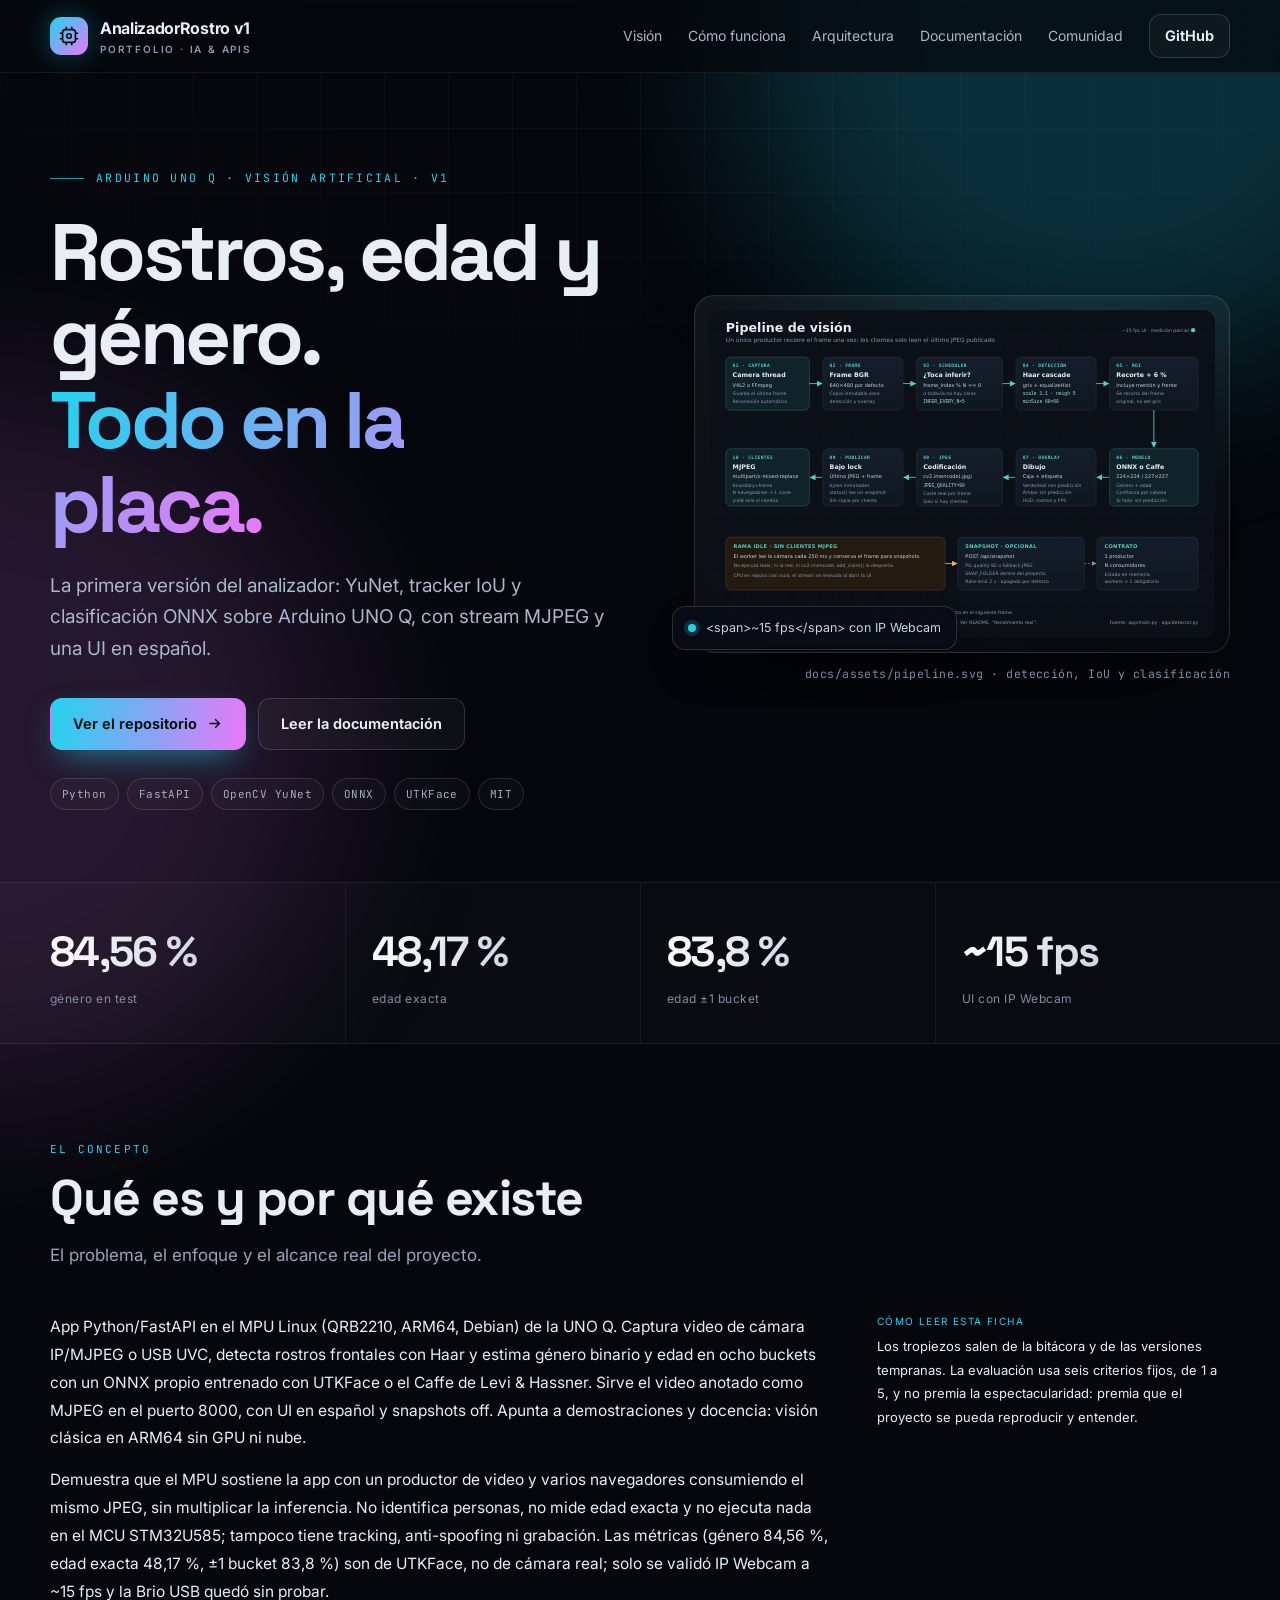
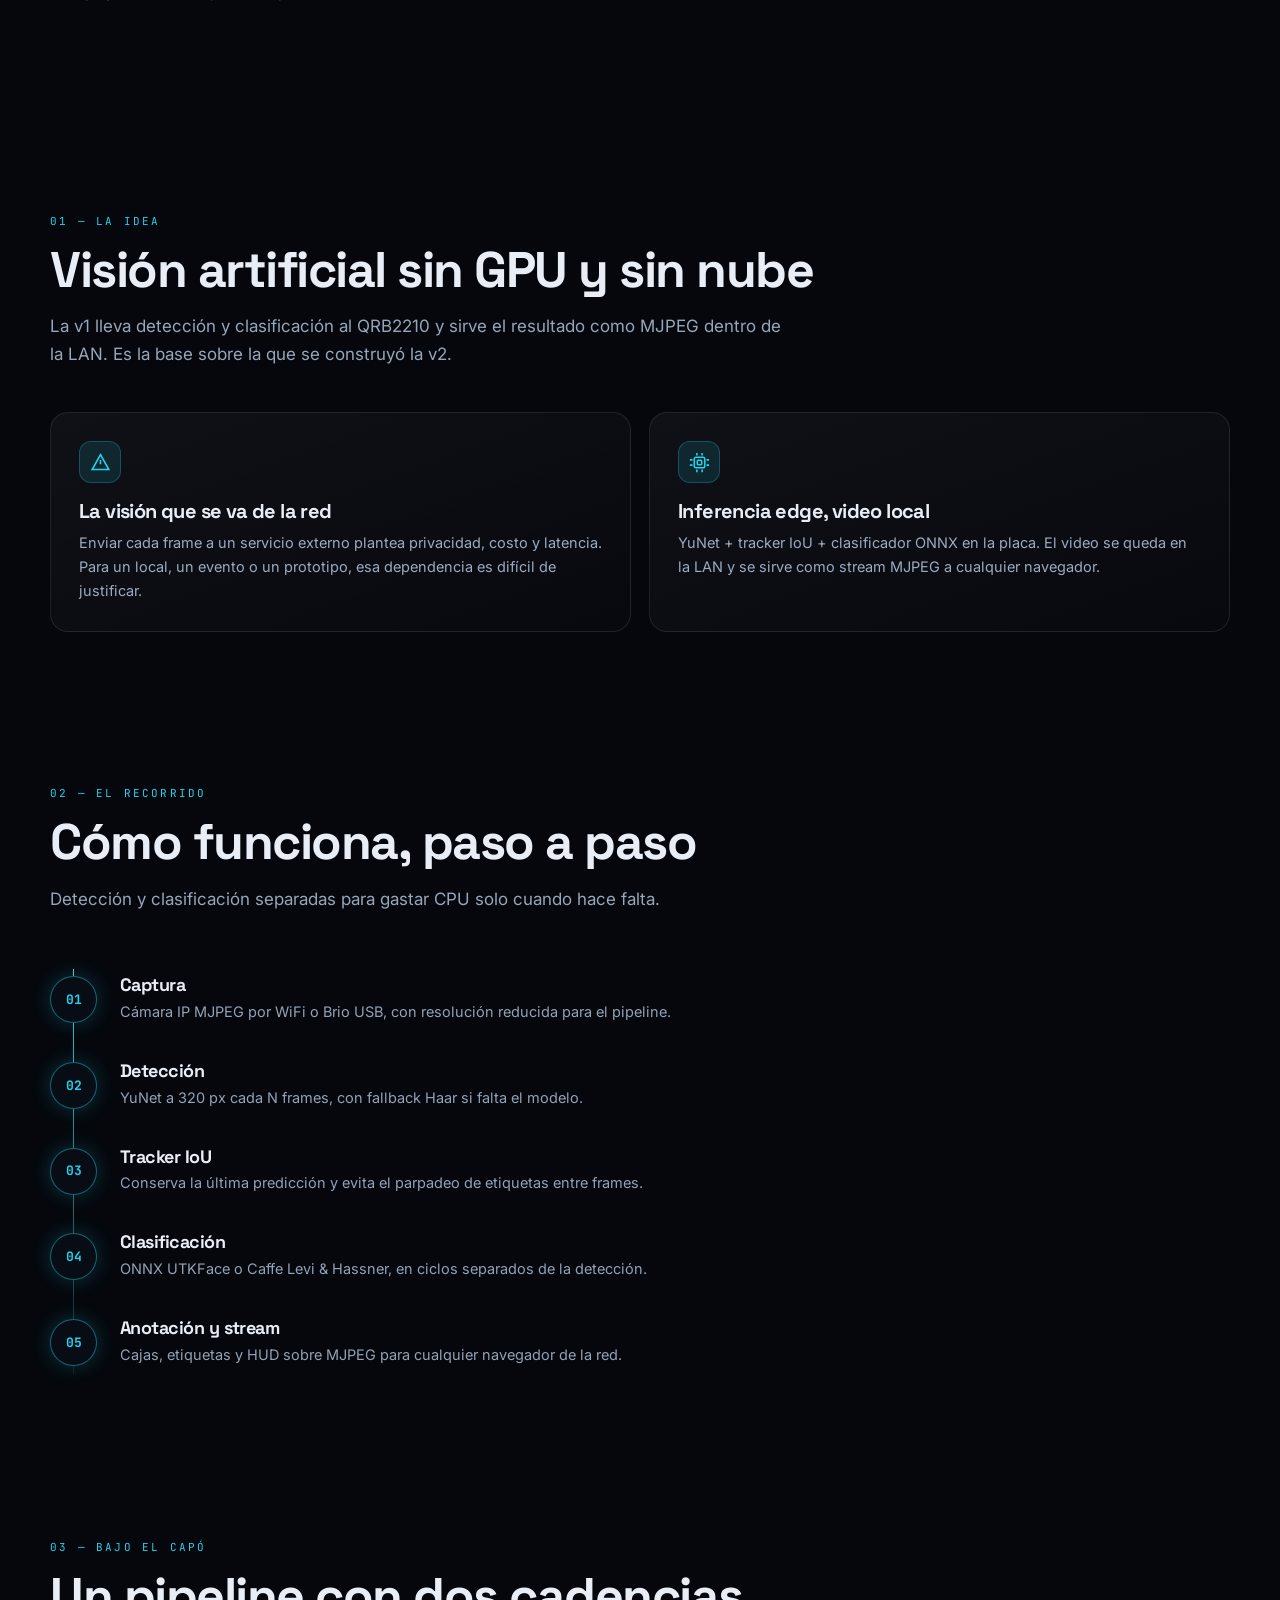
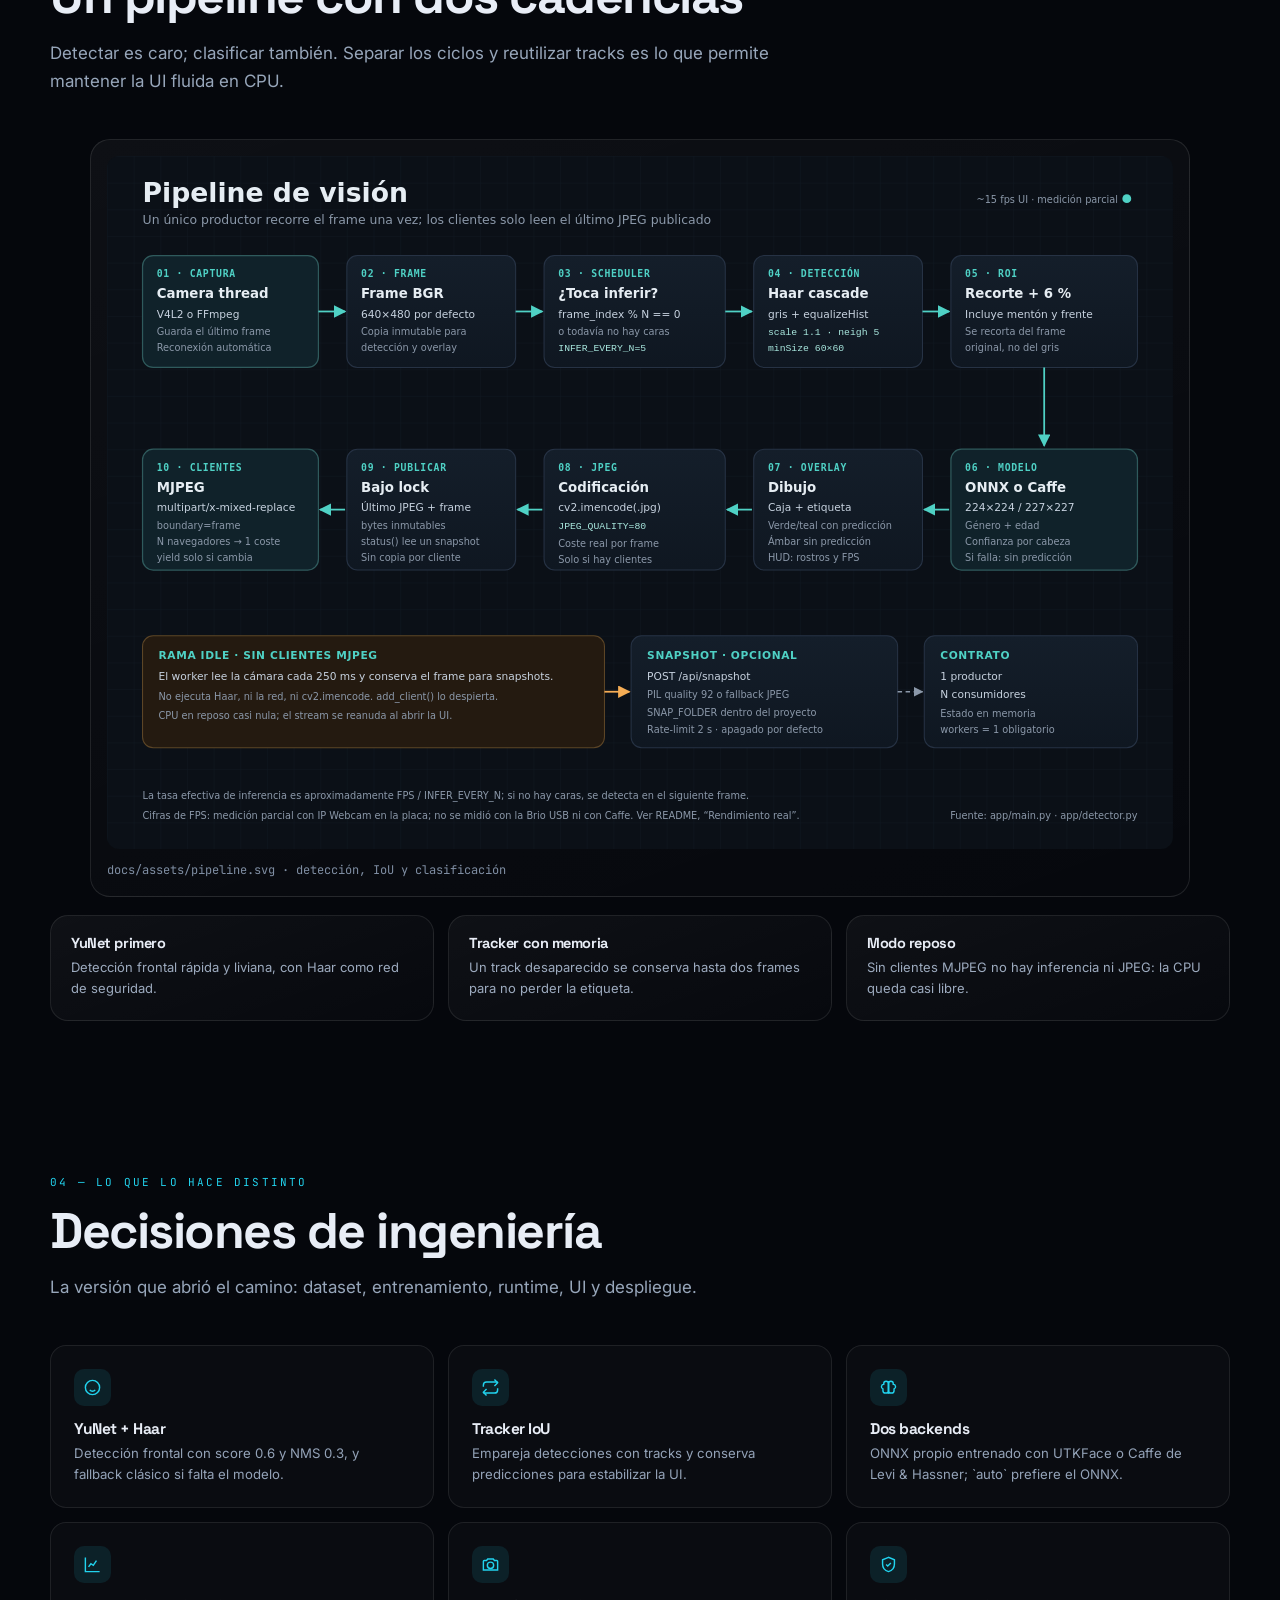
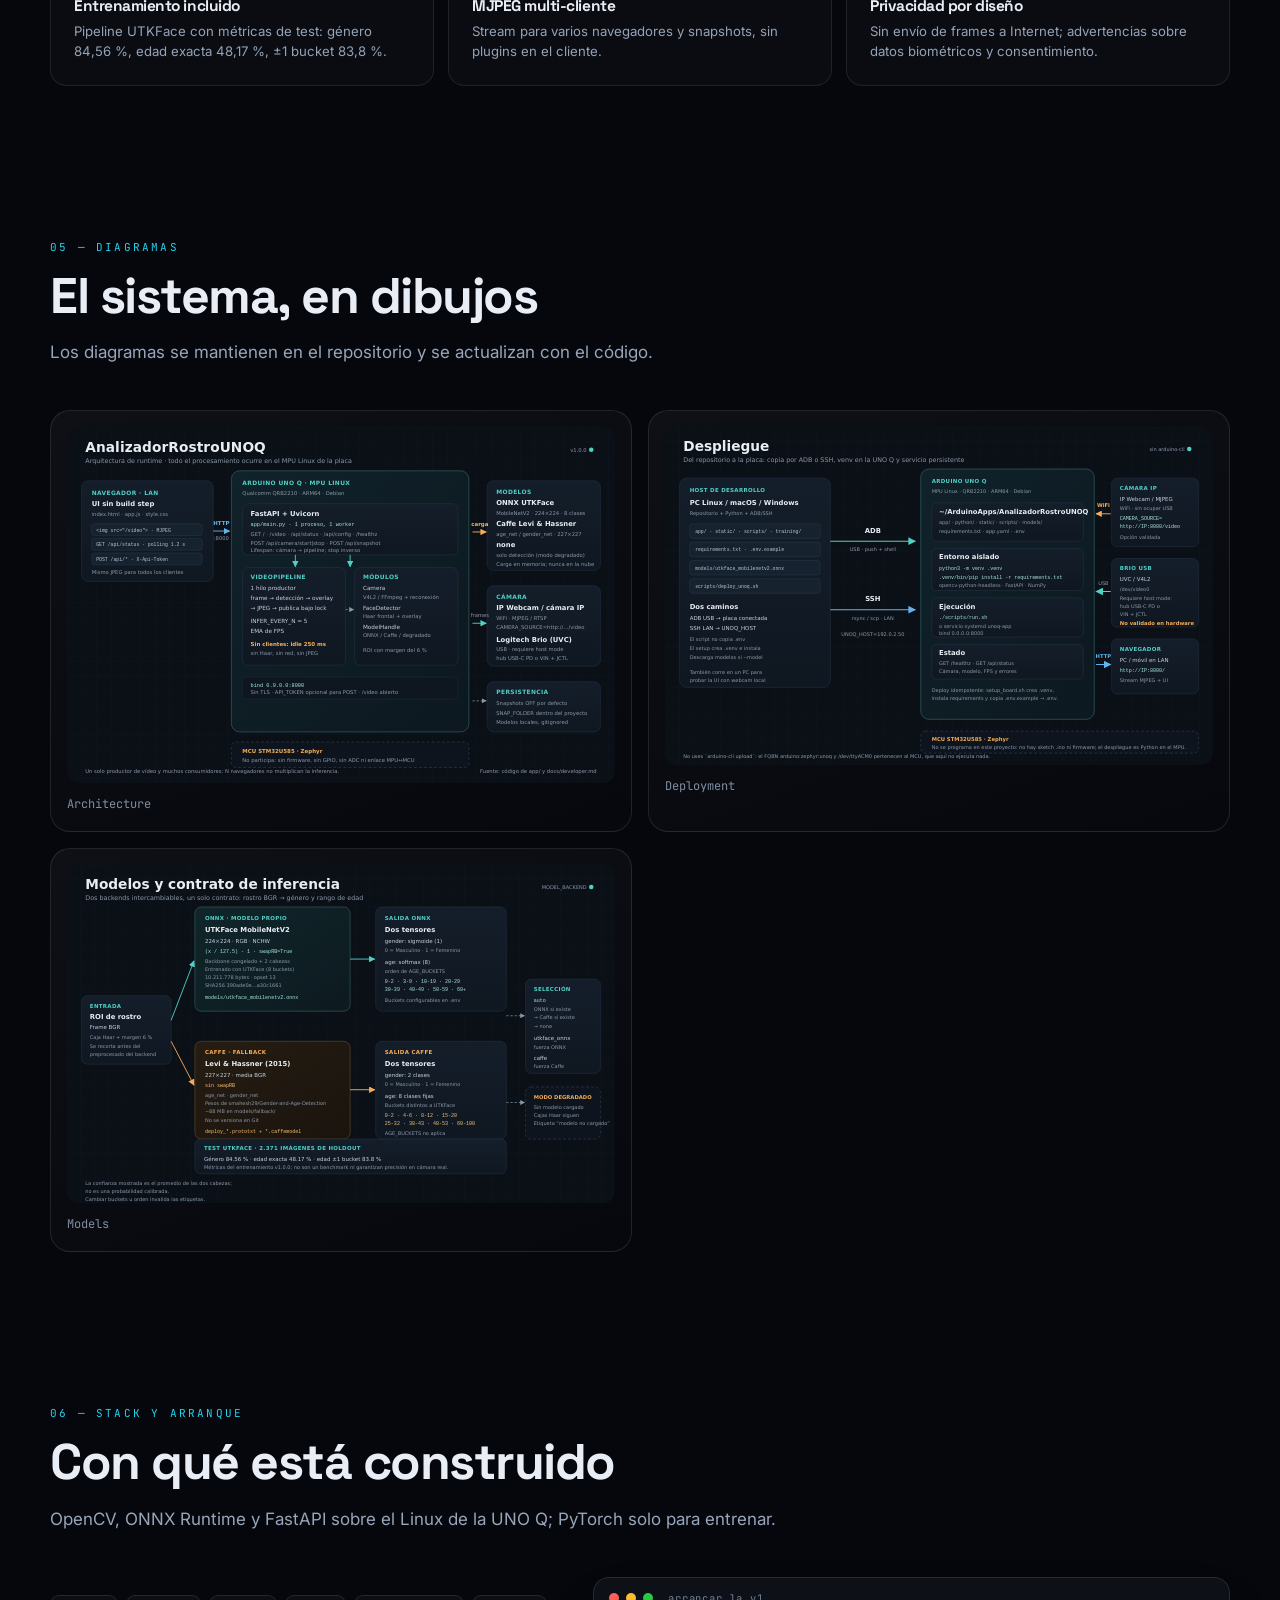
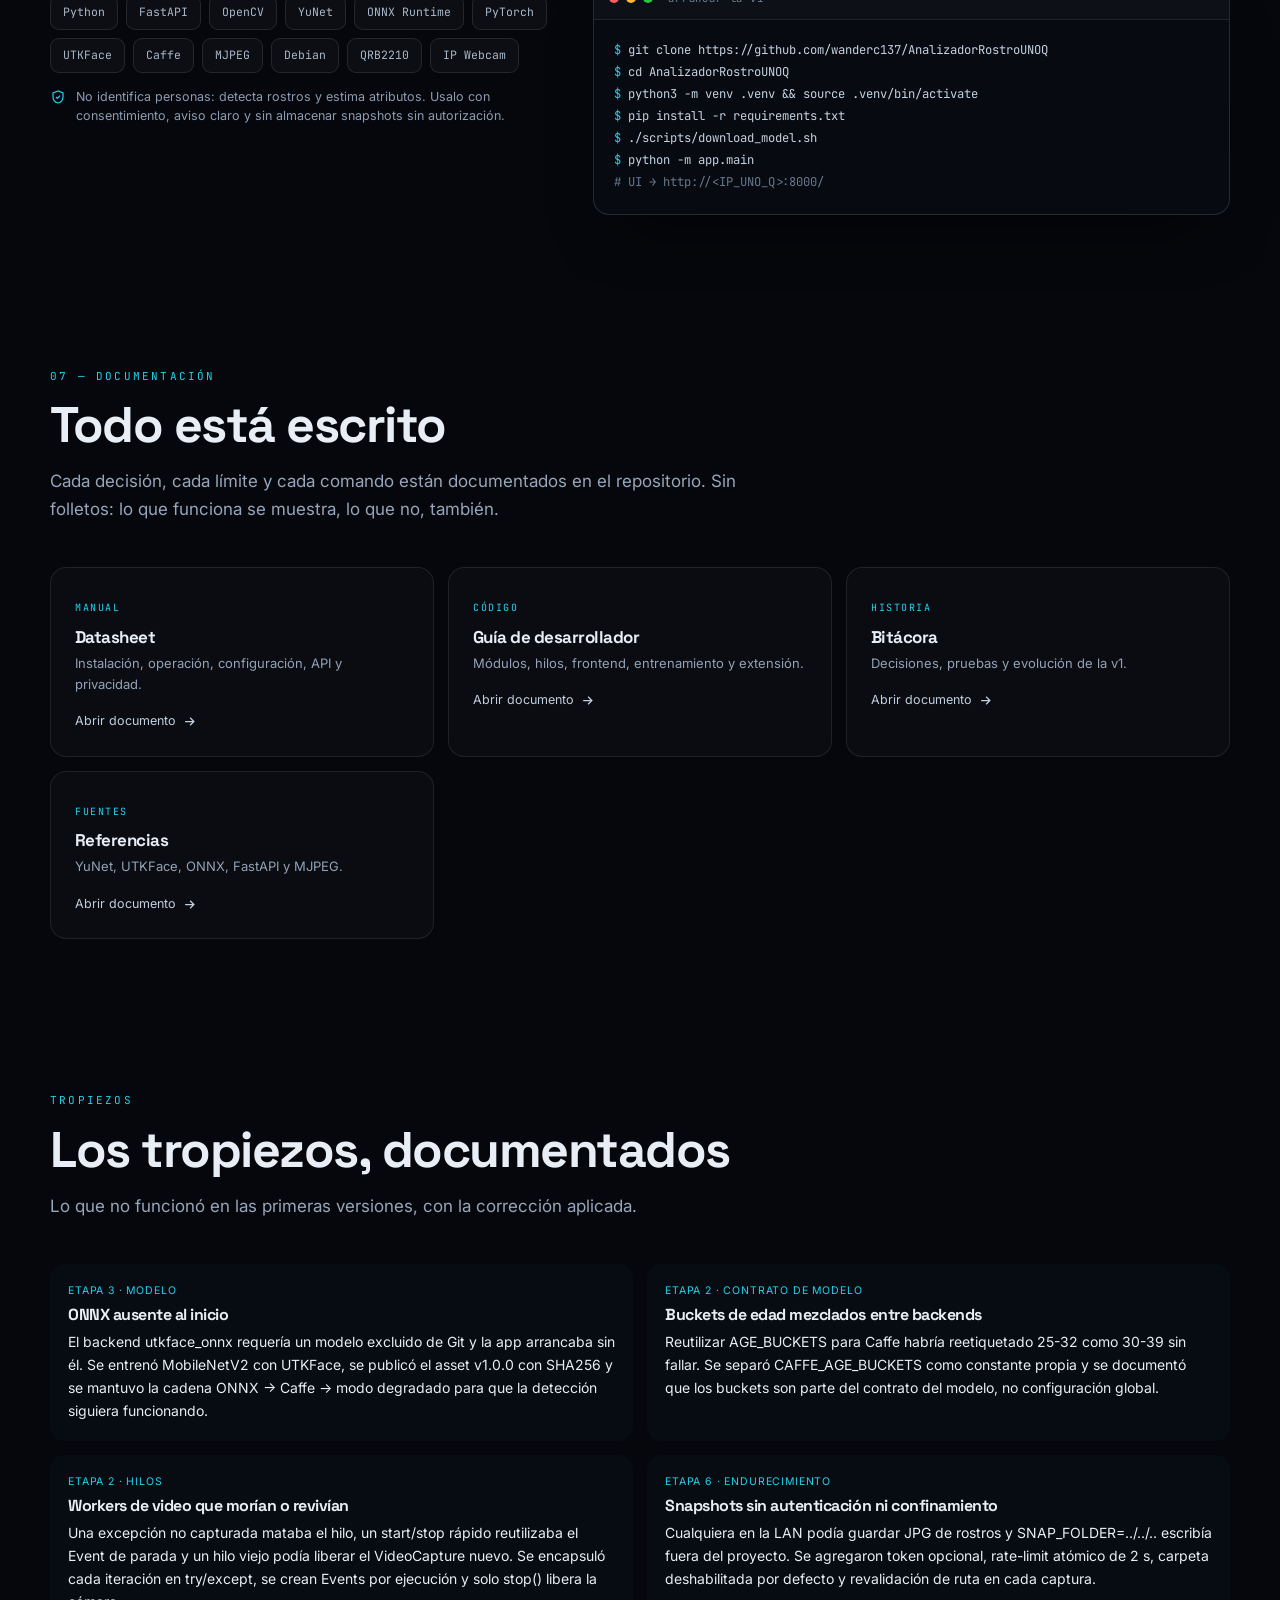
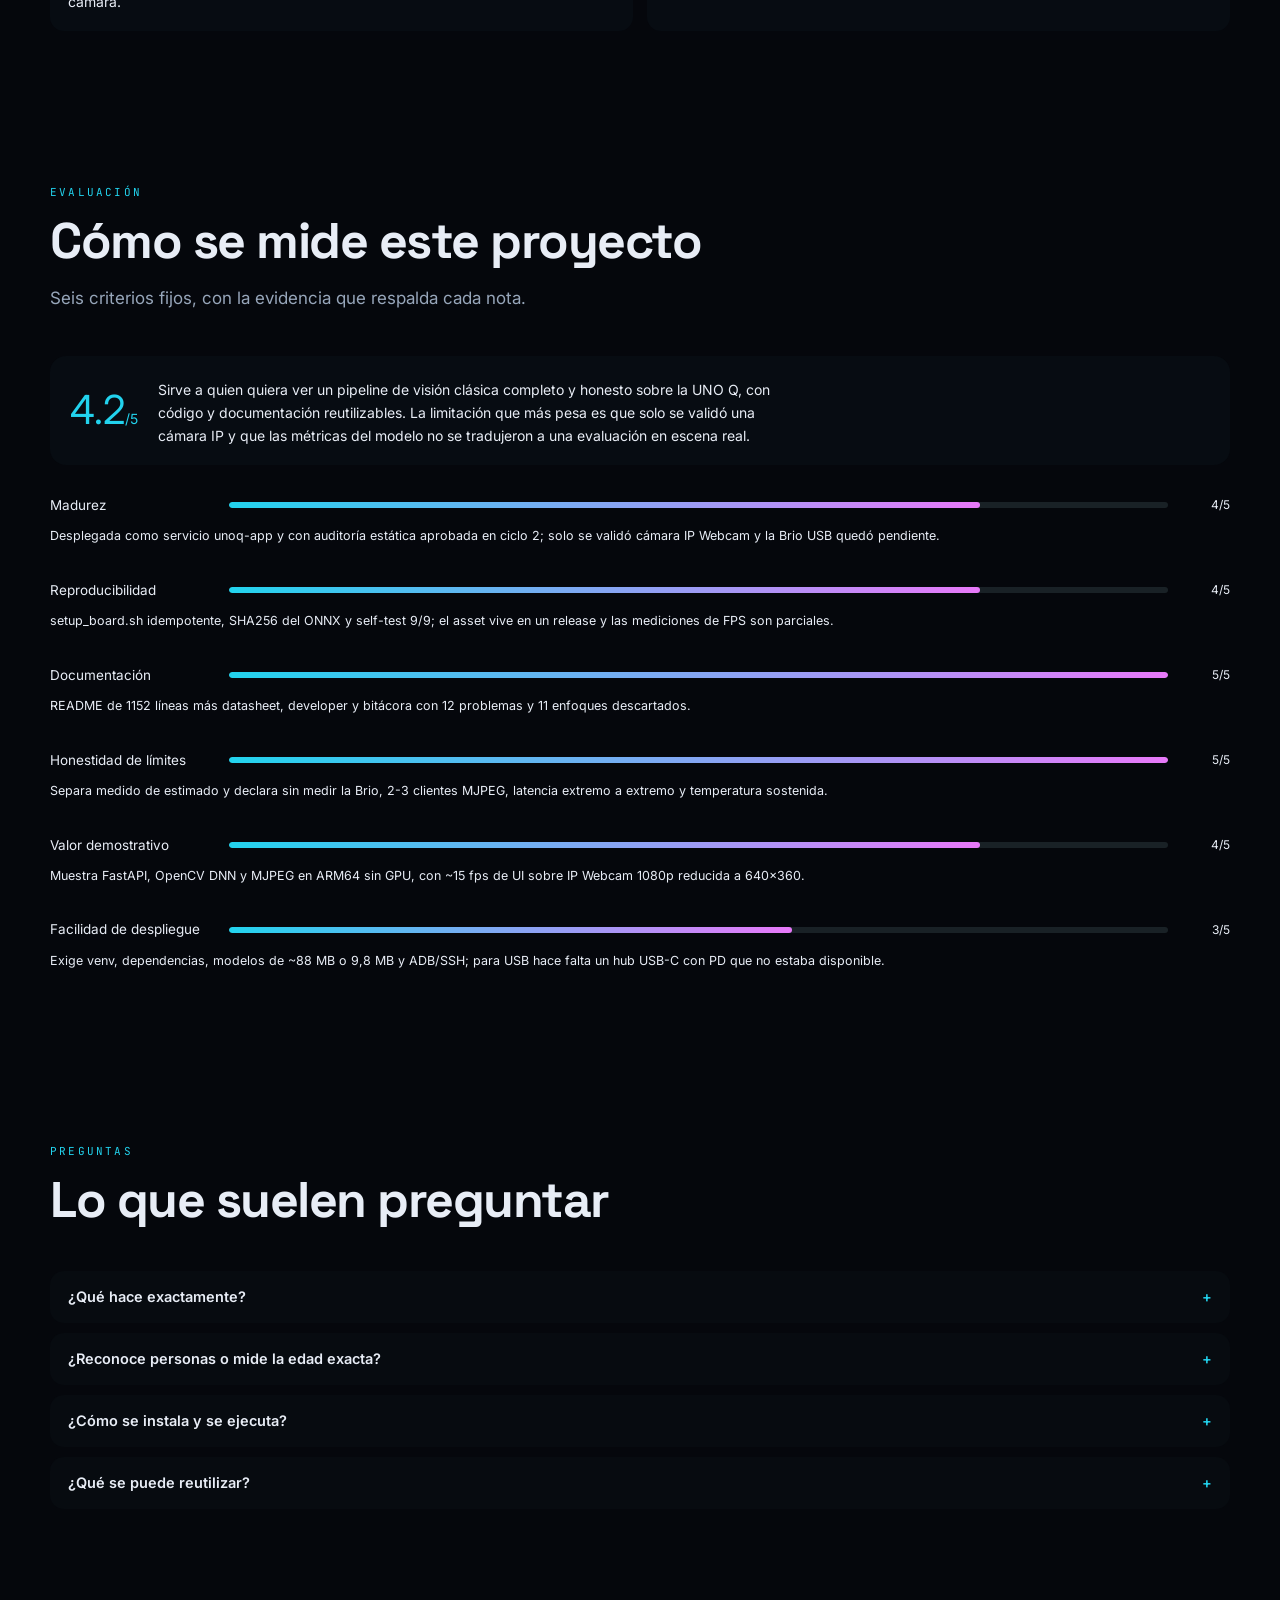
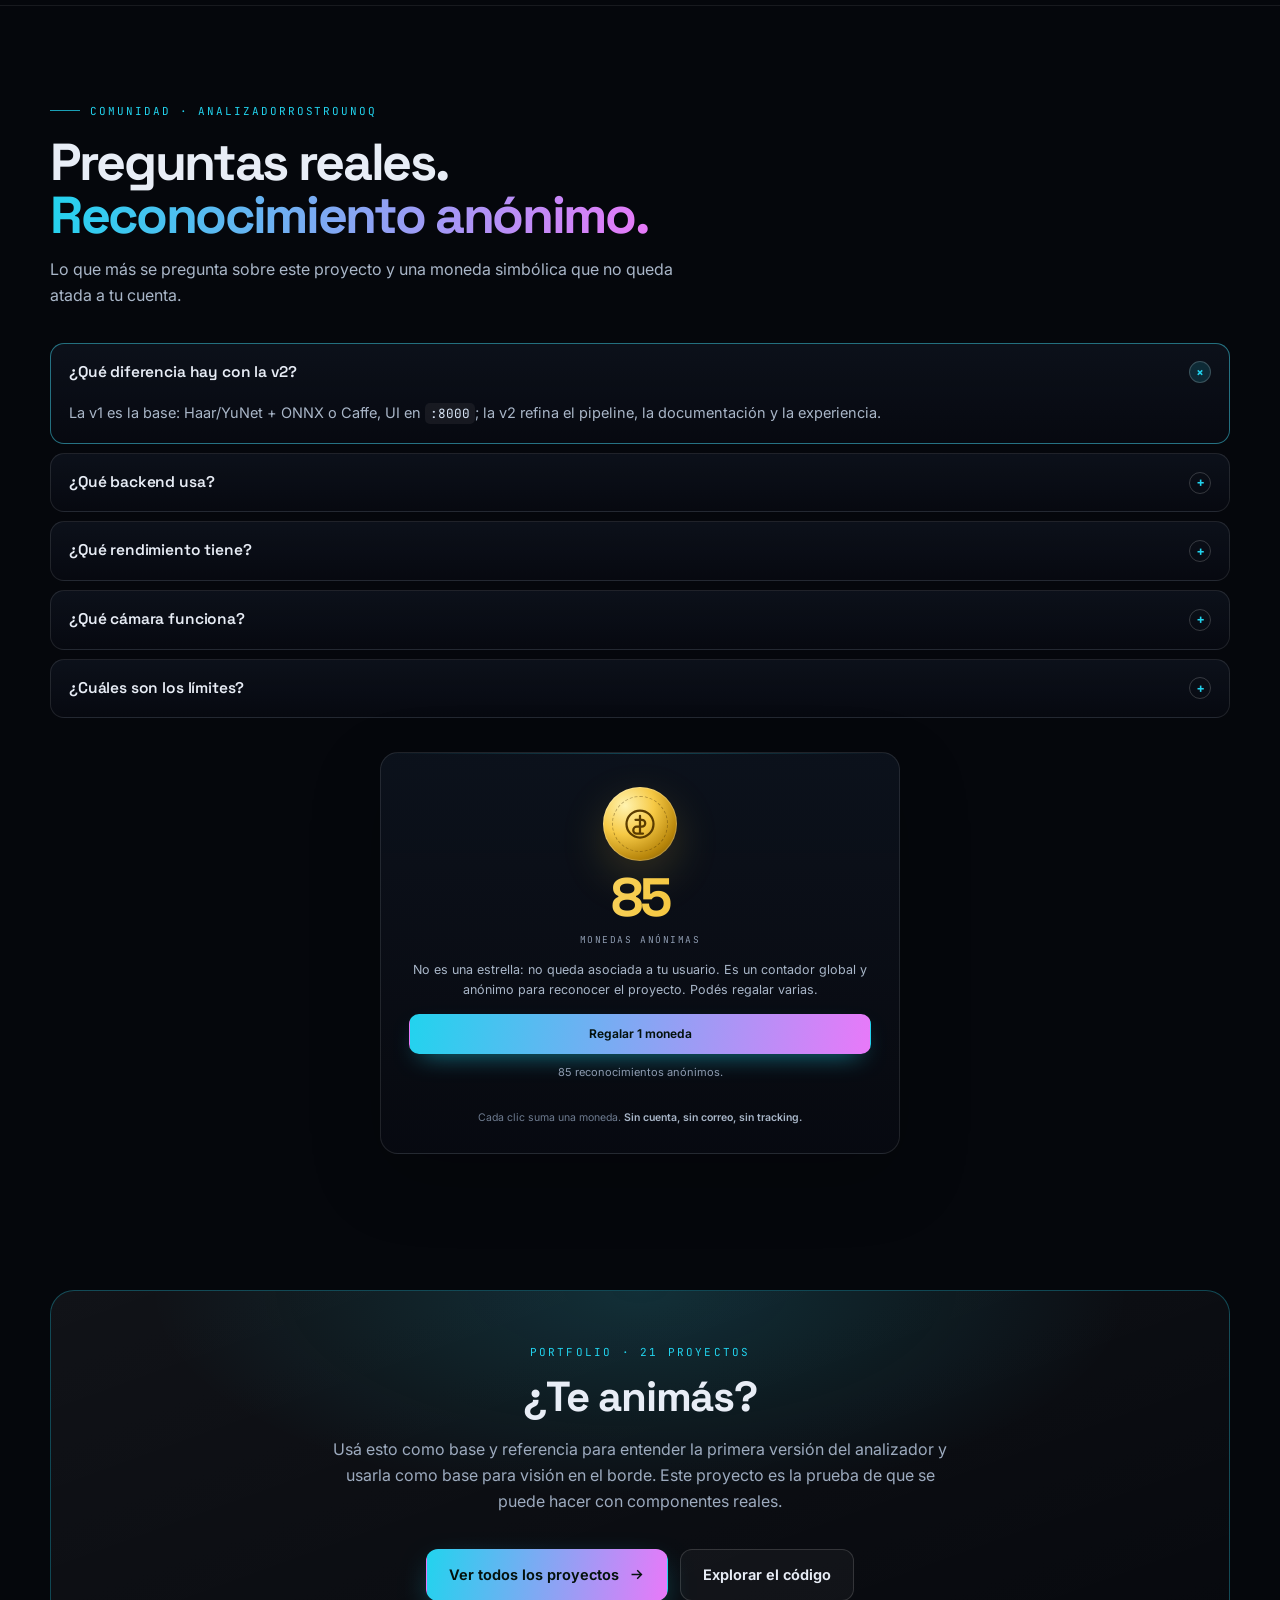
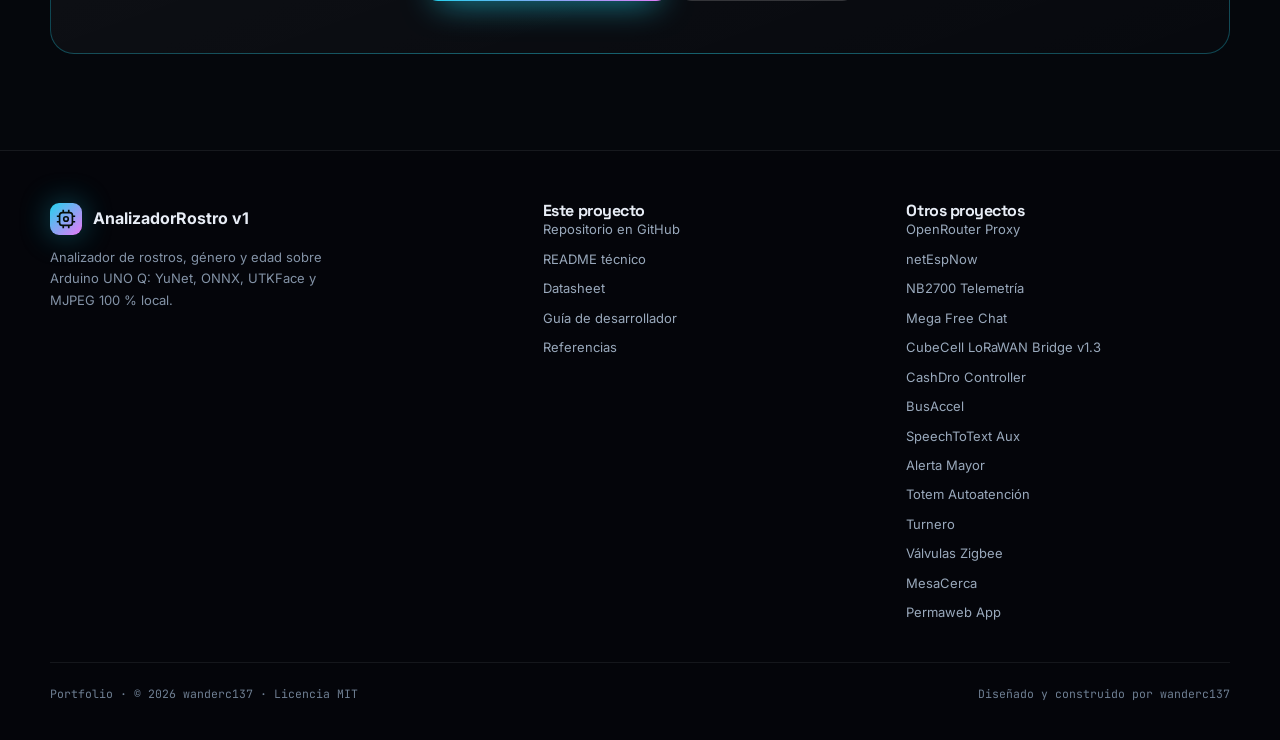
==== commit f82d8ca8: "feat: contador de monedas anónimas con base aleatoria 3-98 (v6)" ====
--- a/docs/index.html
+++ b/docs/index.html
@@ -469,6 +469,6 @@
 })();
 </script>
 <script>window.PORTFOLIO_COMMUNITY = {"account": "wanderc137", "repo": "AnalizadorRostroUNOQ", "coinNamespace": "wanderc137-analizadorrostrounoq-coins-v1", "faqs": [{"q": "¿Qué diferencia hay con la v2?", "a": "La v1 es la base: Haar/YuNet + ONNX o Caffe, UI en <code>:8000</code>; la v2 refina el pipeline, la documentación y la experiencia."}, {"q": "¿Qué backend usa?", "a": "ONNX UTKFace 224×224 o Caffe Levi & Hassner, seleccionable por configuración."}, {"q": "¿Qué rendimiento tiene?", "a": "~15 fps con stream 1920×1080 reducido a 640×360 e inferencia cada 5 frames."}, {"q": "¿Qué cámara funciona?", "a": "La cámara IP fue validada; la Brio USB quedó sin probar por falta de hub PD."}, {"q": "¿Cuáles son los límites?", "a": "Es una versión inicial, con sesgo de dataset y edad aproximada; no usar para decisiones sensibles."}]};</script>
-<script defer="" src="assets/community.js?v=5"></script>
+<script defer="" src="assets/community.js?v=6"></script>
 </body>
 </html>
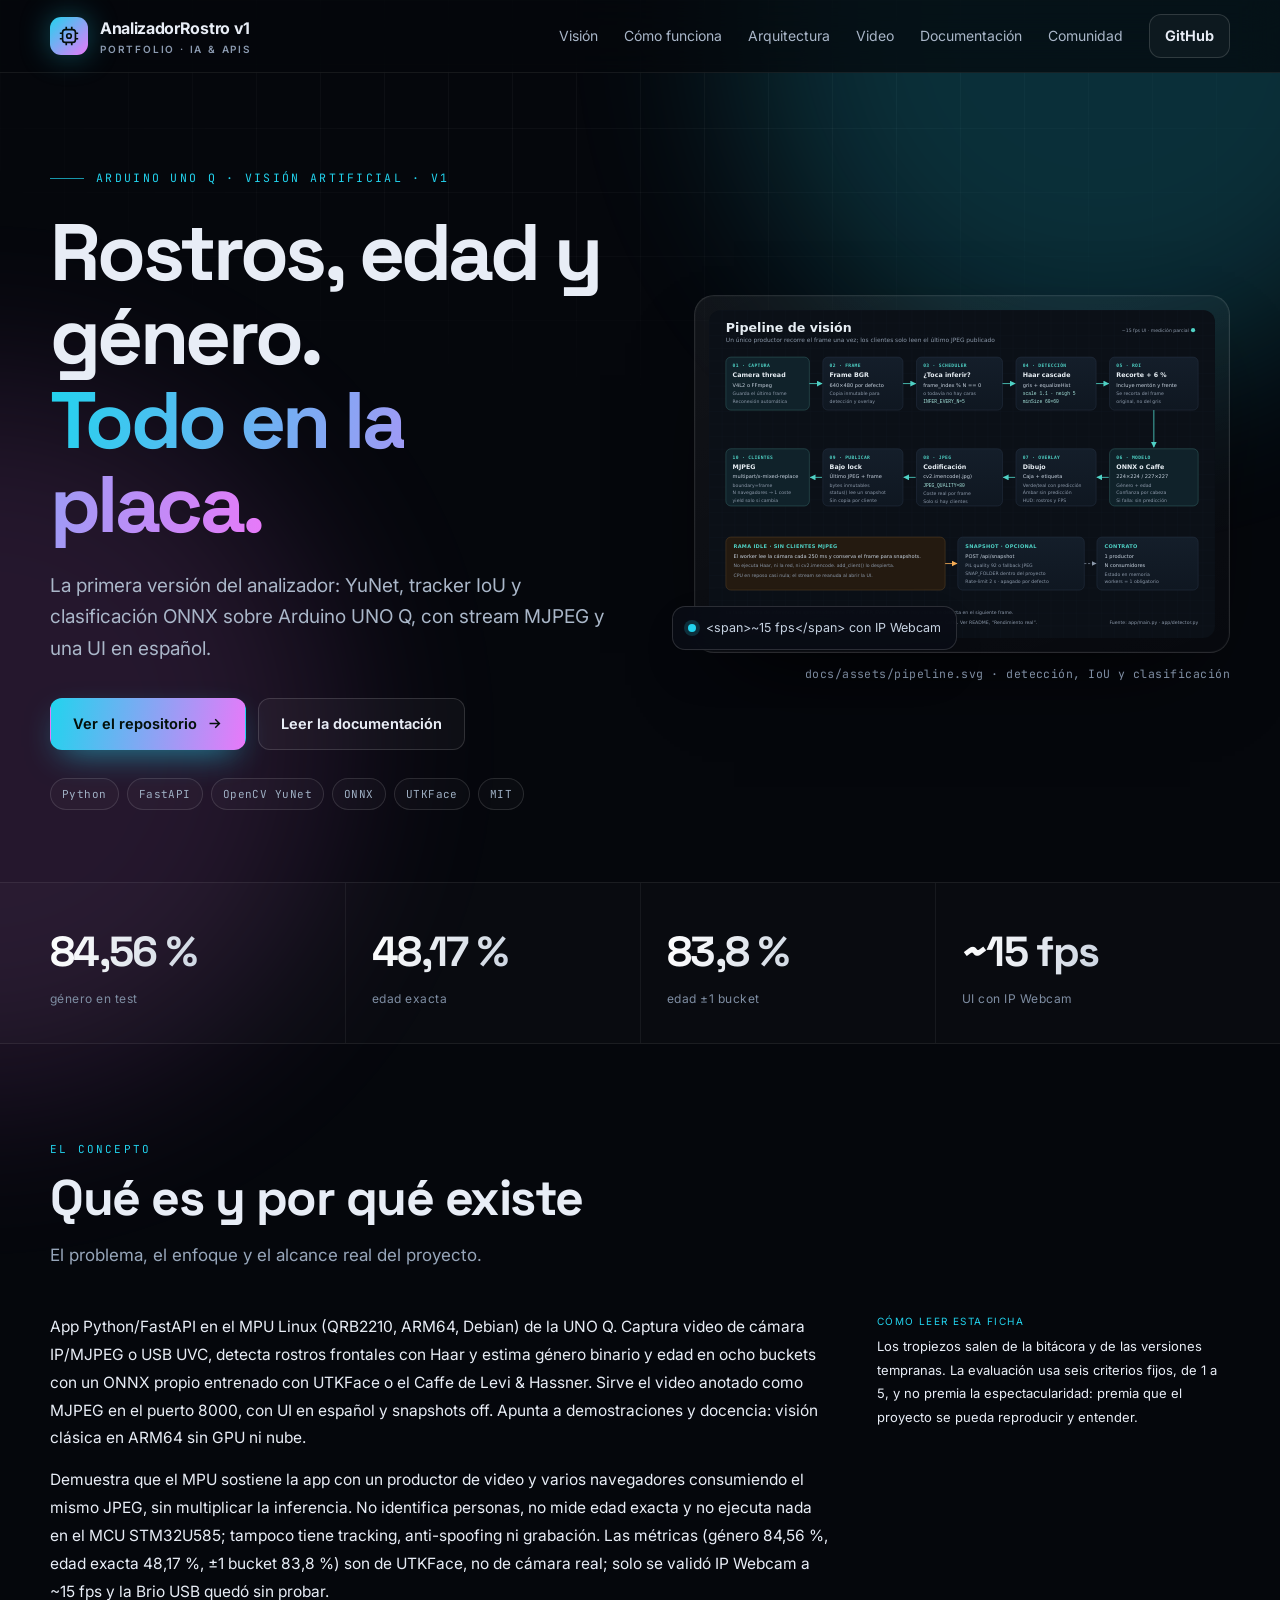
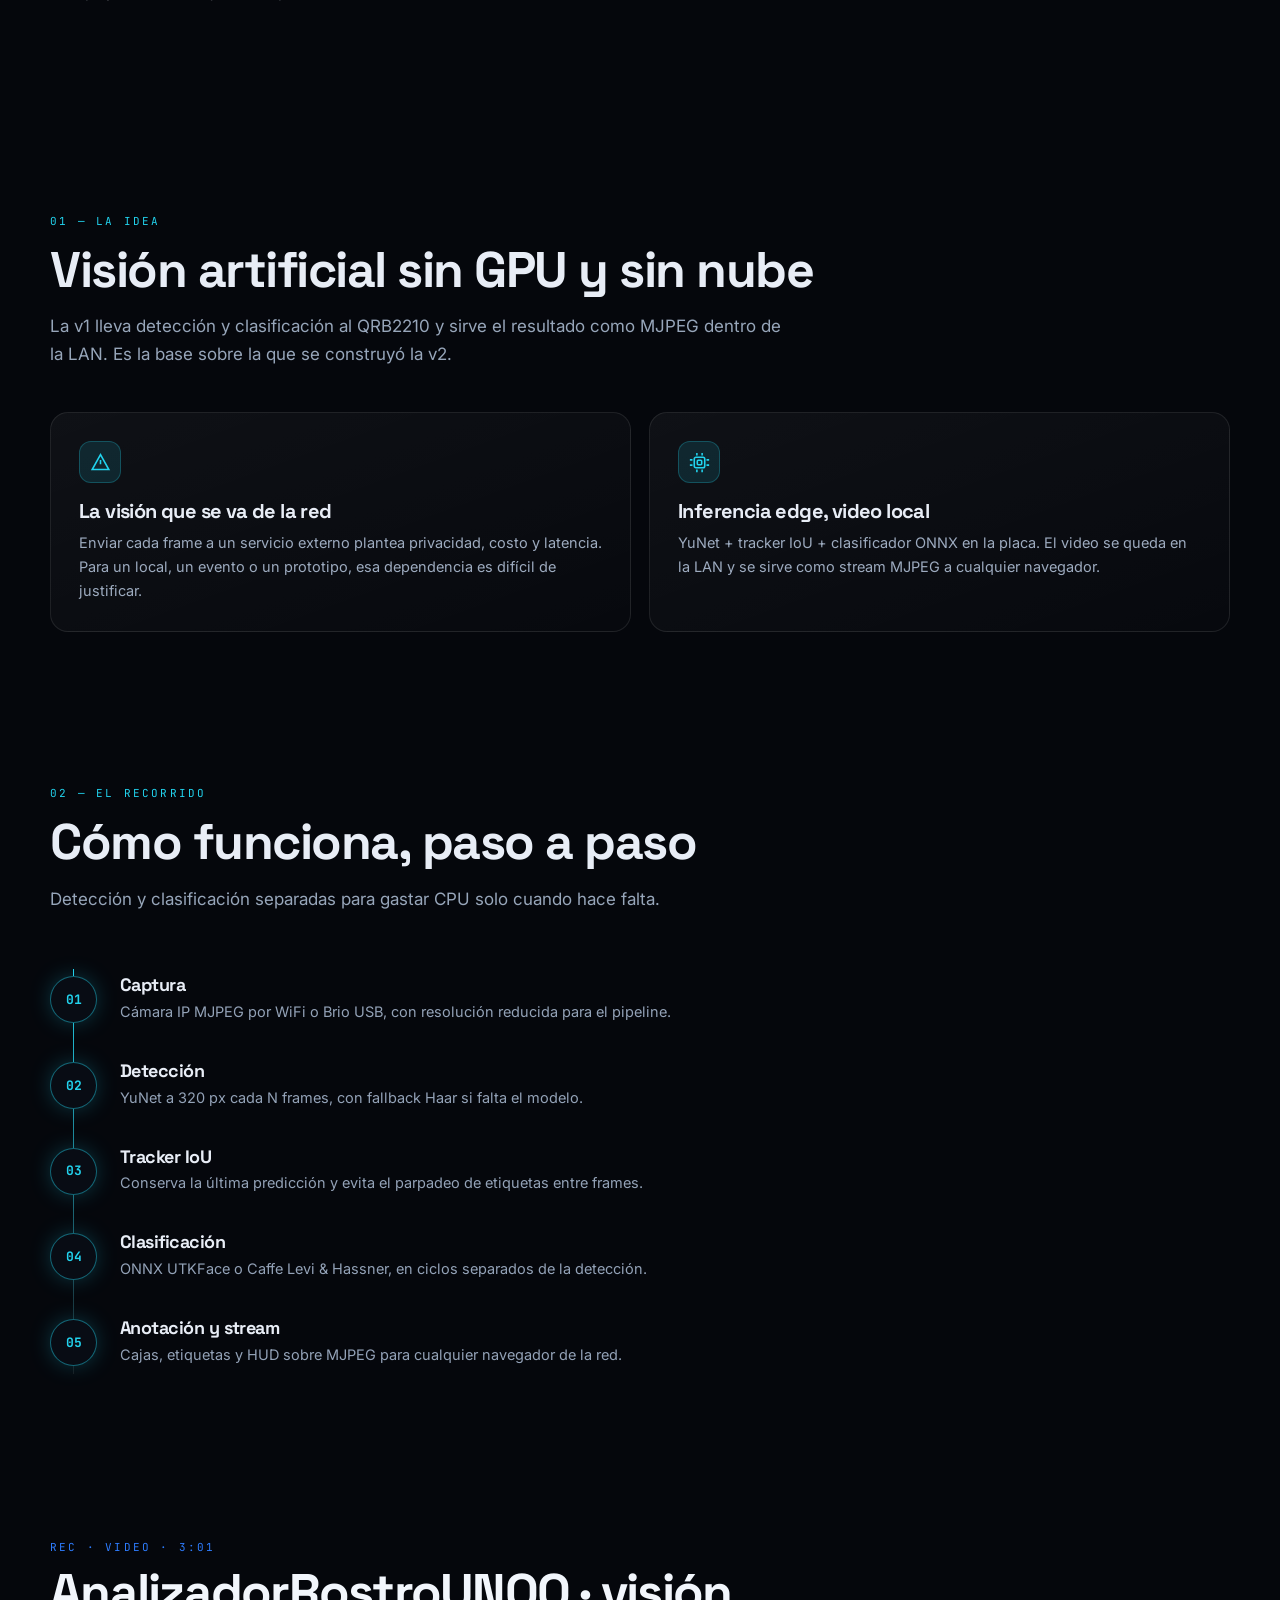
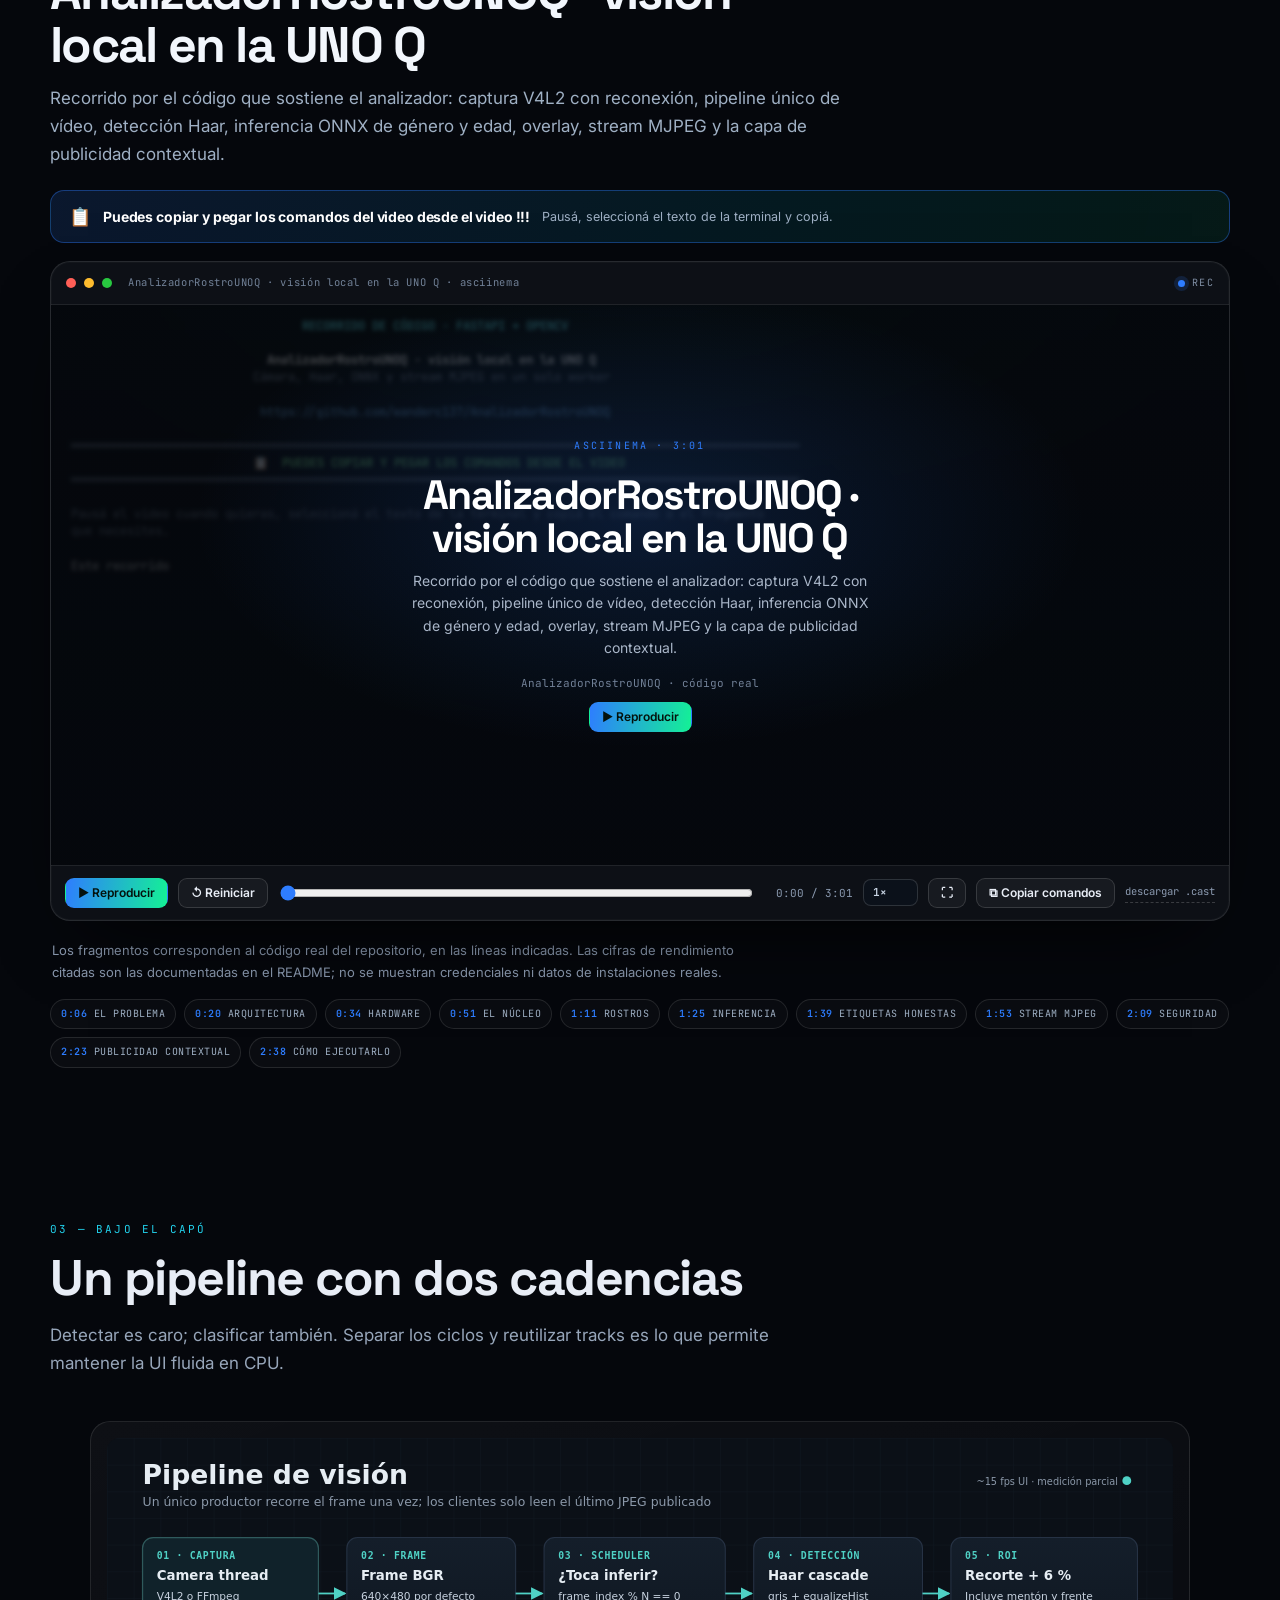
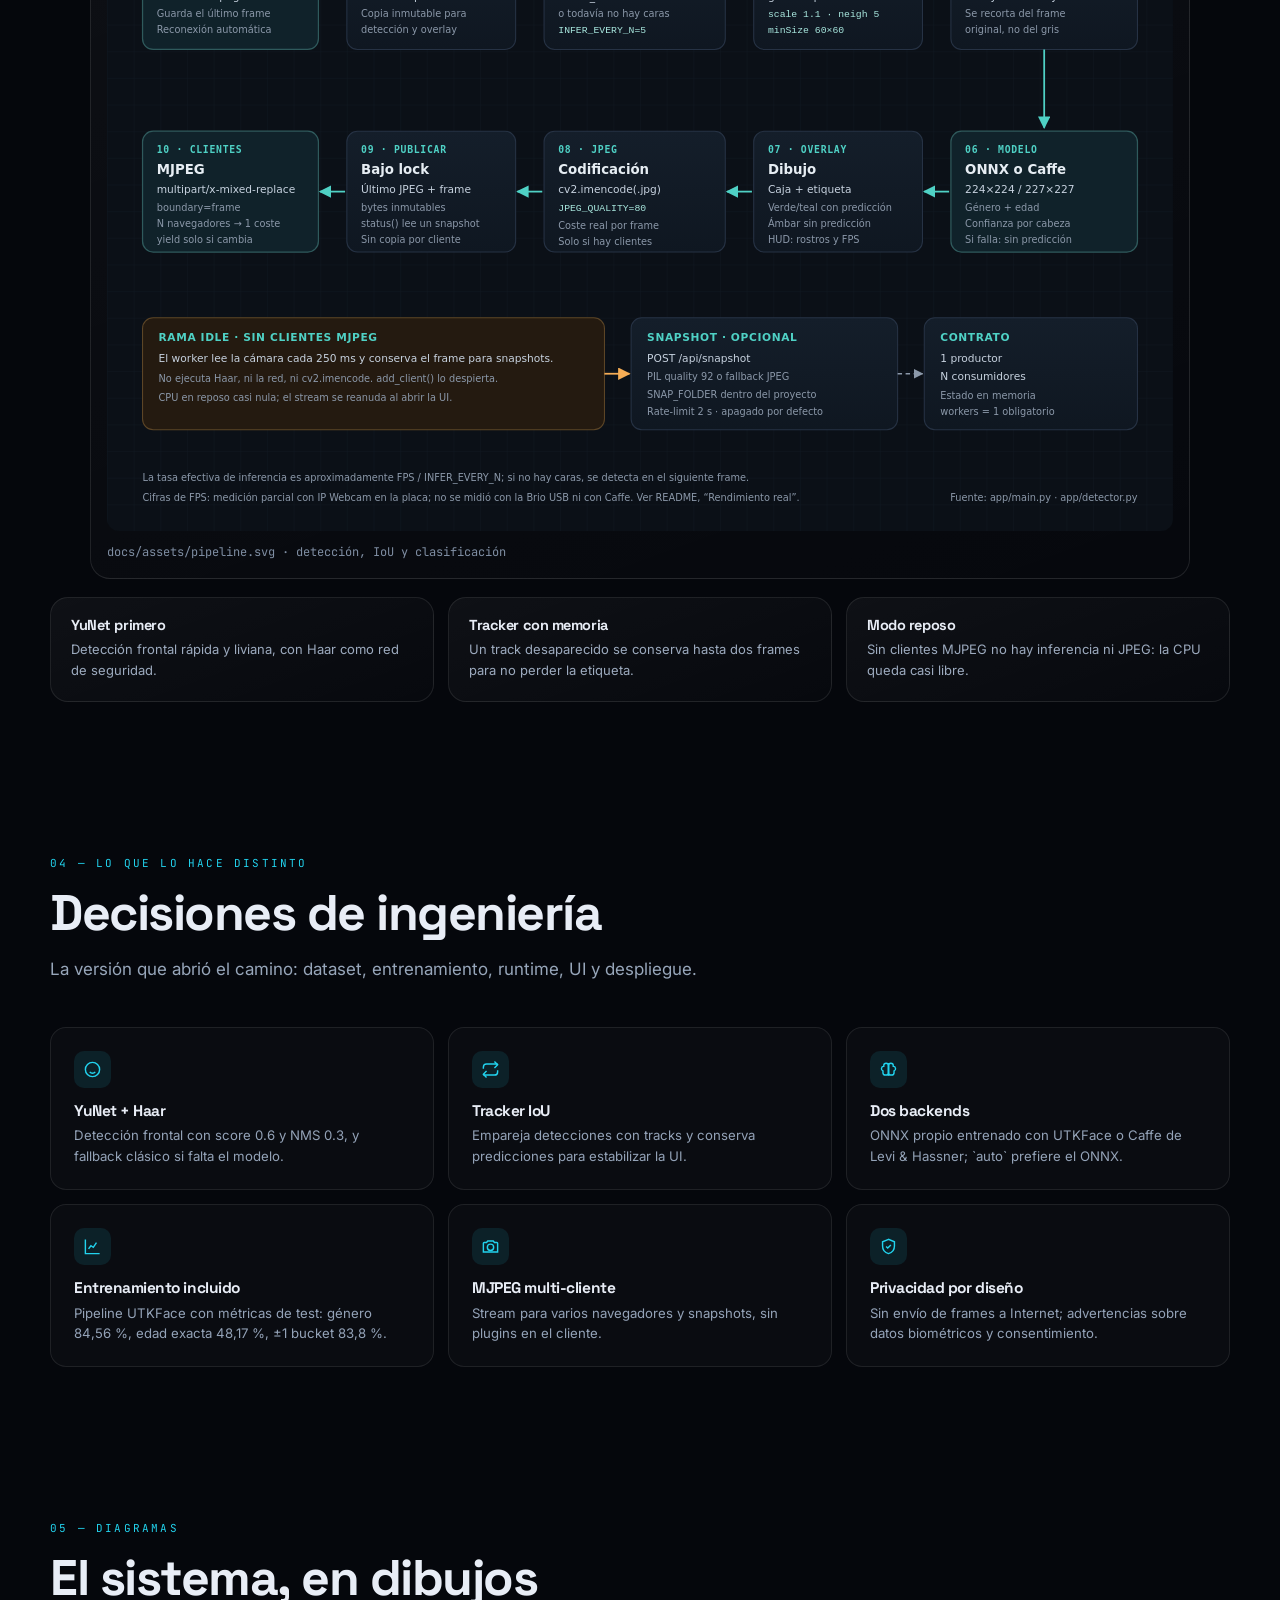
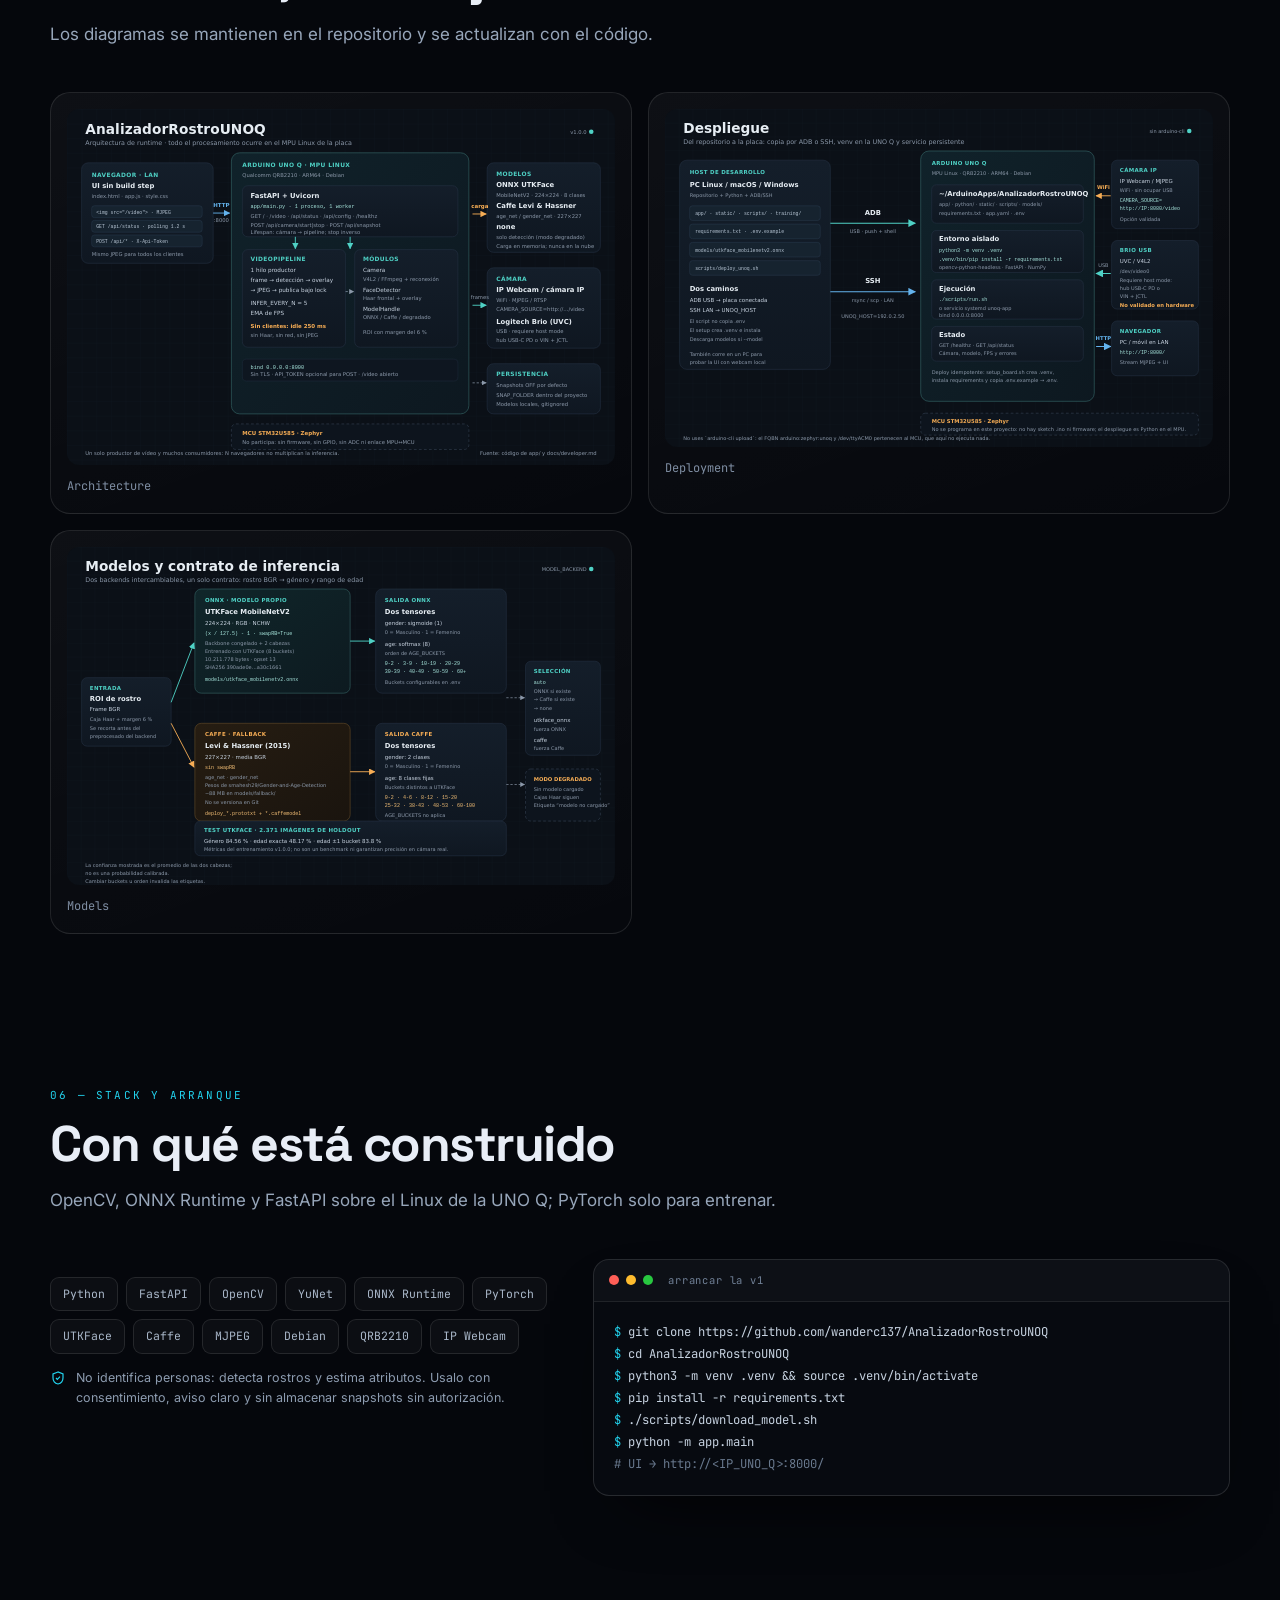
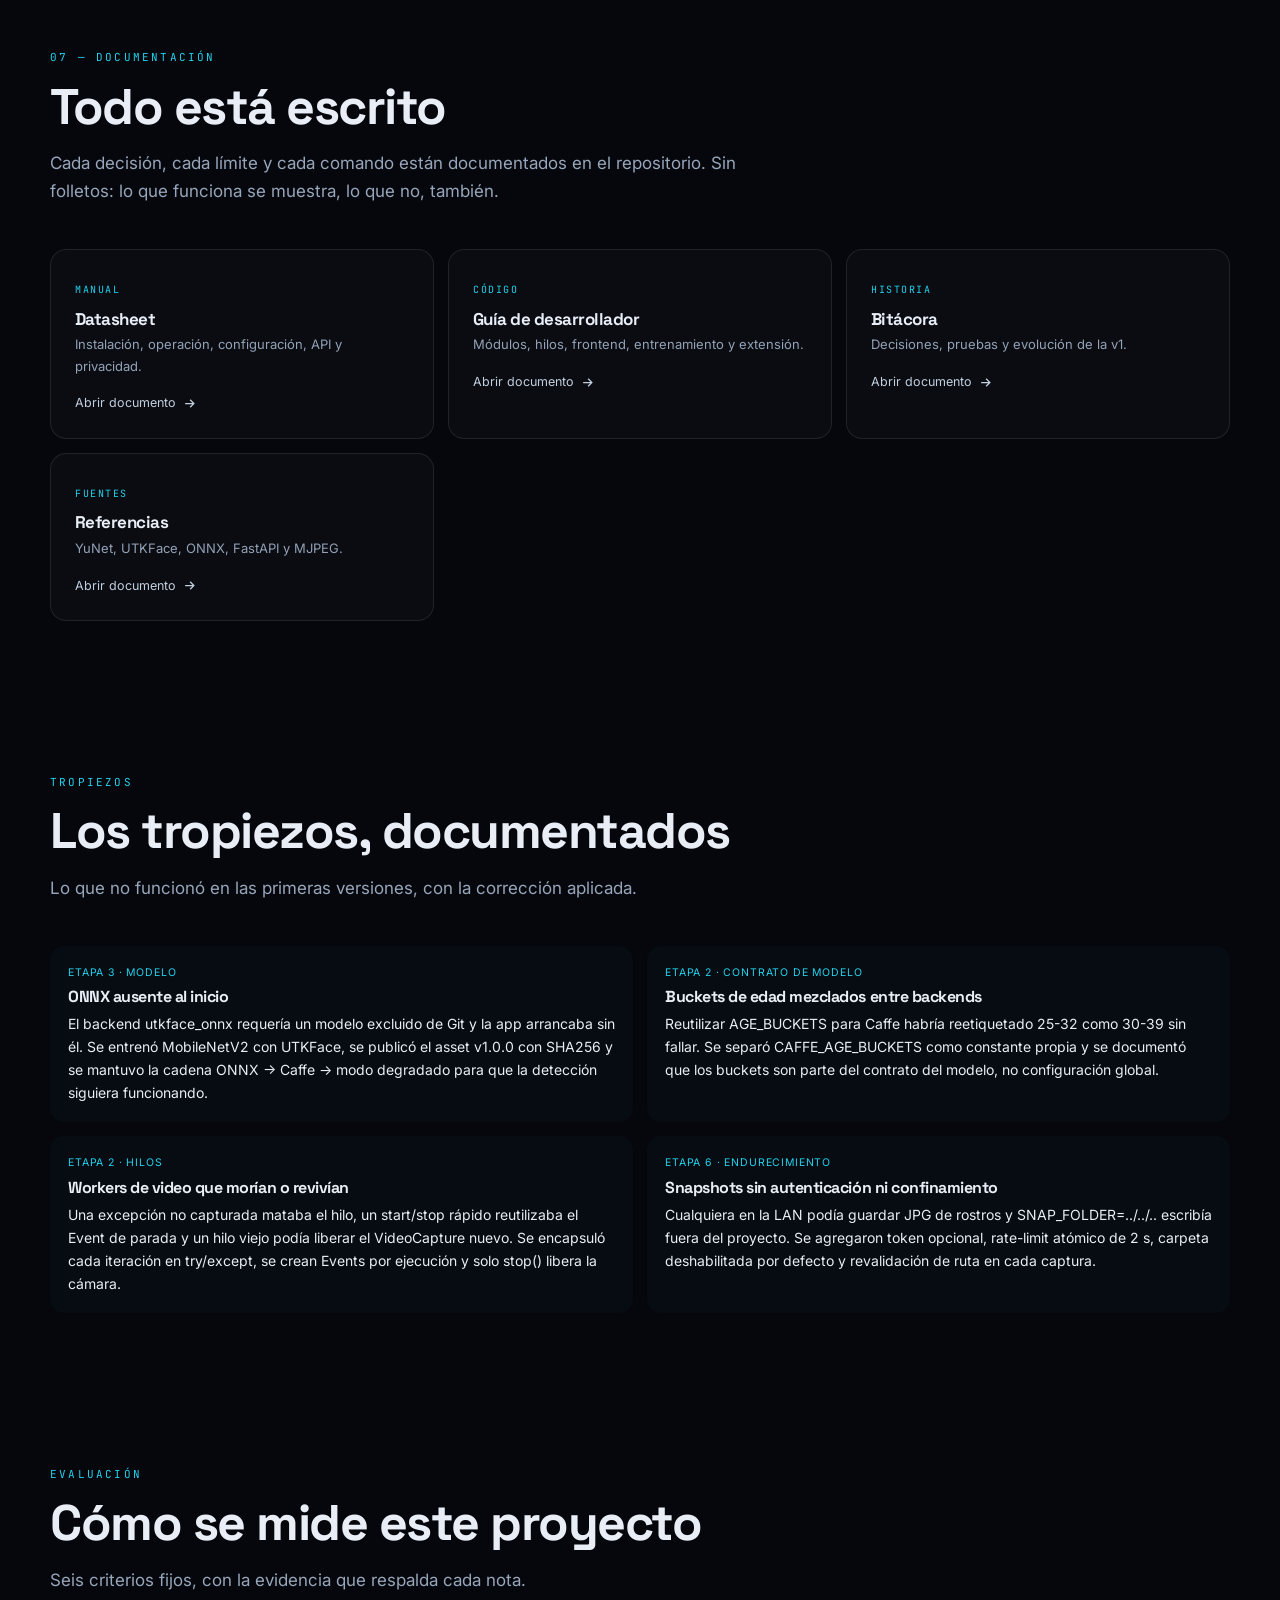
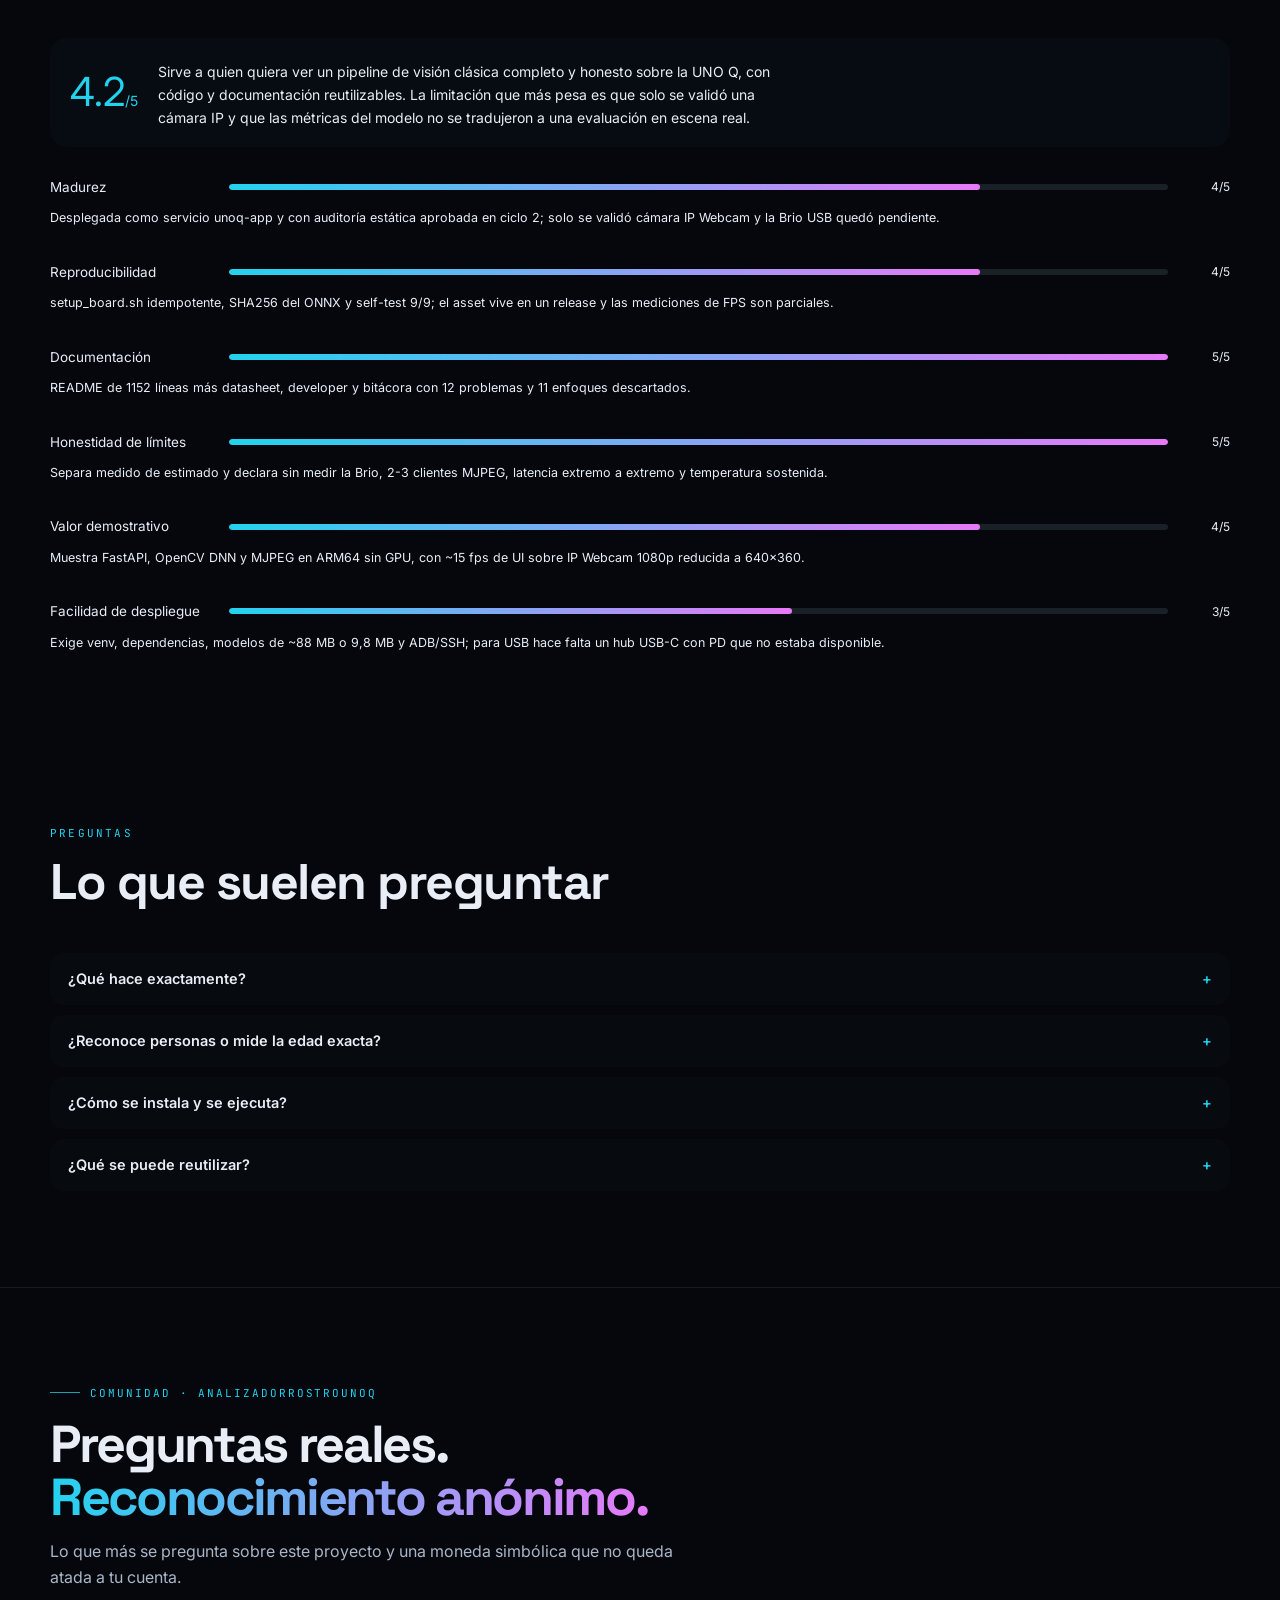
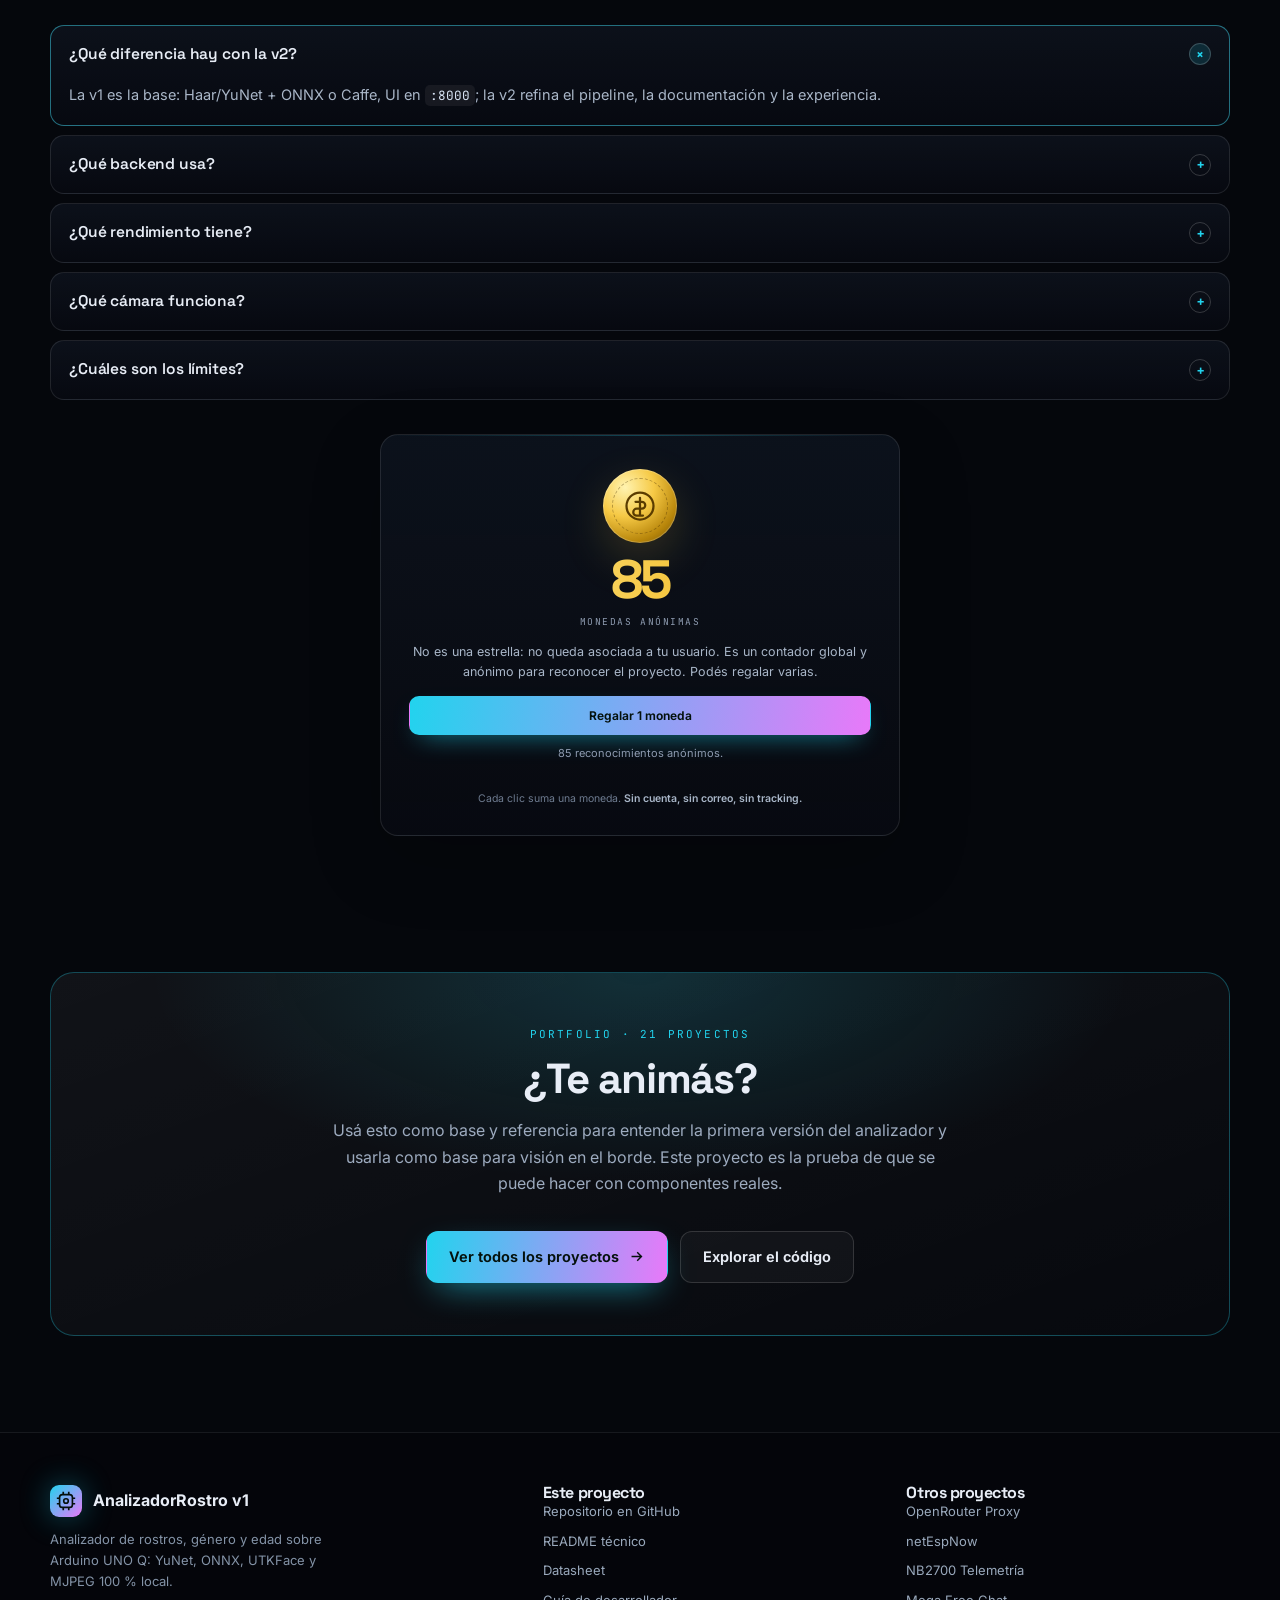
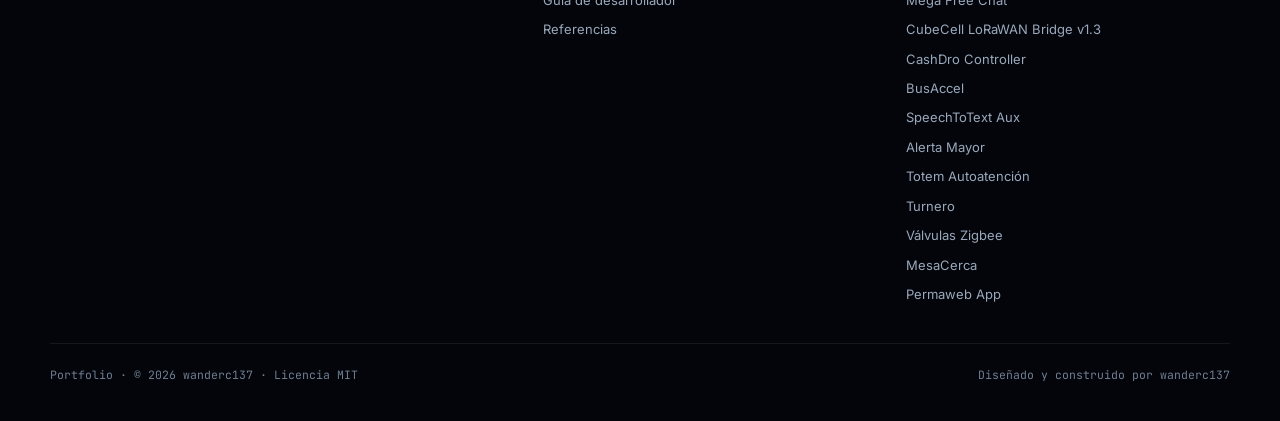
==== commit 287fdaae: "feat: video asciinema explicativo en rec/ y en la página" ====
--- a/docs/index.html
+++ b/docs/index.html
@@ -291,7 +291,8 @@
 @media(max-width:760px){.concept-grid,.fail-grid{grid-template-columns:1fr}.concept-side{border-left:0;padding-left:0}}
 
 </style>
-<link href="assets/community.css?v=5" rel="stylesheet"/></head>
+<link href="assets/community.css?v=5" rel="stylesheet"/><link href="rec/player.css?v=1" rel="stylesheet"/>
+</head>
 <body style="--accent:#22D3EE;--accent2:#E879F9">
 <div class="grid-overlay"></div>
 <div class="glow one"></div>
@@ -306,6 +307,7 @@
 <a href="#problema">Visión</a>
 <a href="#como">Cómo funciona</a>
 <a href="#arquitectura">Arquitectura</a>
+<a href="#video">Video</a>
 <a href="#docs">Documentación</a>
 <a href="#comunidad">Comunidad</a>
 <a class="btn btn-ghost" href="https://github.com/wanderc137/AnalizadorRostroUNOQ" rel="noopener" style="padding:9px 15px" target="_blank">GitHub</a>
@@ -356,6 +358,45 @@
 <div class="timeline reveal"><div class="step"><div class="step-num">01</div><div class="step-body"><h3>Captura</h3><p>Cámara IP MJPEG por WiFi o Brio USB, con resolución reducida para el pipeline.</p></div></div><div class="step"><div class="step-num">02</div><div class="step-body"><h3>Detección</h3><p>YuNet a 320 px cada N frames, con fallback Haar si falta el modelo.</p></div></div><div class="step"><div class="step-num">03</div><div class="step-body"><h3>Tracker IoU</h3><p>Conserva la última predicción y evita el parpadeo de etiquetas entre frames.</p></div></div><div class="step"><div class="step-num">04</div><div class="step-body"><h3>Clasificación</h3><p>ONNX UTKFace o Caffe Levi &amp; Hassner, en ciclos separados de la detección.</p></div></div><div class="step"><div class="step-num">05</div><div class="step-body"><h3>Anotación y stream</h3><p>Cajas, etiquetas y HUD sobre MJPEG para cualquier navegador de la red.</p></div></div></div>
 </div>
 </section>
+
+<section class="section tight rec-section" id="video" style="--accent:#2E7DFF;--accent2:#14F195">
+<div class="wrap">
+<div class="rec-kicker">REC · VIDEO · 3:01</div>
+<h2 class="rec-h2">AnalizadorRostroUNOQ · visión local en la UNO Q</h2>
+<p class="rec-lead">Recorrido por el código que sostiene el analizador: captura V4L2 con reconexión, pipeline único de vídeo, detección Haar, inferencia ONNX de género y edad, overlay, stream MJPEG y la capa de publicidad contextual.</p>
+<div class="rec-banner">
+<span class="rec-banner-icon">📋</span>
+<strong>Puedes copiar y pegar los comandos del video desde el video !!!</strong>
+<span>Pausá, seleccioná el texto de la terminal y copiá.</span>
+</div>
+<div class="rec-shell">
+<div class="rec-bar"><i></i><i></i><i></i><span class="rec-title">AnalizadorRostroUNOQ · visión local en la UNO Q · asciinema</span><span class="rec-rec"><b></b>REC</span></div>
+<div class="rec-screen-wrap">
+<div class="rec-screen" id="rec-screen"></div>
+<div class="rec-poster" id="rec-poster">
+<div class="rec-kicker">ASCIINEMA · 3:01</div>
+<h3>AnalizadorRostroUNOQ · visión local en la UNO Q</h3>
+<p>Recorrido por el código que sostiene el analizador: captura V4L2 con reconexión, pipeline único de vídeo, detección Haar, inferencia ONNX de género y edad, overlay, stream MJPEG y la capa de publicidad contextual.</p>
+<div class="rec-poster-meta">AnalizadorRostroUNOQ · código real</div>
+<button class="rec-btn rec-primary" id="rec-start" type="button">▶ Reproducir</button>
+</div>
+</div>
+<div class="rec-controls">
+<button class="rec-btn rec-primary" id="rec-play" type="button">▶ Reproducir</button>
+<button class="rec-btn" id="rec-restart" type="button">↺ Reiniciar</button>
+<input class="rec-progress" id="rec-range" type="range" min="0" max="1000" value="0" aria-label="Progreso"/>
+<span class="rec-time" id="rec-time">0:00 / 3:01</span>
+<select class="rec-speed" id="rec-speed" aria-label="Velocidad"><option value="1">1×</option><option value="1.25">1.25×</option><option value="1.5">1.5×</option><option value="2">2×</option></select>
+<button class="rec-btn" id="rec-full" type="button" title="Pantalla completa">⛶</button>
+<button class="rec-btn" id="rec-copy" type="button">⧉ Copiar comandos</button>
+<a class="rec-download" href="rec/AnalizadorRostroUNOQ.cast" download>descargar .cast</a>
+</div>
+</div>
+<p class="rec-note">Los fragmentos corresponden al código real del repositorio, en las líneas indicadas. Las cifras de rendimiento citadas son las documentadas en el README; no se muestran credenciales ni datos de instalaciones reales.</p>
+<div class="rec-chapters"><span class="rec-chip"><b>0:06</b> EL PROBLEMA</span><span class="rec-chip"><b>0:20</b> ARQUITECTURA</span><span class="rec-chip"><b>0:34</b> HARDWARE</span><span class="rec-chip"><b>0:51</b> EL NÚCLEO</span><span class="rec-chip"><b>1:11</b> ROSTROS</span><span class="rec-chip"><b>1:25</b> INFERENCIA</span><span class="rec-chip"><b>1:39</b> ETIQUETAS HONESTAS</span><span class="rec-chip"><b>1:53</b> STREAM MJPEG</span><span class="rec-chip"><b>2:09</b> SEGURIDAD</span><span class="rec-chip"><b>2:23</b> PUBLICIDAD CONTEXTUAL</span><span class="rec-chip"><b>2:38</b> CÓMO EJECUTARLO</span></div>
+</div>
+</section>
+
 <section class="section tight" id="arquitectura">
 <div class="wrap">
 <div class="section-head reveal">
@@ -470,5 +511,7 @@
 </script>
 <script>window.PORTFOLIO_COMMUNITY = {"account": "wanderc137", "repo": "AnalizadorRostroUNOQ", "coinNamespace": "wanderc137-analizadorrostrounoq-coins-v1", "faqs": [{"q": "¿Qué diferencia hay con la v2?", "a": "La v1 es la base: Haar/YuNet + ONNX o Caffe, UI en <code>:8000</code>; la v2 refina el pipeline, la documentación y la experiencia."}, {"q": "¿Qué backend usa?", "a": "ONNX UTKFace 224×224 o Caffe Levi & Hassner, seleccionable por configuración."}, {"q": "¿Qué rendimiento tiene?", "a": "~15 fps con stream 1920×1080 reducido a 640×360 e inferencia cada 5 frames."}, {"q": "¿Qué cámara funciona?", "a": "La cámara IP fue validada; la Brio USB quedó sin probar por falta de hub PD."}, {"q": "¿Cuáles son los límites?", "a": "Es una versión inicial, con sesgo de dataset y edad aproximada; no usar para decisiones sensibles."}]};</script>
 <script defer="" src="assets/community.js?v=6"></script>
+<script defer src="rec/AnalizadorRostroUNOQ.cast.js?v=1"></script>
+<script defer src="rec/player.js?v=1"></script>
 </body>
 </html>
--- a/docs/rec/player.css
+++ b/docs/rec/player.css
@@ -0,0 +1,168 @@
+/* Reproductor asciinema inline reutilizable para las páginas de wanderc137. */
+.rec-section{position:relative;z-index:1}
+.rec-section .rec-kicker{
+  font-family:'JetBrains Mono',ui-monospace,monospace;
+  font-size:11px;letter-spacing:.2em;text-transform:uppercase;
+  color:var(--accent,#2E7DFF);margin:0 0 10px;
+}
+.rec-section .rec-h2{
+  font-family:'Space Grotesk','Inter',sans-serif;
+  font-size:clamp(28px,4.6vw,50px);line-height:1.06;letter-spacing:-.035em;
+  color:#f2f6fc;margin:0 0 12px;max-width:22ch;
+}
+.rec-section .rec-lead{
+  font-size:clamp(14px,1.5vw,17px);line-height:1.65;
+  color:#9fb0c4;margin:0 0 22px;max-width:72ch;
+}
+.rec-banner{
+  display:flex;align-items:center;gap:12px;flex-wrap:wrap;
+  padding:14px 18px;margin:0 0 18px;
+  border:1px solid color-mix(in srgb,var(--accent,#2E7DFF) 38%,transparent);
+  border-radius:14px;
+  background:linear-gradient(100deg,color-mix(in srgb,var(--accent,#2E7DFF) 14%,transparent),color-mix(in srgb,var(--accent2,#14F195) 8%,transparent));
+  box-shadow:0 18px 40px -30px color-mix(in srgb,var(--accent,#2E7DFF) 60%,transparent);
+}
+.rec-banner .rec-banner-icon{font-size:18px;line-height:1}
+.rec-banner strong{font-size:14px;color:#fff;letter-spacing:-.01em}
+.rec-banner span{font-size:12.5px;color:#9fb0c4}
+.rec-shell{
+  position:relative;
+  border:1px solid rgba(255,255,255,.13);
+  border-radius:20px;
+  overflow:hidden;
+  background:#070a10;
+  box-shadow:0 34px 80px -38px #000,0 0 0 1px rgba(255,255,255,.025) inset;
+}
+.rec-bar{
+  display:flex;align-items:center;gap:8px;
+  padding:12px 15px;
+  border-bottom:1px solid rgba(255,255,255,.08);
+  background:rgba(255,255,255,.025);
+}
+.rec-bar i{width:10px;height:10px;border-radius:50%;background:#ff5f57;display:block}
+.rec-bar i:nth-child(2){background:#febc2e}
+.rec-bar i:nth-child(3){background:#28c840}
+.rec-bar .rec-title{
+  margin-left:8px;
+  font-family:'JetBrains Mono',ui-monospace,SFMono-Regular,Menlo,monospace;
+  font-size:10.5px;color:#718197;letter-spacing:.06em;
+  overflow:hidden;text-overflow:ellipsis;white-space:nowrap;
+}
+.rec-bar .rec-rec{
+  margin-left:auto;display:flex;align-items:center;gap:7px;
+  font-family:'JetBrains Mono',ui-monospace,monospace;
+  font-size:10px;letter-spacing:.14em;color:#7f8ea3;text-transform:uppercase;
+}
+.rec-bar .rec-rec b{
+  width:7px;height:7px;border-radius:50%;background:var(--accent,#2E7DFF);
+  box-shadow:0 0 0 4px color-mix(in srgb,var(--accent,#2E7DFF) 16%,transparent);
+  animation:recPulse 2.2s infinite;
+}
+@keyframes recPulse{50%{opacity:.35}}
+.rec-screen-wrap{position:relative;background:#05080d}
+.rec-screen{
+  height:clamp(330px,46vw,560px);
+  overflow:auto;
+  padding:18px 20px;
+  background:
+    radial-gradient(900px 420px at 50% -10%,rgba(20,241,149,.055),transparent 70%),
+    #05080d;
+  color:#d7e0ea;
+  font-family:'JetBrains Mono',ui-monospace,SFMono-Regular,Menlo,Consolas,monospace;
+  font-size:clamp(8px,1.04vw,12.4px);
+  line-height:1.38;
+  scrollbar-width:thin;
+  scrollbar-color:#2a3448 #05080d;
+  user-select:text;
+}
+.rec-screen::-webkit-scrollbar{width:9px;height:9px}
+.rec-screen::-webkit-scrollbar-thumb{background:#2a3448;border-radius:9px}
+.rec-row{white-space:pre;min-height:1.38em}
+.rec-row span{white-space:pre}
+.rec-poster{
+  position:absolute;inset:0;z-index:2;
+  display:flex;flex-direction:column;align-items:center;justify-content:center;
+  gap:10px;text-align:center;padding:28px;
+  background:
+    radial-gradient(620px 320px at 50% 38%,color-mix(in srgb,var(--accent,#2E7DFF) 16%,transparent),transparent 72%),
+    linear-gradient(180deg,rgba(5,8,13,.72),rgba(5,8,13,.94));
+  backdrop-filter:blur(2px);
+  transition:opacity .35s ease,visibility .35s ease;
+}
+.rec-poster[hidden]{display:none}
+.rec-poster .rec-kicker{
+  font-family:'JetBrains Mono',monospace;font-size:10px;letter-spacing:.22em;
+  text-transform:uppercase;color:var(--accent,#2E7DFF);
+}
+.rec-poster h3{
+  font-family:'Space Grotesk','Inter',sans-serif;
+  font-size:clamp(24px,3.2vw,42px);letter-spacing:-.04em;color:#fff;margin:0;max-width:18ch;
+}
+.rec-poster p{margin:0;color:#aab7c9;font-size:14px;max-width:52ch;line-height:1.6}
+.rec-poster .rec-poster-meta{
+  margin-top:4px;font-family:'JetBrains Mono',monospace;font-size:11px;color:#718197;
+}
+.rec-controls{
+  display:flex;align-items:center;gap:10px;flex-wrap:wrap;
+  padding:12px 14px;
+  border-top:1px solid rgba(255,255,255,.08);
+  background:rgba(255,255,255,.025);
+}
+.rec-btn{
+  appearance:none;border:1px solid rgba(255,255,255,.14);
+  background:rgba(255,255,255,.045);color:#e8edf6;
+  border-radius:9px;padding:8px 12px;
+  font:600 12px/1 'Inter',system-ui,sans-serif;cursor:pointer;
+  transition:background .18s ease,border-color .18s ease,transform .18s ease;
+  white-space:nowrap;
+}
+.rec-btn:hover{background:rgba(255,255,255,.09);border-color:rgba(255,255,255,.24);transform:translateY(-1px)}
+.rec-btn.rec-primary{
+  background:linear-gradient(100deg,var(--accent,#2E7DFF),var(--accent2,#14F195));
+  border-color:transparent;color:#04110c;
+}
+.rec-btn.rec-primary:hover{filter:brightness(1.05)}
+.rec-progress{
+  flex:1;min-width:140px;height:8px;accent-color:var(--accent,#2E7DFF);
+  cursor:pointer;
+}
+.rec-time{
+  min-width:88px;text-align:right;
+  font-family:'JetBrains Mono',monospace;font-size:11px;color:#8b9ab0;
+}
+.rec-speed{
+  appearance:none;border:1px solid rgba(255,255,255,.14);
+  background:#0b111a;color:#c7d3e2;border-radius:8px;
+  padding:7px 9px;font:600 11px/1 'JetBrains Mono',monospace;cursor:pointer;
+}
+.rec-download{
+  font-family:'JetBrains Mono',monospace;font-size:10.5px;color:#8b9ab0;
+  border-bottom:1px dashed rgba(255,255,255,.18);padding-bottom:2px;
+}
+.rec-download:hover{color:var(--accent,#2E7DFF);border-color:var(--accent,#2E7DFF)}
+.rec-note{
+  margin:18px 2px 0;color:#8b9ab0;font-size:13px;line-height:1.7;
+  max-width:90ch;
+}
+.rec-note strong{color:#d7e0ea}
+.rec-note a{color:var(--accent,#2E7DFF);border-bottom:1px solid color-mix(in srgb,var(--accent,#2E7DFF) 35%,transparent)}
+.rec-chapters{display:flex;flex-wrap:wrap;gap:8px;margin-top:16px}
+.rec-chip{
+  font-family:'JetBrains Mono',monospace;font-size:10px;letter-spacing:.05em;
+  color:#9fb0c4;border:1px solid rgba(255,255,255,.11);
+  background:rgba(255,255,255,.025);border-radius:999px;padding:6px 10px;
+}
+.rec-chip b{color:var(--accent,#2E7DFF);font-weight:600}
+@media(max-width:760px){
+  .rec-screen{padding:14px 12px;font-size:8px;height:330px}
+  .rec-controls{gap:8px}
+  .rec-btn{padding:7px 9px;font-size:11px}
+  .rec-time{min-width:76px;font-size:10px}
+  .rec-progress{min-width:100px}
+  .rec-bar .rec-title{font-size:9px}
+  .rec-banner{padding:12px 14px}
+}
+@media(prefers-reduced-motion:reduce){
+  .rec-bar .rec-rec b{animation:none}
+  .rec-poster{transition:none}
+}
